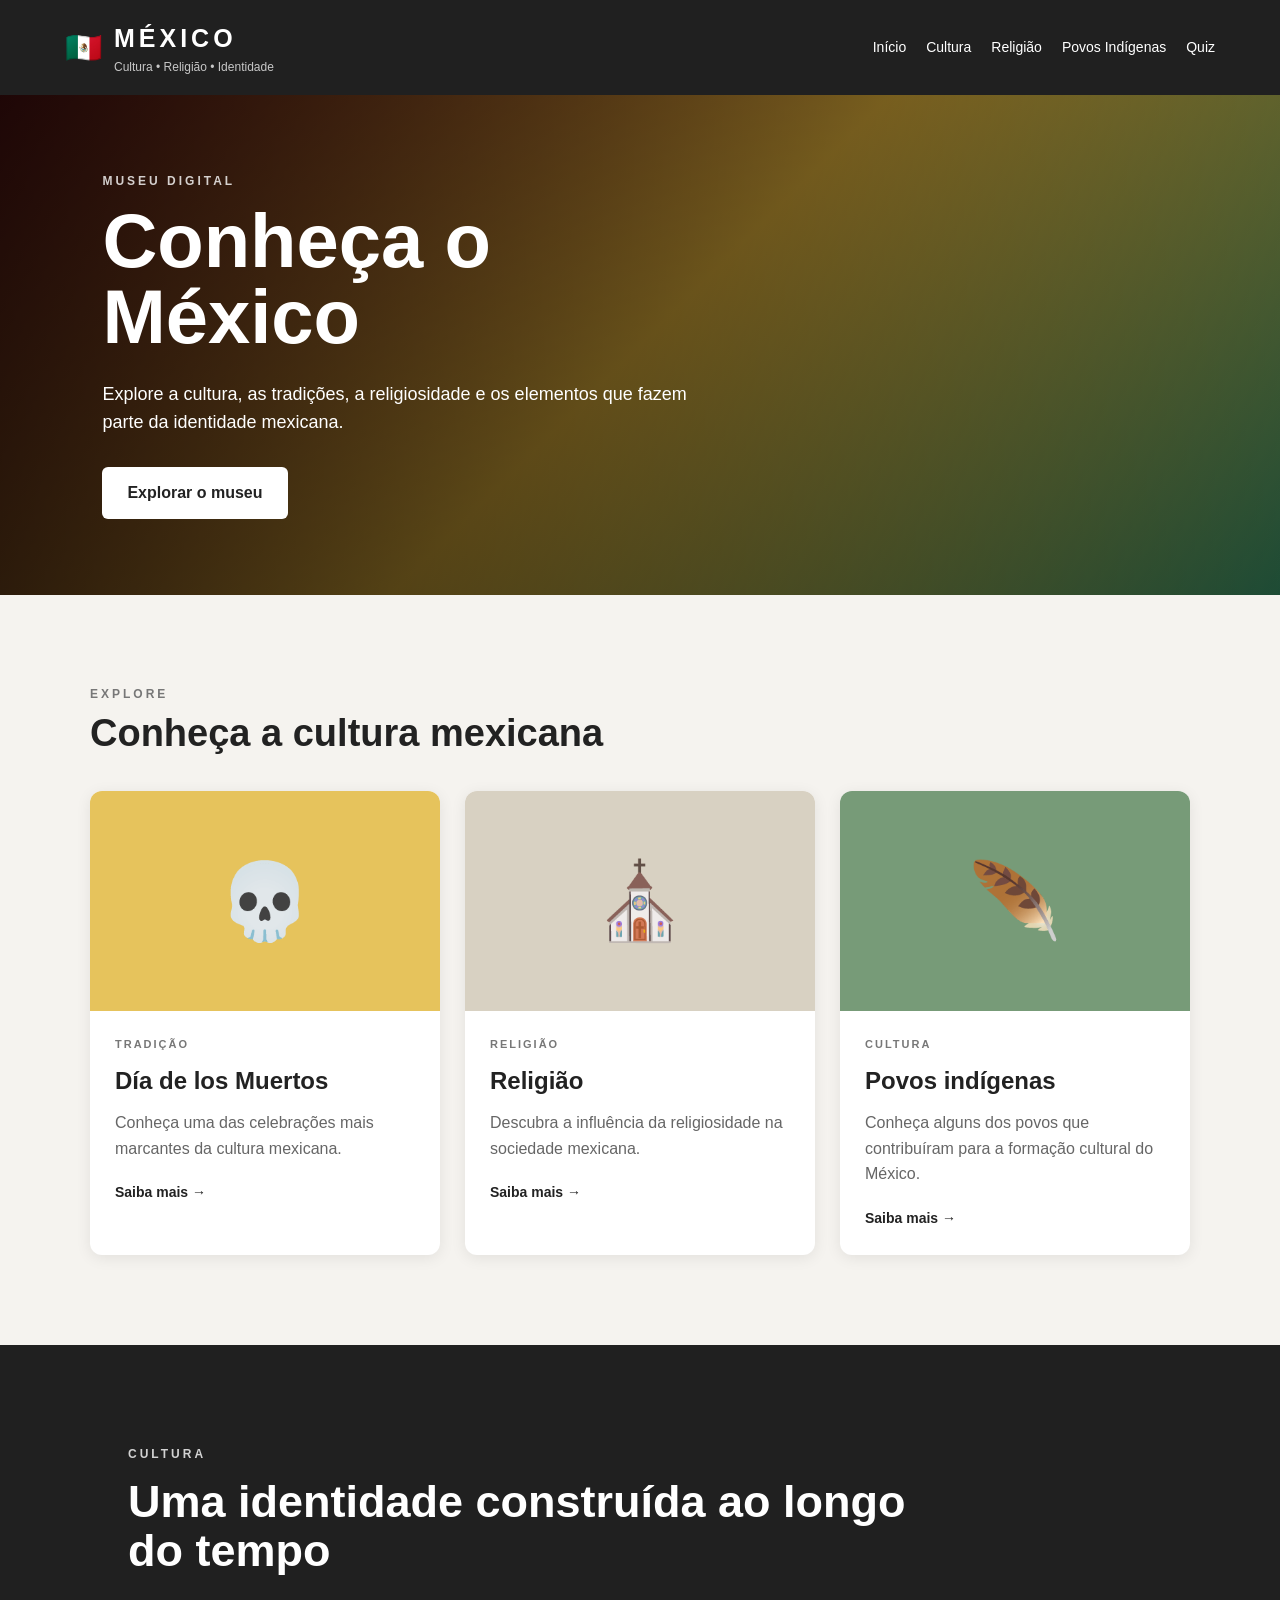
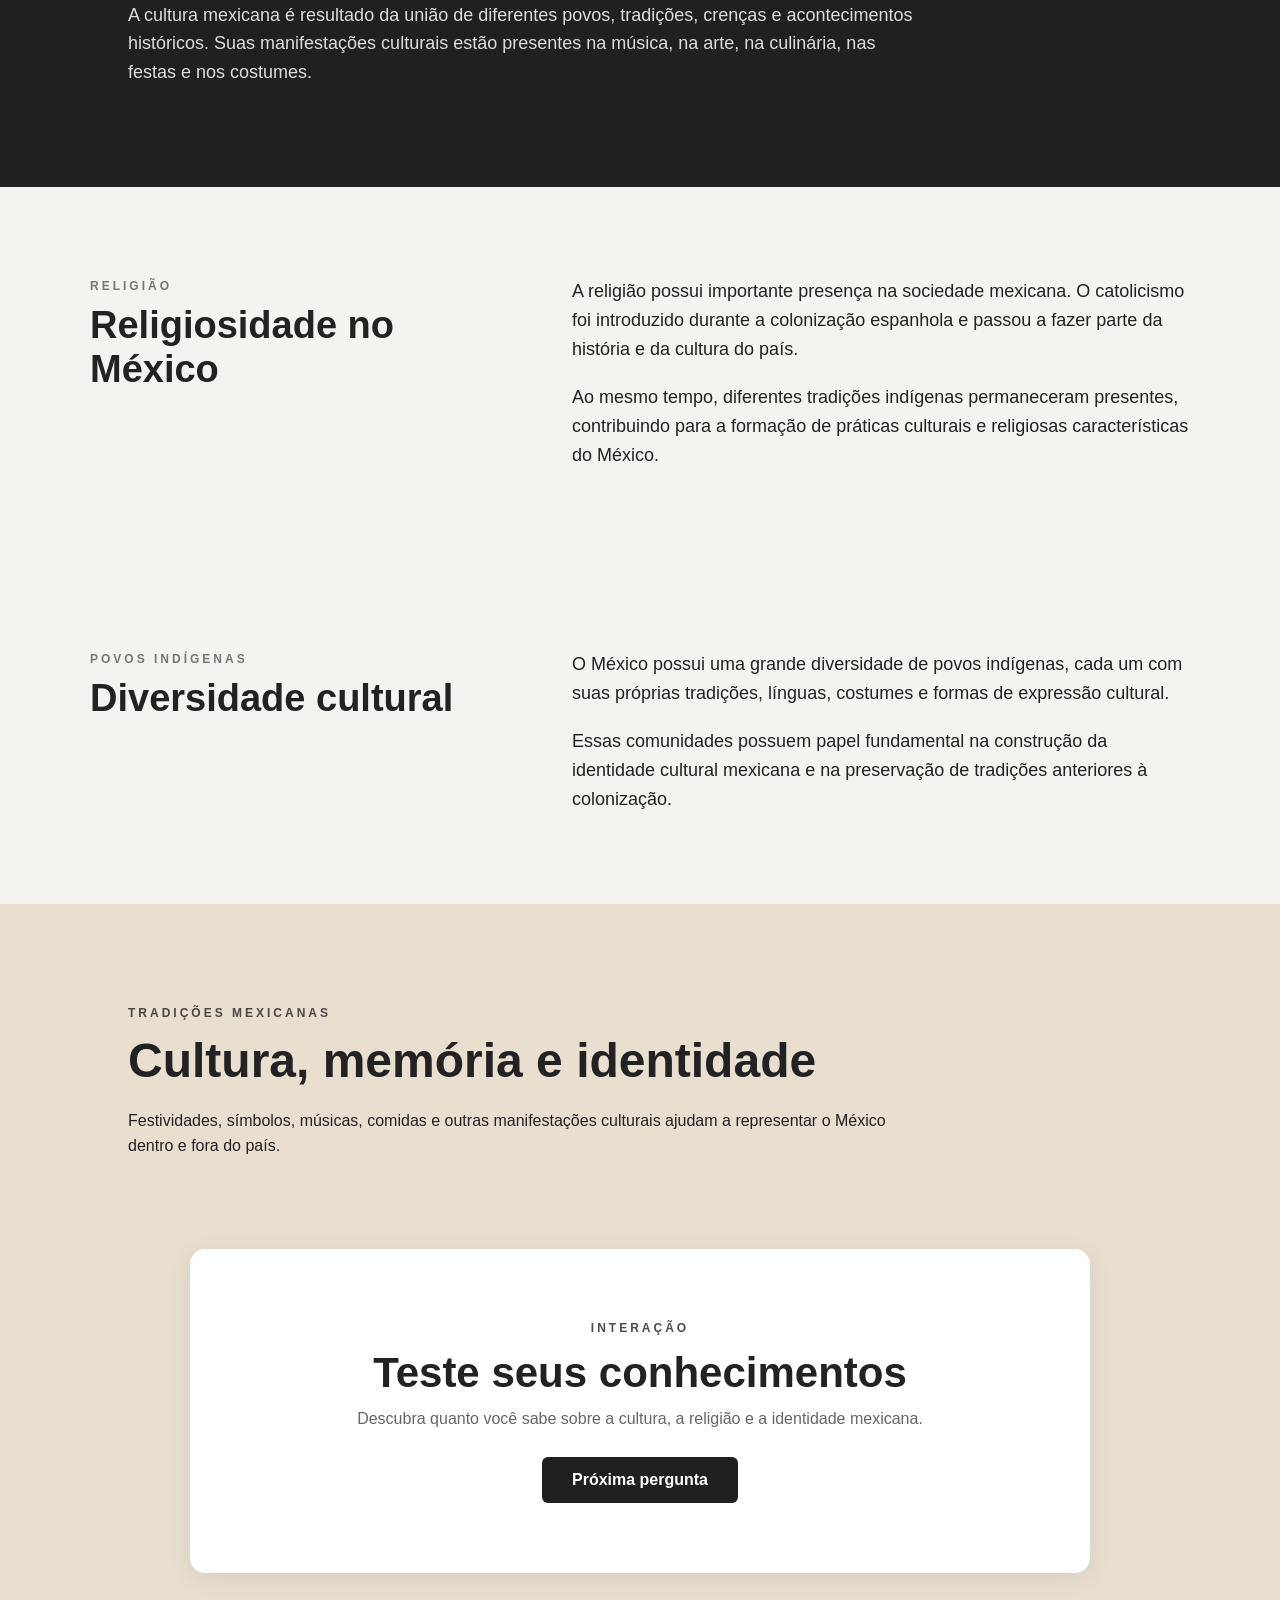
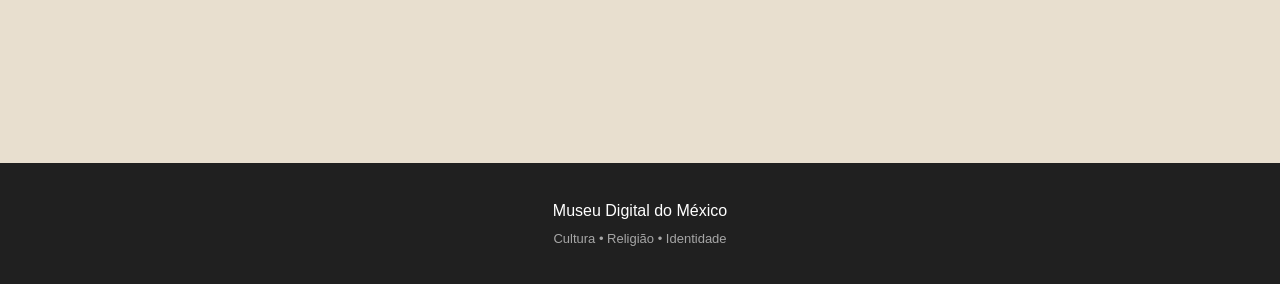
==== index.html @ dd1fd069 "Implement quiz section in index.html Added quiz section with introduction and options." ====
<!DOCTYPE html>
<html lang="pt-BR">
<head>
    <meta charset="UTF-8">
    <meta name="viewport" content="width=device-width, initial-scale=1.0">

    <title>Museu Digital do México</title>

    <link rel="stylesheet" href="style.css">
</head>

<body>

    <header>

        <div class="topo">

            <div class="logo">
                <span>🇲🇽</span>
                <div>
                    <h1>MÉXICO</h1>
                    <p>Cultura • Religião • Identidade</p>
                </div>
            </div>

            <nav>
                <a href="#inicio">Início</a>
                <a href="#cultura">Cultura</a>
                <a href="#religiao">Religião</a>
                <a href="#povos">Povos Indígenas</a>
                <a href="#quiz">Quiz</a>
            </nav>

        </div>

    </header>


    <main>

        <section id="inicio" class="hero">

            <div class="hero-texto">

                <p class="mini-titulo">MUSEU DIGITAL</p>

                <h2>
                    Conheça o México
                </h2>

                <p>
                    Explore a cultura, as tradições, a religiosidade
                    e os elementos que fazem parte da identidade mexicana.
                </p>

                <a href="#explore" class="botao">
                    Explorar o museu
                </a>

            </div>

        </section>


        <section id="explore" class="secao">

            <div class="titulo-secao">
                <p>EXPLORE</p>
                <h2>Conheça a cultura mexicana</h2>
            </div>


            <div class="cards">


                <article class="card" onclick="mostrarConteudo('mortos')">

                    <div class="imagem imagem-mortos">
                        💀
                    </div>

                    <div class="card-conteudo">

                        <p class="categoria">TRADIÇÃO</p>

                        <h3>Día de los Muertos</h3>

                        <p>
                            Conheça uma das celebrações mais marcantes
                            da cultura mexicana.
                        </p>

                        <span class="link-card">
                            Saiba mais →
                        </span>

                    </div>

                </article>


                <article class="card" onclick="mostrarConteudo('religiao')">

                    <div class="imagem imagem-religiao">
                        ⛪
                    </div>

                    <div class="card-conteudo">

                        <p class="categoria">RELIGIÃO</p>

                        <h3>Religião</h3>

                        <p>
                            Descubra a influência da religiosidade
                            na sociedade mexicana.
                        </p>

                        <span class="link-card">
                            Saiba mais →
                        </span>

                    </div>

                </article>


                <article class="card" onclick="mostrarConteudo('povos')">

                    <div class="imagem imagem-povos">
                        🪶
                    </div>

                    <div class="card-conteudo">

                        <p class="categoria">CULTURA</p>

                        <h3>Povos indígenas</h3>

                        <p>
                            Conheça alguns dos povos que contribuíram
                            para a formação cultural do México.
                        </p>

                        <span class="link-card">
                            Saiba mais →
                        </span>

                    </div>

                </article>


            </div>

        </section>


        <section id="cultura" class="conteudo-destaque">

            <div>

                <p class="mini-titulo">CULTURA</p>

                <h2>Uma identidade construída ao longo do tempo</h2>

                <p>
                    A cultura mexicana é resultado da união de diferentes
                    povos, tradições, crenças e acontecimentos históricos.
                    Suas manifestações culturais estão presentes na música,
                    na arte, na culinária, nas festas e nos costumes.
                </p>

            </div>

        </section>


        <section id="religiao" class="secao informacao">

            <div class="titulo-secao">

                <p>RELIGIÃO</p>

                <h2>Religiosidade no México</h2>

            </div>

            <div class="texto-secao">

                <p>
                    A religião possui importante presença na sociedade
                    mexicana. O catolicismo foi introduzido durante a
                    colonização espanhola e passou a fazer parte da
                    história e da cultura do país.
                </p>

                <p>
                    Ao mesmo tempo, diferentes tradições indígenas
                    permaneceram presentes, contribuindo para a formação
                    de práticas culturais e religiosas características
                    do México.
                </p>

            </div>

        </section>


        <section id="povos" class="secao informacao">

            <div class="titulo-secao">

                <p>POVOS INDÍGENAS</p>

                <h2>Diversidade cultural</h2>

            </div>

            <div class="texto-secao">

                <p>
                    O México possui uma grande diversidade de povos
                    indígenas, cada um com suas próprias tradições,
                    línguas, costumes e formas de expressão cultural.
                </p>

                <p>
                    Essas comunidades possuem papel fundamental na
                    construção da identidade cultural mexicana e na
                    preservação de tradições anteriores à colonização.
                </p>

            </div>

        </section>


        <section class="destaque-tradicao">

            <div>

                <p class="mini-titulo">TRADIÇÕES MEXICANAS</p>

                <h2>
                    Cultura, memória e identidade
                </h2>

                <p>
                    Festividades, símbolos, músicas, comidas e outras
                    manifestações culturais ajudam a representar o México
                    dentro e fora do país.
                </p>

            </div>

<section id="quiz" class="quiz">

    <p class="mini-titulo">INTERAÇÃO</p>

    <h2>Teste seus conhecimentos</h2>

    <p class="quiz-intro">
        Descubra quanto você sabe sobre a cultura,
        a religião e a identidade mexicana.
    </p>

    <div id="quiz-container">

        <div id="quiz-pergunta"></div>

        <div id="quiz-opcoes"></div>

        <button id="proxima-pergunta" onclick="proximaPergunta()">
            Próxima pergunta
        </button>

        <div id="quiz-resultado"></div>

    </div>

</section>


        <div id="modal" class="modal">

            <div class="modal-conteudo">

                <button class="fechar" onclick="fecharConteudo()">
                    ×
                </button>

                <div id="modal-texto"></div>

            </div>

        </div>


    </main>


    <footer>

        <p>
            Museu Digital do México
        </p>

        <p>
            Cultura • Religião • Identidade
        </p>

    </footer>


    <script src="script.js"></script>

</body>
</html>
---- style.css ----
* {
    box-sizing: border-box;
    margin: 0;
    padding: 0;
}

html {
    scroll-behavior: smooth;
}

body {
    font-family: Arial, sans-serif;
    background: #f5f3ef;
    color: #222;
    line-height: 1.6;
}

header {
    background: #202020;
    color: white;
    position: sticky;
    top: 0;
    z-index: 100;
}

.topo {
    max-width: 1200px;
    margin: auto;
    padding: 18px 25px;

    display: flex;
    align-items: center;
    justify-content: space-between;
    gap: 25px;
}

.logo {
    display: flex;
    align-items: center;
    gap: 12px;
}

.logo > span {
    font-size: 30px;
}

.logo h1 {
    font-size: 25px;
    letter-spacing: 4px;
}

.logo p {
    font-size: 12px;
    opacity: 0.75;
}

nav {
    display: flex;
    align-items: center;
    gap: 20px;
}

nav a {
    color: white;
    text-decoration: none;
    font-size: 14px;
    transition: opacity 0.2s;
}

nav a:hover {
    opacity: 0.65;
}


/* HERO */

.hero {
    min-height: 500px;

    display: flex;
    align-items: center;

    padding: 70px 8%;

    background:
        linear-gradient(
            90deg,
            rgba(0, 0, 0, 0.72),
            rgba(0, 0, 0, 0.25)
        ),
        linear-gradient(
            135deg,
            #6d1717,
            #c59b32,
            #276447
        );

    color: white;
}

.hero-texto {
    max-width: 650px;
}

.mini-titulo {
    font-size: 12px;
    letter-spacing: 3px;
    font-weight: bold;
    margin-bottom: 12px;
    opacity: 0.8;
}

.hero h2 {
    font-size: clamp(42px, 7vw, 76px);
    line-height: 1;
    margin-bottom: 25px;
}

.hero p:not(.mini-titulo) {
    font-size: 18px;
    max-width: 600px;
    margin-bottom: 30px;
}

.botao {
    display: inline-block;
    background: white;
    color: #222;
    text-decoration: none;
    padding: 13px 25px;
    border-radius: 6px;
    font-weight: bold;
}


/* SEÇÕES */

.secao {
    max-width: 1150px;
    margin: auto;
    padding: 90px 25px;
}

.titulo-secao {
    margin-bottom: 35px;
}

.titulo-secao > p {
    font-size: 12px;
    letter-spacing: 3px;
    font-weight: bold;
    color: #777;
    margin-bottom: 8px;
}

.titulo-secao h2 {
    font-size: 38px;
    line-height: 1.15;
}


/* CARDS */

.cards {
    display: grid;
    grid-template-columns: repeat(3, 1fr);
    gap: 25px;
}

.card {
    background: white;
    border-radius: 12px;
    overflow: hidden;
    box-shadow: 0 3px 15px rgba(0, 0, 0, 0.08);
    cursor: pointer;

    transition:
        transform 0.2s,
        box-shadow 0.2s;
}

.card:hover {
    transform: translateY(-7px);
    box-shadow: 0 8px 25px rgba(0, 0, 0, 0.14);
}

.imagem {
    height: 220px;

    display: flex;
    justify-content: center;
    align-items: center;

    font-size: 75px;
}

.imagem-mortos {
    background: #e6c35c;
}

.imagem-religiao {
    background: #d8d1c2;
}

.imagem-povos {
    background: #779b78;
}

.card-conteudo {
    padding: 25px;
}

.categoria {
    font-size: 11px;
    letter-spacing: 2px;
    font-weight: bold;
    color: #777;
    margin-bottom: 8px;
}

.card h3 {
    font-size: 24px;
    margin-bottom: 10px;
}

.card p:not(.categoria) {
    color: #666;
    margin-bottom: 18px;
}

.link-card {
    font-weight: bold;
    font-size: 14px;
}


/* BLOCO DE CULTURA */

.conteudo-destaque {
    background: #202020;
    color: white;
    padding: 100px 10%;
}

.conteudo-destaque > div {
    max-width: 800px;
}

.conteudo-destaque h2 {
    font-size: 45px;
    line-height: 1.1;
    margin-bottom: 25px;
}

.conteudo-destaque p:not(.mini-titulo) {
    font-size: 18px;
    color: #ddd;
}


/* INFORMAÇÕES */

.informacao {
    display: grid;
    grid-template-columns: 0.8fr 1.2fr;
    gap: 70px;
    align-items: start;
}

.texto-secao {
    font-size: 18px;
}

.texto-secao p + p {
    margin-top: 20px;
}


/* TRADIÇÕES */

.destaque-tradicao {
    padding: 100px 10%;
    background: #e8dfcf;
}

.destaque-tradicao > div {
    max-width: 800px;
}

.destaque-tradicao h2 {
    font-size: 48px;
    line-height: 1.1;
    margin-bottom: 20px;
}


/* QUIZ */

.quiz {
    max-width: 900px;
    margin: 90px auto;
    padding: 70px 30px;

    background: white;

    text-align: center;

    border-radius: 15px;

    box-shadow: 0 5px 25px rgba(0, 0, 0, 0.08);
}

.quiz h2 {
    font-size: 42px;
    margin-bottom: 10px;
}

.quiz > p:not(.mini-titulo) {
    color: #666;
}

.quiz button {
    margin-top: 25px;

    padding: 14px 30px;

    border: none;
    border-radius: 6px;

    background: #202020;
    color: white;

    font-size: 16px;
    font-weight: bold;

    cursor: pointer;

    transition: transform 0.2s;
}

.quiz button:hover {
    transform: translateY(-2px);
}


/* MODAL */

.modal {
    display: none;

    position: fixed;
    inset: 0;

    background: rgba(0, 0, 0, 0.65);

    z-index: 200;

    justify-content: center;
    align-items: center;

    padding: 20px;
}

.modal.ativo {
    display: flex;
}

.modal-conteudo {
    position: relative;

    width: 100%;
    max-width: 700px;

    max-height: 85vh;
    overflow-y: auto;

    background: white;

    border-radius: 12px;

    padding: 40px;
}

.fechar {
    position: absolute;
    top: 15px;
    right: 20px;

    border: none;
    background: none;

    font-size: 32px;
    cursor: pointer;
}

.modal-conteudo h2 {
    font-size: 32px;
    margin-bottom: 20px;
}

.modal-conteudo p {
    margin-bottom: 15px;
}


/* RODAPÉ */

footer {
    padding: 35px 20px;

    background: #202020;

    color: white;

    text-align: center;
}

footer p + p {
    margin-top: 5px;
    font-size: 13px;
    opacity: 0.6;
}


/* CELULAR */

@media (max-width: 800px) {

    .topo {
        flex-direction: column;
        align-items: flex-start;
    }

    nav {
        width: 100%;

        overflow-x: auto;

        padding-bottom: 5px;

        gap: 18px;
    }

    nav a {
        white-space: nowrap;
    }

    .hero {
        min-height: 550px;
        padding: 60px 25px;
    }

    .cards {
        grid-template-columns: 1fr;
    }

    .informacao {
        grid-template-columns: 1fr;
        gap: 30px;
    }

    .conteudo-destaque h2 {
        font-size: 36px;
    }

    .destaque-tradicao h2 {
        font-size: 38px;
    }

    .quiz h2 {
        font-size: 34px;
    }

    .modal-conteudo {
        padding: 30px 25px;
    }
}
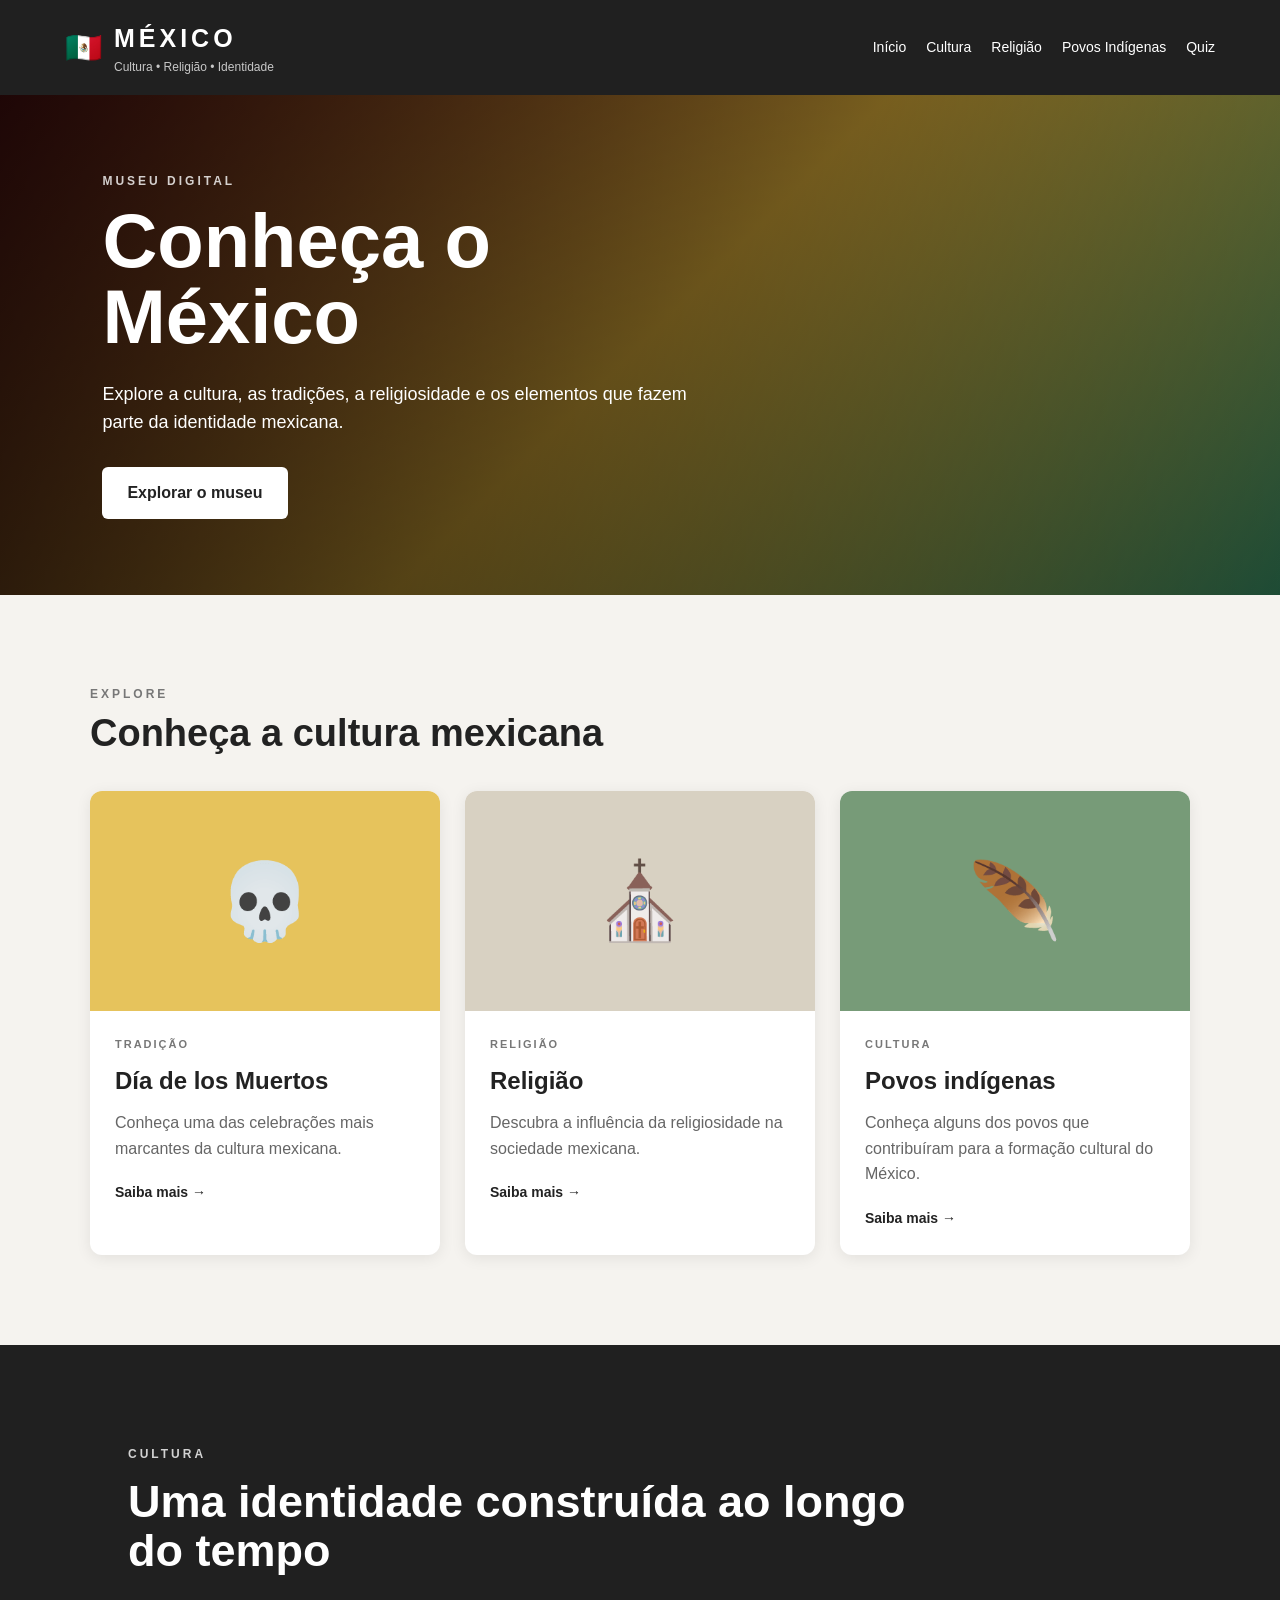
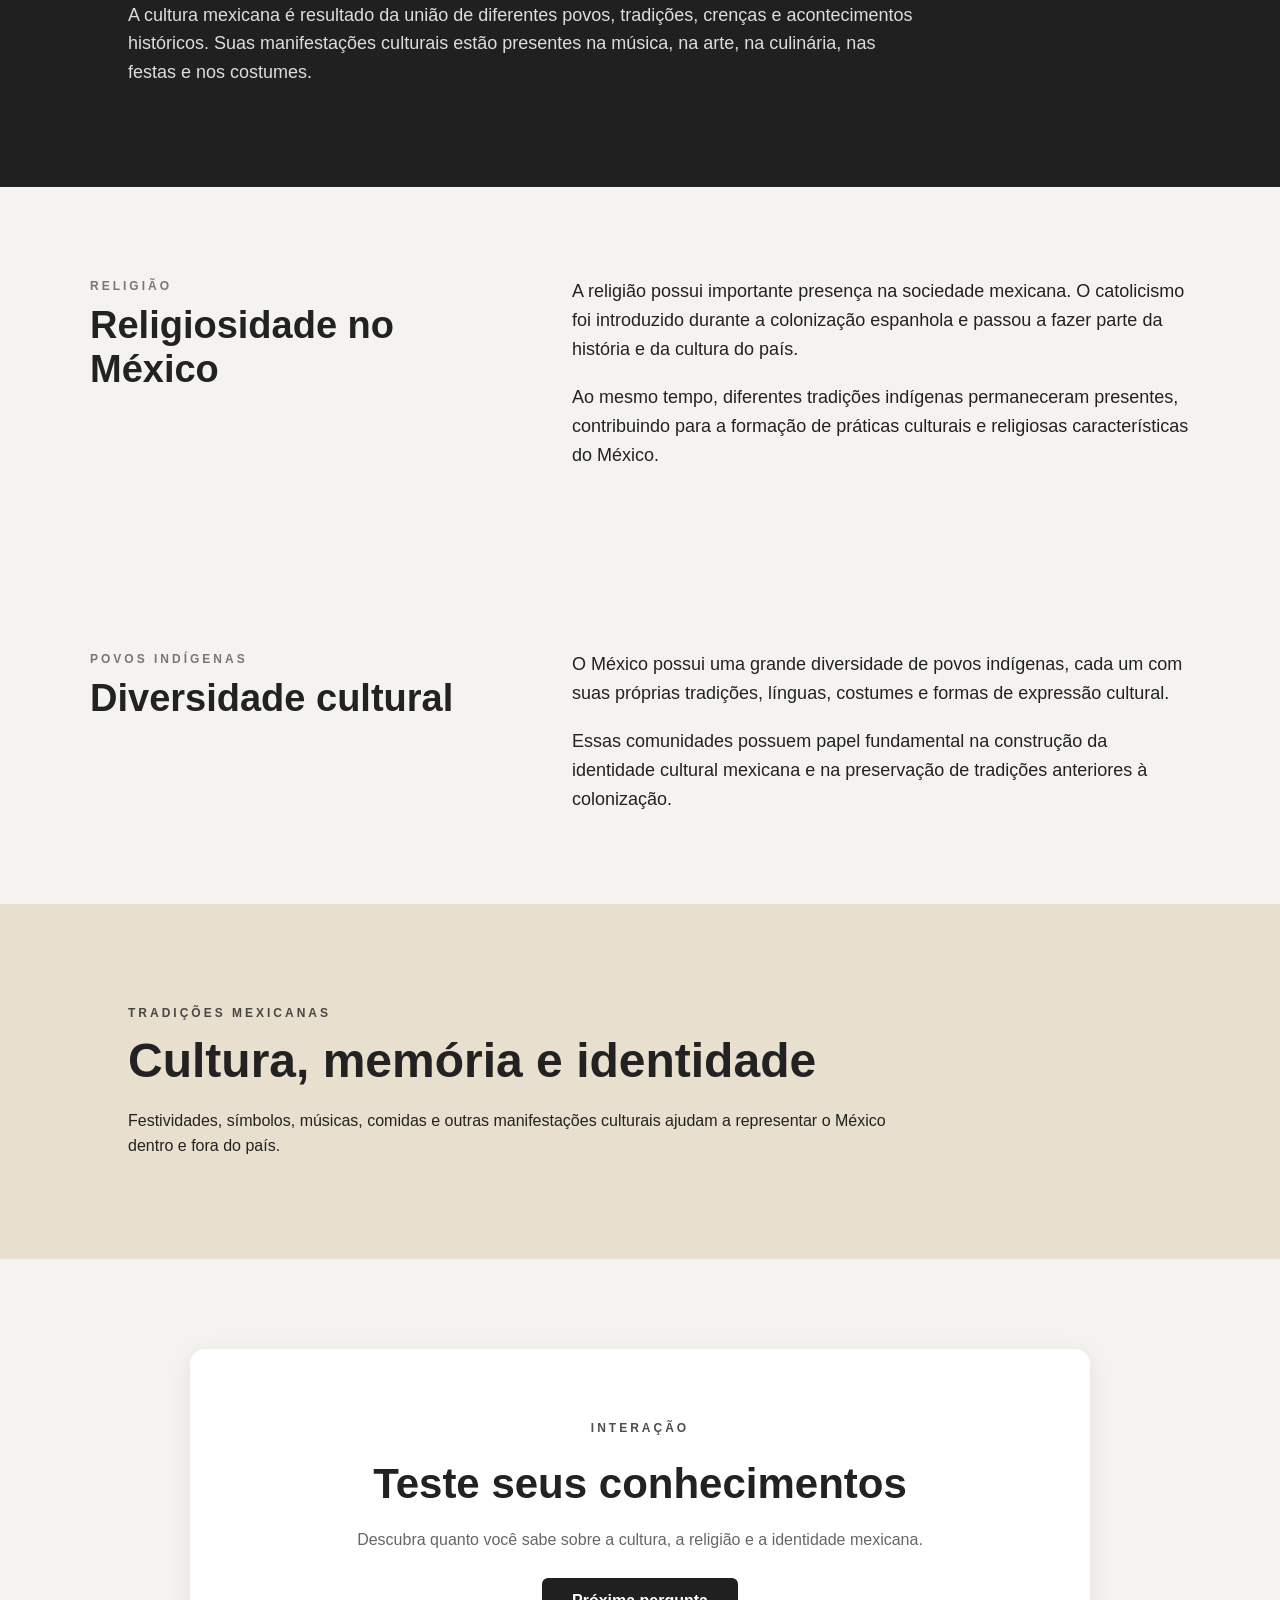
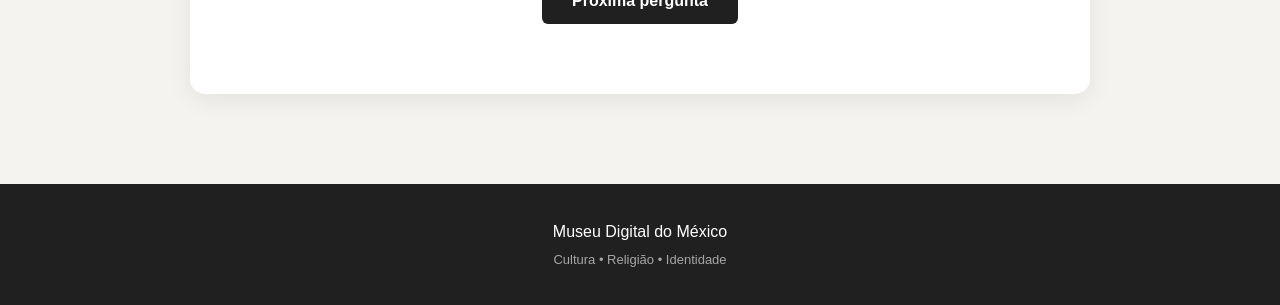
==== commit 1bb80eb9: "Fix HTML structure by closing section tag" ====
--- a/index.html
+++ b/index.html
@@ -1,4 +1,3 @@
-
 <!DOCTYPE html>
 <html lang="pt-BR">
 <head>
@@ -254,6 +253,7 @@
                 </p>
 
             </div>
+        </section>
 
 <section id="quiz" class="quiz">
 
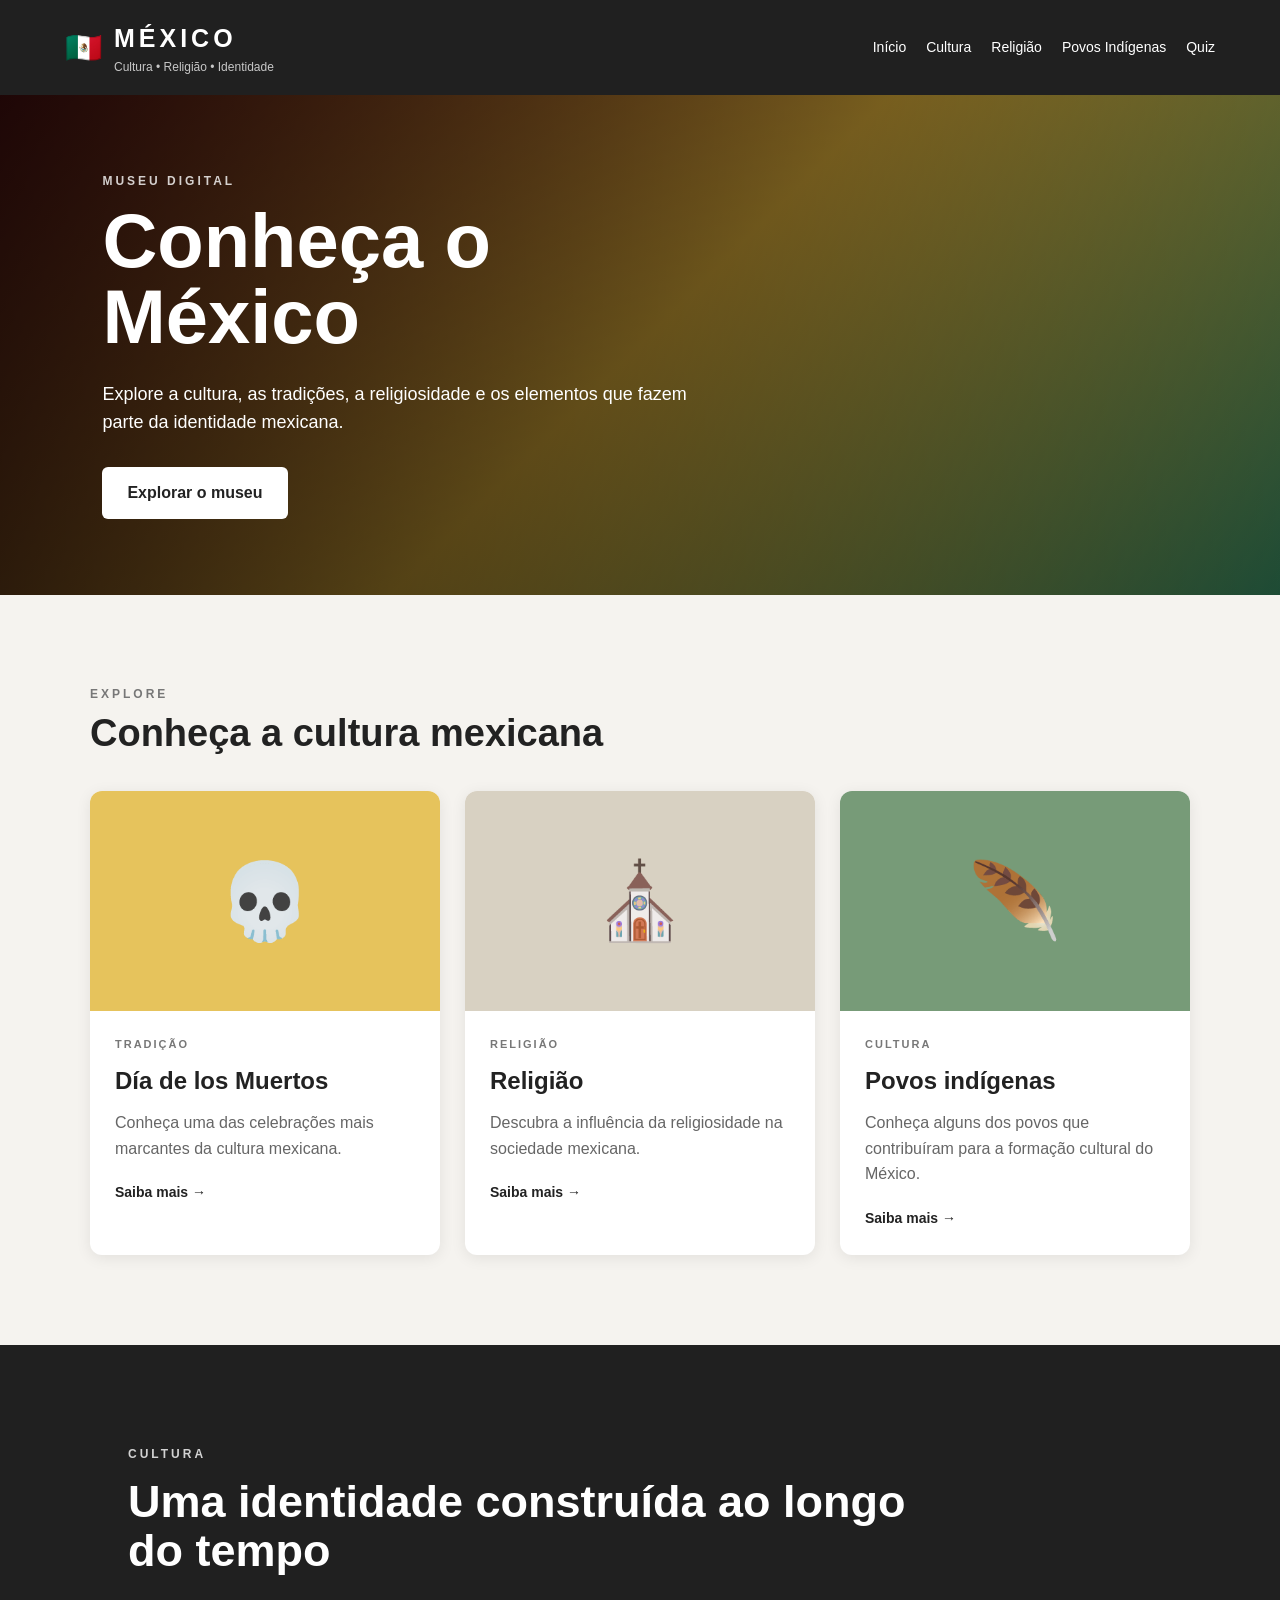
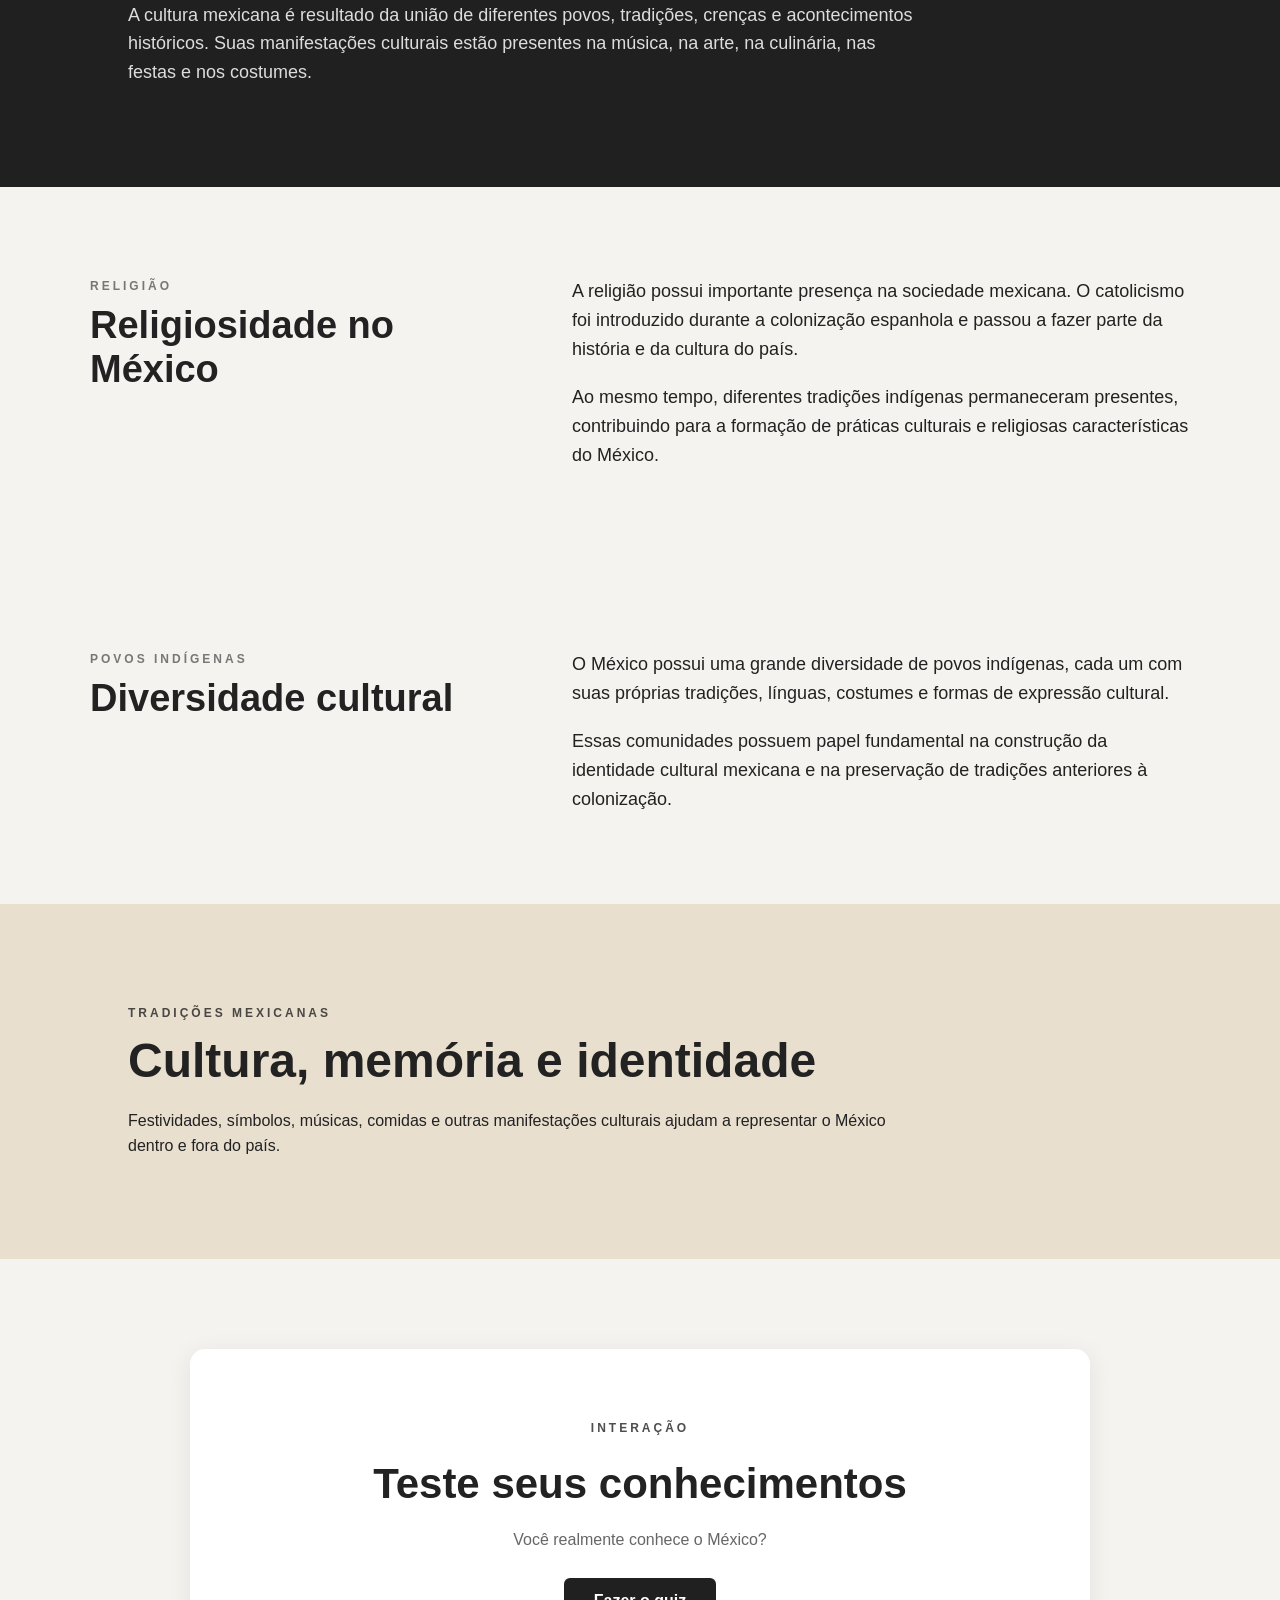
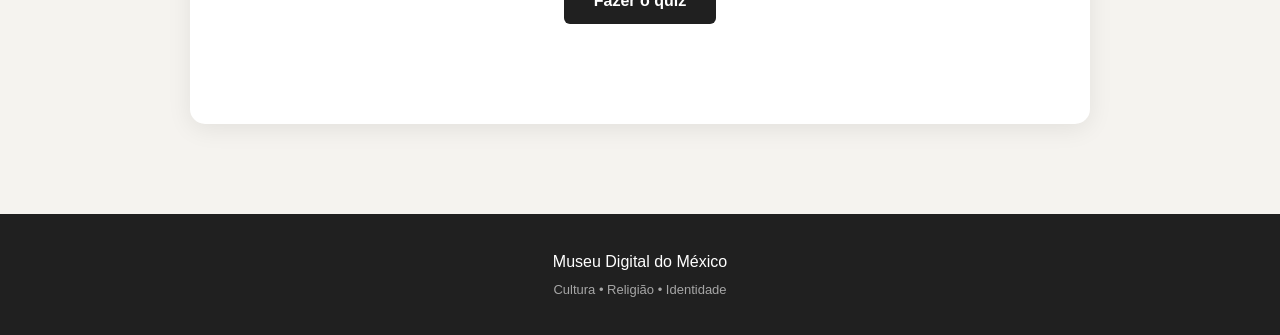
==== commit 63299fad: "Update quiz section in index.html" ====
--- a/index.html
+++ b/index.html
@@ -261,22 +261,29 @@
 
     <h2>Teste seus conhecimentos</h2>
 
-    <p class="quiz-intro">
-        Descubra quanto você sabe sobre a cultura,
-        a religião e a identidade mexicana.
+    <p>
+        Você realmente conhece o México?
     </p>
 
-    <div id="quiz-container">
+    <button onclick="iniciarQuiz()" id="botao-iniciar-quiz">
+        Fazer o quiz
+    </button>
+
+
+    <div id="quiz-area">
 
         <div id="quiz-pergunta"></div>
 
         <div id="quiz-opcoes"></div>
 
-        <button id="proxima-pergunta" onclick="proximaPergunta()">
+        <div id="quiz-resultado"></div>
+
+        <button
+            id="proxima-pergunta"
+            onclick="proximaPergunta()"
+        >
             Próxima pergunta
         </button>
-
-        <div id="quiz-resultado"></div>
 
     </div>
 
--- a/style.css
+++ b/style.css
@@ -475,3 +475,159 @@
         padding: 30px 25px;
     }
 }
+.quiz-intro {
+    margin-bottom: 30px;
+    color: #666;
+}
+
+#quiz-container {
+    max-width: 700px;
+    margin: 30px auto 0;
+}
+
+#quiz-pergunta h3 {
+    font-size: 22px;
+    margin-bottom: 25px;
+}
+
+#quiz-opcoes {
+    display: grid;
+    gap: 12px;
+}
+
+.opcao-quiz {
+    width: 100%;
+    padding: 15px 18px;
+
+    border: 1px solid #ddd;
+    border-radius: 8px;
+
+    background: #f8f8f8;
+
+    cursor: pointer;
+
+    font-size: 15px;
+
+    transition: 0.2s;
+}
+
+.opcao-quiz:hover {
+    background: #eee;
+}
+
+.opcao-quiz:disabled {
+    cursor: default;
+}
+
+.opcao-quiz.correta {
+    background: #d9ead3;
+    border-color: #6aa35c;
+}
+
+.opcao-quiz.errada {
+    background: #f4cccc;
+    border-color: #c45c5c;
+}
+
+#proxima-pergunta {
+    display: none;
+
+    margin-top: 25px;
+
+    padding: 12px 25px;
+
+    border: none;
+    border-radius: 6px;
+
+    background: #202020;
+    color: white;
+
+    cursor: pointer;
+
+    font-weight: bold;
+}
+
+#quiz-resultado {
+    margin-top: 30px;
+}
+
+#quiz-resultado h3 {
+    font-size: 28px;
+    margin-bottom: 10px;
+}
+
+#quiz-resultado button {
+    margin-top: 20px;
+
+    padding: 12px 25px;
+
+    border: none;
+    border-radius: 6px;
+
+    background: #202020;
+    color: white;
+
+    cursor: pointer;
+}
+/* =========================
+   FEEDBACK DO QUIZ
+========================= */
+
+.opcao-quiz.correta {
+    background: #b7e4b0 !important;
+    border: 2px solid #3f8f35 !important;
+    color: #24551f !important;
+}
+
+.opcao-quiz.errada {
+    background: #f3b5b5 !important;
+    border: 2px solid #b52b2b !important;
+    color: #701c1c !important;
+}
+
+.opcao-quiz:disabled {
+    cursor: default;
+    opacity: 1;
+}
+
+.resultado-resposta {
+    margin-top: 20px;
+    padding: 15px 18px;
+    border-radius: 8px;
+    font-weight: bold;
+}
+
+.resultado-resposta span {
+    display: block;
+    margin-top: 5px;
+    font-weight: normal;
+}
+
+.resultado-correto {
+    background: #d9ead3;
+    color: #285c21;
+}
+
+.resultado-errado {
+    background: #f4cccc;
+    color: #7a2020;
+}
+
+.resultado-final {
+    margin-top: 20px;
+}
+
+.resultado-final h3 {
+    margin-bottom: 10px;
+}
+
+.resultado-final button {
+    margin-top: 20px;
+    padding: 12px 25px;
+    border: none;
+    border-radius: 6px;
+    background: #202020;
+    color: white;
+    font-weight: bold;
+    cursor: pointer;
+}
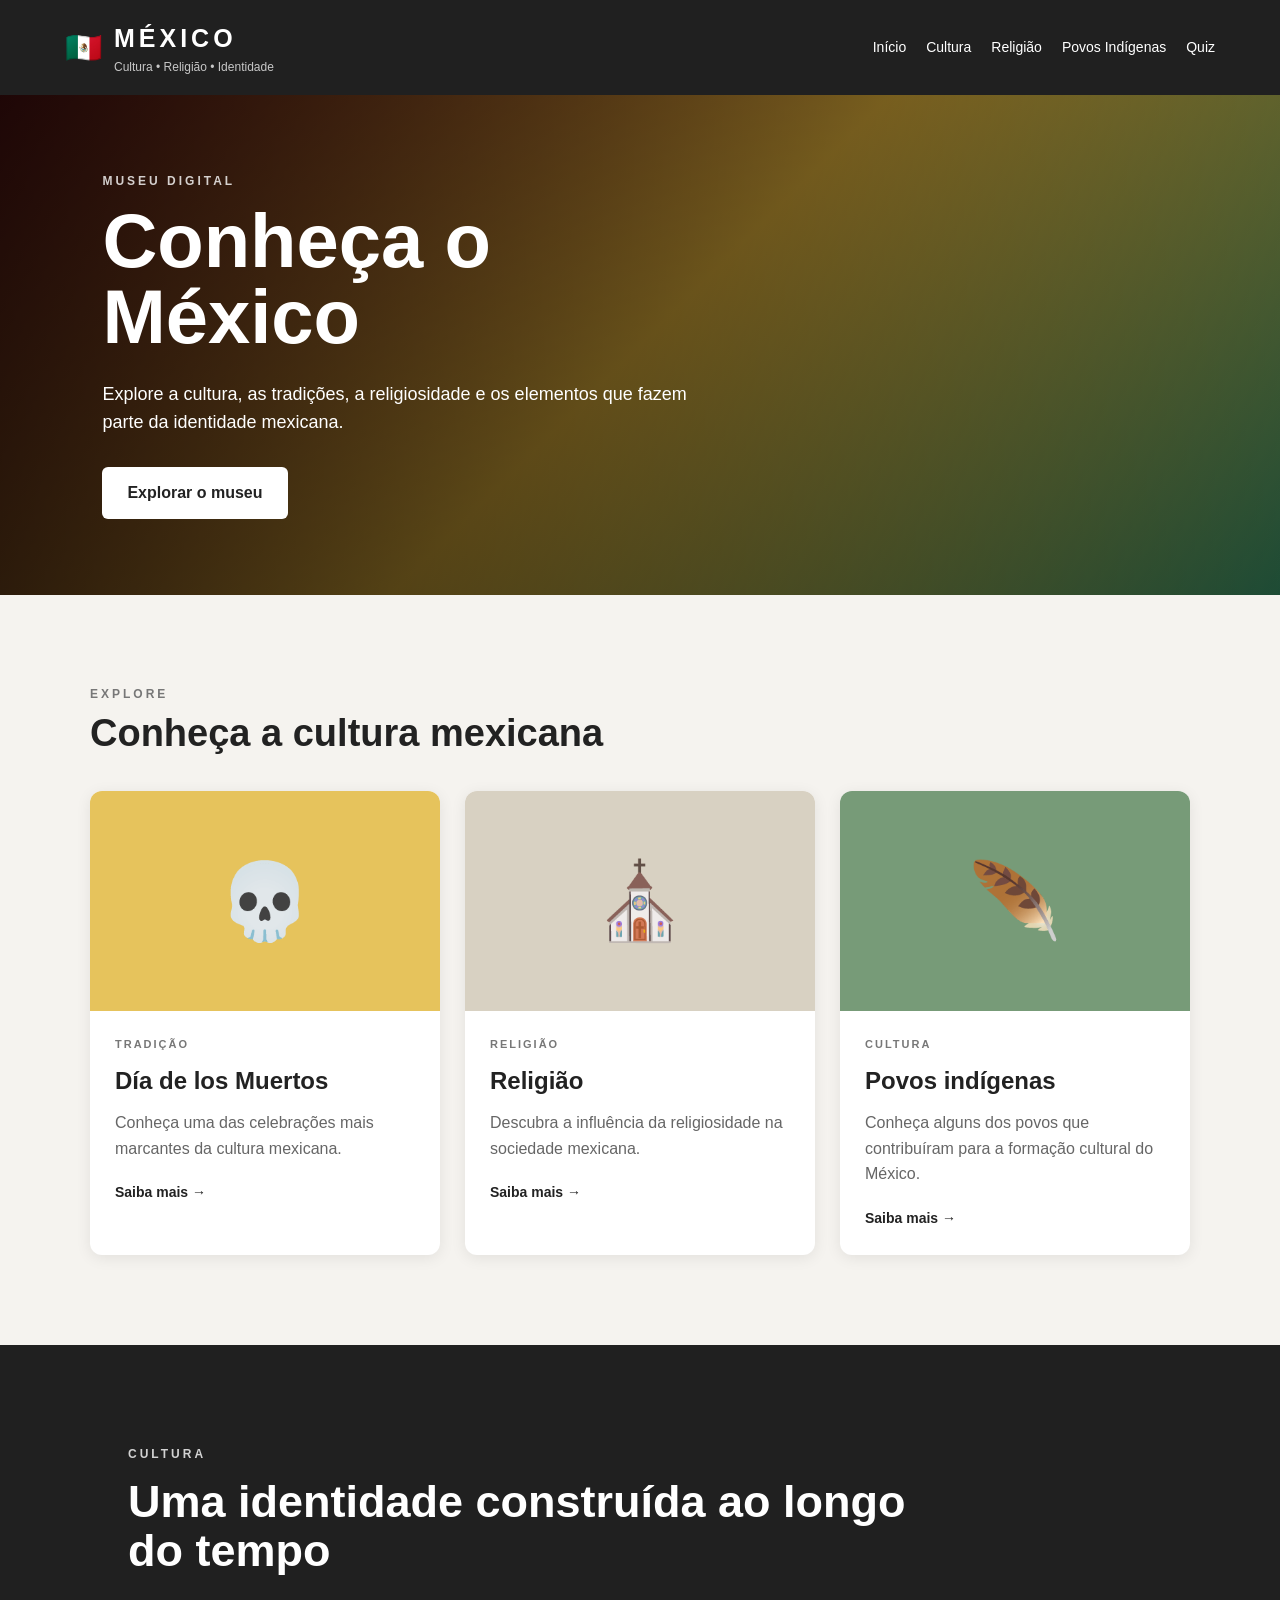
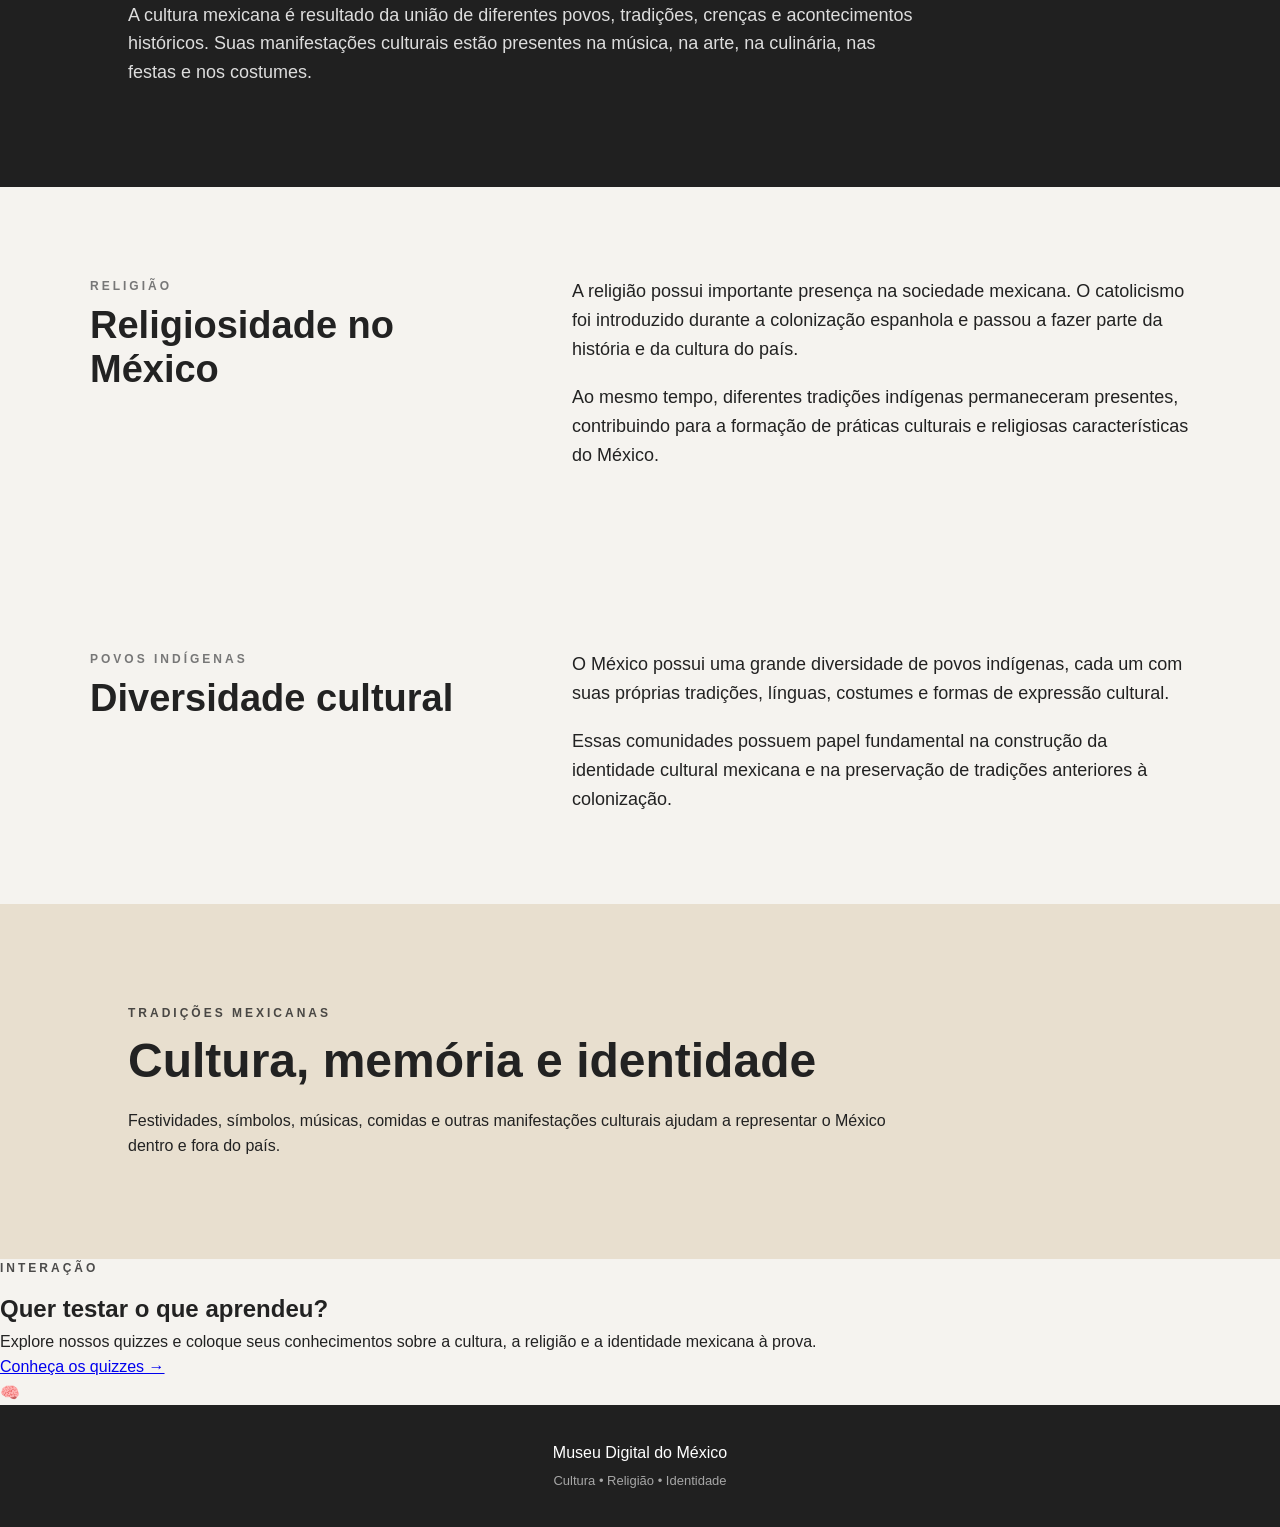
==== commit 0c02d9f0: "Refactor quiz section layout and content" ====
--- a/index.html
+++ b/index.html
@@ -255,36 +255,32 @@
             </div>
         </section>
 
-<section id="quiz" class="quiz">
-
-    <p class="mini-titulo">INTERAÇÃO</p>
-
-    <h2>Teste seus conhecimentos</h2>
-
-    <p>
-        Você realmente conhece o México?
-    </p>
-
-    <button onclick="iniciarQuiz()" id="botao-iniciar-quiz">
-        Fazer o quiz
-    </button>
-
-
-    <div id="quiz-area">
-
-        <div id="quiz-pergunta"></div>
-
-        <div id="quiz-opcoes"></div>
-
-        <div id="quiz-resultado"></div>
-
-        <button
-            id="proxima-pergunta"
-            onclick="proximaPergunta()"
-        >
-            Próxima pergunta
-        </button>
-
+<section class="entrada-quizzes">
+
+    <div class="entrada-quizzes-texto">
+
+        <p class="mini-titulo">
+            INTERAÇÃO
+        </p>
+
+        <h2>
+            Quer testar o que aprendeu?
+        </h2>
+
+        <p>
+            Explore nossos quizzes e coloque seus conhecimentos
+            sobre a cultura, a religião e a identidade mexicana
+            à prova.
+        </p>
+
+        <a href="quizzes.html" class="botao-quizzes">
+            Conheça os quizzes →
+        </a>
+
+    </div>
+
+    <div class="entrada-quizzes-simbolo">
+        🧠
     </div>
 
 </section>
--- a/style.css
+++ b/style.css
@@ -631,3 +631,124 @@
     font-weight: bold;
     cursor: pointer;
 }
+
+/* =========================
+   PÁGINA DE QUIZZES
+========================= */
+
+.pagina-quizzes {
+    max-width: 1150px;
+    margin: auto;
+    padding: 90px 25px;
+}
+
+.pagina-quizzes > h2 {
+    font-size: 48px;
+    line-height: 1.1;
+    margin-bottom: 18px;
+}
+
+.descricao-quizzes {
+    max-width: 650px;
+    font-size: 18px;
+    color: #666;
+    margin-bottom: 50px;
+}
+
+
+.cards-quizzes {
+    display: grid;
+    grid-template-columns: repeat(3, 1fr);
+    gap: 25px;
+}
+
+
+.quiz-card {
+    background: white;
+    border-radius: 12px;
+    overflow: hidden;
+
+    box-shadow:
+        0 3px 15px rgba(0, 0, 0, 0.08);
+
+    transition:
+        transform 0.2s,
+        box-shadow 0.2s;
+}
+
+
+.quiz-card:hover {
+    transform: translateY(-6px);
+
+    box-shadow:
+        0 8px 25px rgba(0, 0, 0, 0.14);
+}
+
+
+.quiz-card-imagem {
+    height: 190px;
+
+    display: flex;
+    align-items: center;
+    justify-content: center;
+
+    font-size: 70px;
+
+    background: #e8dfcf;
+}
+
+
+.quiz-card-conteudo {
+    padding: 25px;
+}
+
+
+.quiz-card-conteudo h3 {
+    font-size: 23px;
+    margin-bottom: 10px;
+}
+
+
+.quiz-card-conteudo p:not(.categoria) {
+    color: #666;
+    margin-bottom: 20px;
+}
+
+
+.quiz-card-conteudo button {
+    border: none;
+
+    padding: 12px 20px;
+
+    border-radius: 6px;
+
+    background: #202020;
+    color: white;
+
+    font-size: 14px;
+    font-weight: bold;
+
+    cursor: pointer;
+}
+
+
+.quiz-card-conteudo button:hover {
+    opacity: 0.8;
+}
+
+
+@media (max-width: 800px) {
+
+    .pagina-quizzes {
+        padding: 60px 20px;
+    }
+
+    .pagina-quizzes > h2 {
+        font-size: 38px;
+    }
+
+    .cards-quizzes {
+        grid-template-columns: 1fr;
+    }
+
+}
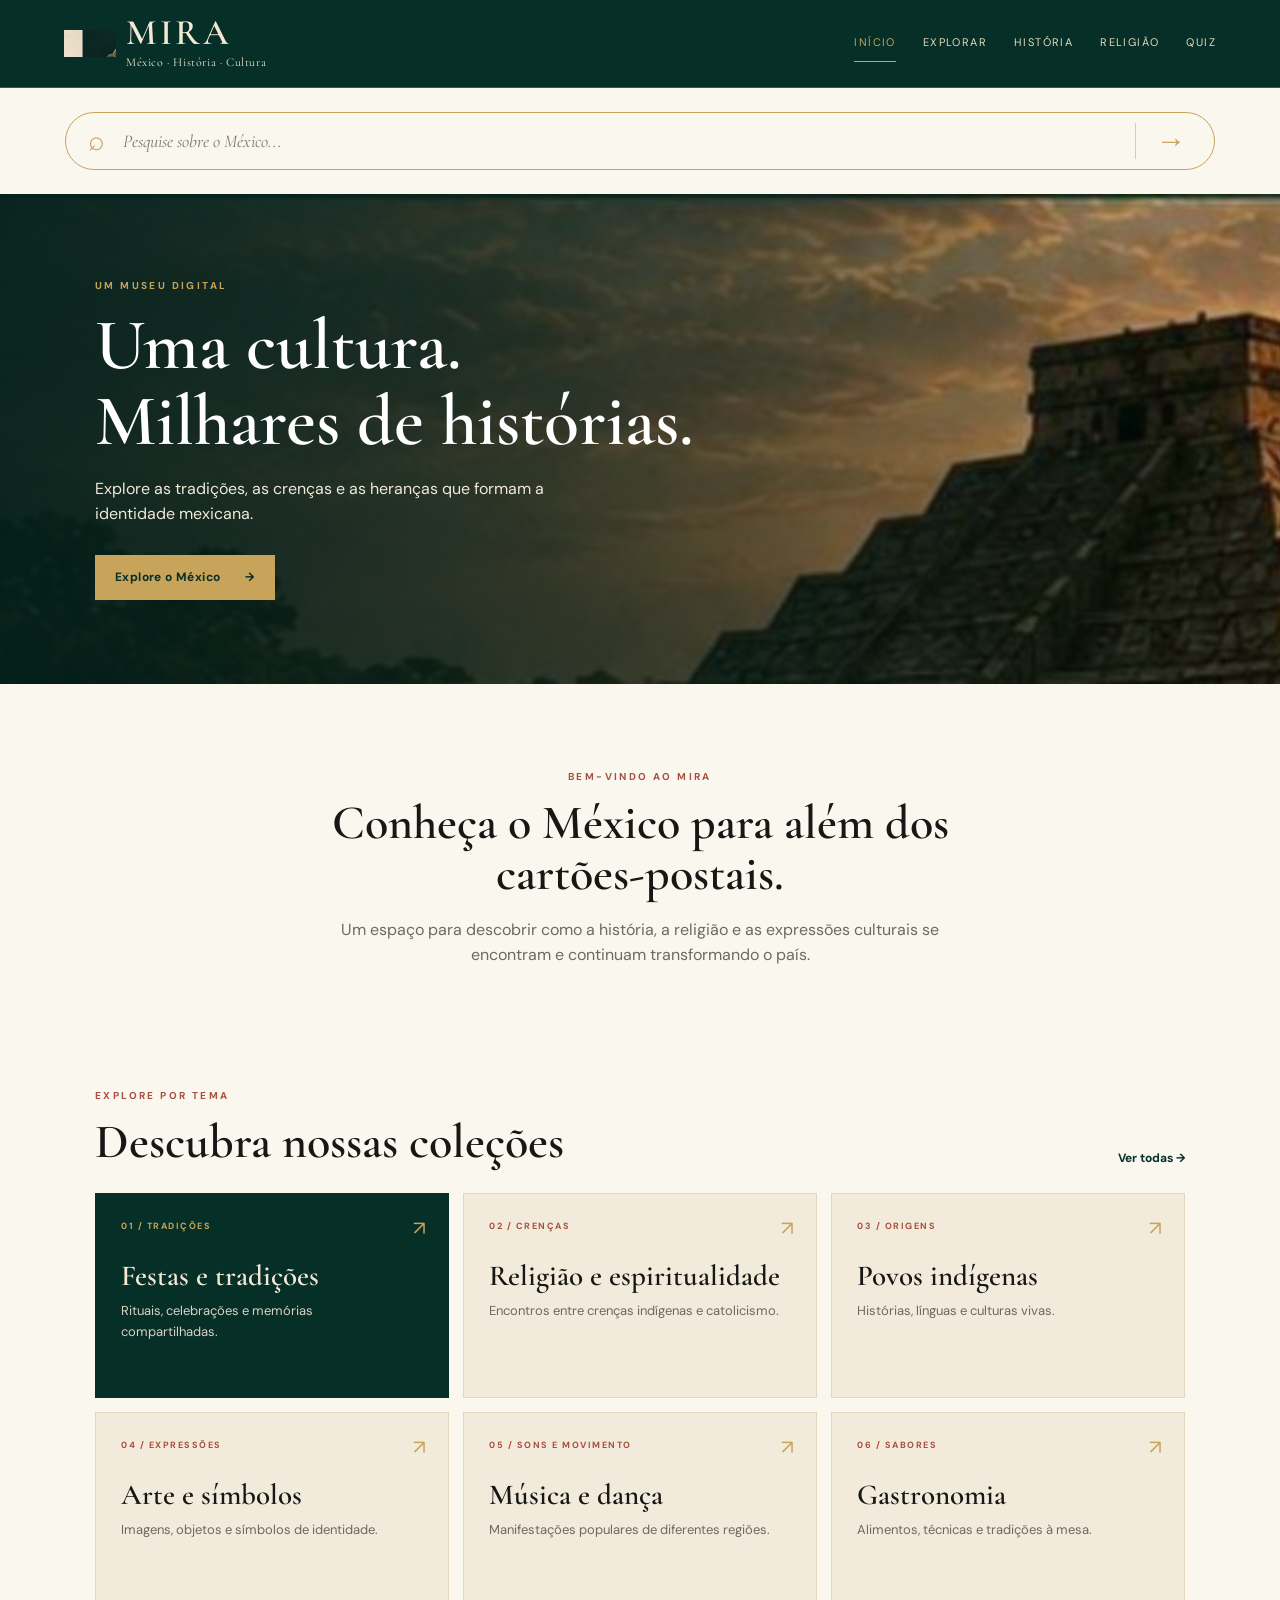
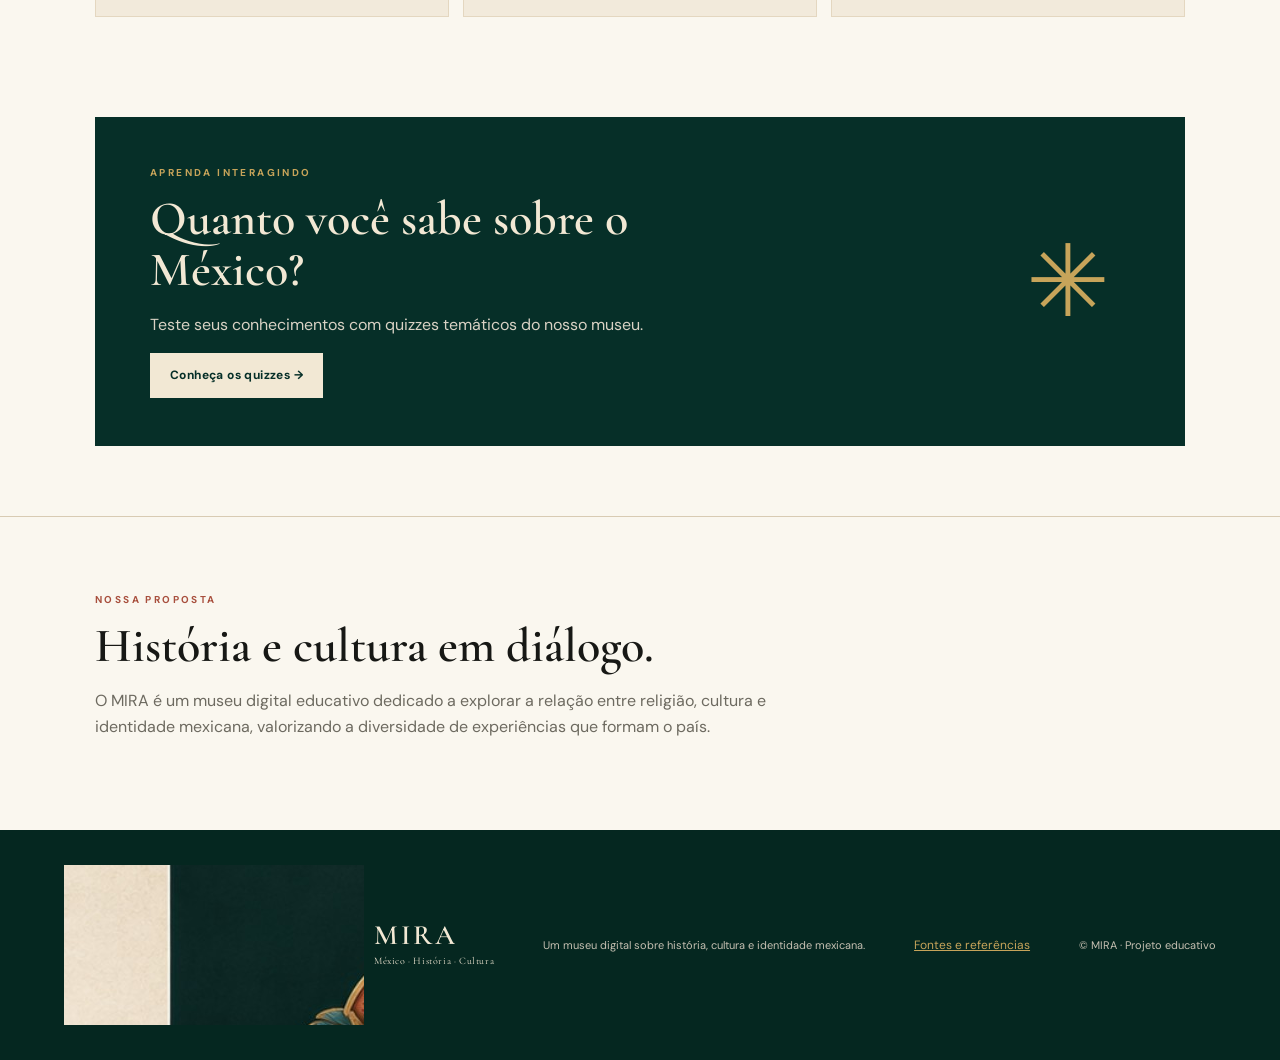
==== commit 94d38f26: "Add files via upload Atualiza identidade visual e estrutura do MIRA." ====
--- a/index.html
+++ b/index.html
@@ -1,323 +1,38 @@
 <!DOCTYPE html>
 <html lang="pt-BR">
 <head>
-    <meta charset="UTF-8">
-    <meta name="viewport" content="width=device-width, initial-scale=1.0">
-
-    <title>Museu Digital do México</title>
-
-    <link rel="stylesheet" href="style.css">
+<meta charset="UTF-8"><meta name="viewport" content="width=device-width, initial-scale=1.0">
+<meta name="description" content="MIRA — México, História e Cultura. Um museu digital para explorar a identidade mexicana.">
+<title>MIRA — México · História · Cultura</title><link rel="stylesheet" href="style.css">
 </head>
-
 <body>
-
-    <header>
-
-        <div class="topo">
-
-            <div class="logo">
-                <span>🇲🇽</span>
-                <div>
-                    <h1>MÉXICO</h1>
-                    <p>Cultura • Religião • Identidade</p>
-                </div>
-            </div>
-
-            <nav>
-                <a href="#inicio">Início</a>
-                <a href="#cultura">Cultura</a>
-                <a href="#religiao">Religião</a>
-                <a href="#povos">Povos Indígenas</a>
-                <a href="#quiz">Quiz</a>
-            </nav>
-
-        </div>
-
-    </header>
-
-
-    <main>
-
-        <section id="inicio" class="hero">
-
-            <div class="hero-texto">
-
-                <p class="mini-titulo">MUSEU DIGITAL</p>
-
-                <h2>
-                    Conheça o México
-                </h2>
-
-                <p>
-                    Explore a cultura, as tradições, a religiosidade
-                    e os elementos que fazem parte da identidade mexicana.
-                </p>
-
-                <a href="#explore" class="botao">
-                    Explorar o museu
-                </a>
-
-            </div>
-
-        </section>
-
-
-        <section id="explore" class="secao">
-
-            <div class="titulo-secao">
-                <p>EXPLORE</p>
-                <h2>Conheça a cultura mexicana</h2>
-            </div>
-
-
-            <div class="cards">
-
-
-                <article class="card" onclick="mostrarConteudo('mortos')">
-
-                    <div class="imagem imagem-mortos">
-                        💀
-                    </div>
-
-                    <div class="card-conteudo">
-
-                        <p class="categoria">TRADIÇÃO</p>
-
-                        <h3>Día de los Muertos</h3>
-
-                        <p>
-                            Conheça uma das celebrações mais marcantes
-                            da cultura mexicana.
-                        </p>
-
-                        <span class="link-card">
-                            Saiba mais →
-                        </span>
-
-                    </div>
-
-                </article>
-
-
-                <article class="card" onclick="mostrarConteudo('religiao')">
-
-                    <div class="imagem imagem-religiao">
-                        ⛪
-                    </div>
-
-                    <div class="card-conteudo">
-
-                        <p class="categoria">RELIGIÃO</p>
-
-                        <h3>Religião</h3>
-
-                        <p>
-                            Descubra a influência da religiosidade
-                            na sociedade mexicana.
-                        </p>
-
-                        <span class="link-card">
-                            Saiba mais →
-                        </span>
-
-                    </div>
-
-                </article>
-
-
-                <article class="card" onclick="mostrarConteudo('povos')">
-
-                    <div class="imagem imagem-povos">
-                        🪶
-                    </div>
-
-                    <div class="card-conteudo">
-
-                        <p class="categoria">CULTURA</p>
-
-                        <h3>Povos indígenas</h3>
-
-                        <p>
-                            Conheça alguns dos povos que contribuíram
-                            para a formação cultural do México.
-                        </p>
-
-                        <span class="link-card">
-                            Saiba mais →
-                        </span>
-
-                    </div>
-
-                </article>
-
-
-            </div>
-
-        </section>
-
-
-        <section id="cultura" class="conteudo-destaque">
-
-            <div>
-
-                <p class="mini-titulo">CULTURA</p>
-
-                <h2>Uma identidade construída ao longo do tempo</h2>
-
-                <p>
-                    A cultura mexicana é resultado da união de diferentes
-                    povos, tradições, crenças e acontecimentos históricos.
-                    Suas manifestações culturais estão presentes na música,
-                    na arte, na culinária, nas festas e nos costumes.
-                </p>
-
-            </div>
-
-        </section>
-
-
-        <section id="religiao" class="secao informacao">
-
-            <div class="titulo-secao">
-
-                <p>RELIGIÃO</p>
-
-                <h2>Religiosidade no México</h2>
-
-            </div>
-
-            <div class="texto-secao">
-
-                <p>
-                    A religião possui importante presença na sociedade
-                    mexicana. O catolicismo foi introduzido durante a
-                    colonização espanhola e passou a fazer parte da
-                    história e da cultura do país.
-                </p>
-
-                <p>
-                    Ao mesmo tempo, diferentes tradições indígenas
-                    permaneceram presentes, contribuindo para a formação
-                    de práticas culturais e religiosas características
-                    do México.
-                </p>
-
-            </div>
-
-        </section>
-
-
-        <section id="povos" class="secao informacao">
-
-            <div class="titulo-secao">
-
-                <p>POVOS INDÍGENAS</p>
-
-                <h2>Diversidade cultural</h2>
-
-            </div>
-
-            <div class="texto-secao">
-
-                <p>
-                    O México possui uma grande diversidade de povos
-                    indígenas, cada um com suas próprias tradições,
-                    línguas, costumes e formas de expressão cultural.
-                </p>
-
-                <p>
-                    Essas comunidades possuem papel fundamental na
-                    construção da identidade cultural mexicana e na
-                    preservação de tradições anteriores à colonização.
-                </p>
-
-            </div>
-
-        </section>
-
-
-        <section class="destaque-tradicao">
-
-            <div>
-
-                <p class="mini-titulo">TRADIÇÕES MEXICANAS</p>
-
-                <h2>
-                    Cultura, memória e identidade
-                </h2>
-
-                <p>
-                    Festividades, símbolos, músicas, comidas e outras
-                    manifestações culturais ajudam a representar o México
-                    dentro e fora do país.
-                </p>
-
-            </div>
-        </section>
-
-<section class="entrada-quizzes">
-
-    <div class="entrada-quizzes-texto">
-
-        <p class="mini-titulo">
-            INTERAÇÃO
-        </p>
-
-        <h2>
-            Quer testar o que aprendeu?
-        </h2>
-
-        <p>
-            Explore nossos quizzes e coloque seus conhecimentos
-            sobre a cultura, a religião e a identidade mexicana
-            à prova.
-        </p>
-
-        <a href="quizzes.html" class="botao-quizzes">
-            Conheça os quizzes →
-        </a>
-
+<header class="topo">
+  <a class="marca" href="index.html"><img src="logo-mira.png" alt="" class="marca-simbolo"><span><strong>MIRA</strong><small>México · História · Cultura</small></span></a>
+  <button class="menu-botao" aria-label="Abrir menu" aria-expanded="false">☰</button>
+  <nav class="menu"><a class="ativo" href="index.html">Início</a><a href="categorias.html">Explorar</a><a href="categorias.html#historia">História</a><a href="categorias.html#religiao">Religião</a><a href="quizzes.html">Quiz</a></nav>
+</header>
+<main>
+  <form class="busca" id="form-busca"><span aria-hidden="true">⌕</span><input id="campo-busca" type="search" placeholder="Pesquise sobre o México..." aria-label="Pesquisar no MIRA"><button aria-label="Pesquisar">→</button></form>
+  <section class="hero">
+    <div class="hero-filtro"></div><div class="hero-conteudo"><p class="sobretitulo">UM MUSEU DIGITAL</p><h1>Uma cultura.<br>Milhares de histórias.</h1><p>Explore as tradições, as crenças e as heranças que formam a identidade mexicana.</p><a class="botao botao-ouro" href="categorias.html">Explore o México <span>→</span></a></div>
+  </section>
+  <section class="secao introducao">
+    <p class="sobretitulo">BEM-VINDO AO MIRA</p><h2>Conheça o México para além dos cartões-postais.</h2><p class="texto-intro">Um espaço para descobrir como a história, a religião e as expressões culturais se encontram e continuam transformando o país.</p>
+  </section>
+  <section class="secao">
+    <div class="titulo-linha"><div><p class="sobretitulo">EXPLORE POR TEMA</p><h2>Descubra nossas coleções</h2></div><a class="link-seta" href="categorias.html">Ver todas →</a></div>
+    <div class="grade-categorias">
+      <a class="categoria destaque" href="categorias.html#tradicoes"><span class="numero">01 / TRADIÇÕES</span><h3>Festas e tradições</h3><p>Rituais, celebrações e memórias compartilhadas.</p><span class="seta-card">↗</span></a>
+      <a class="categoria" href="categorias.html#religiao"><span class="numero">02 / CRENÇAS</span><h3>Religião e espiritualidade</h3><p>Encontros entre crenças indígenas e catolicismo.</p><span class="seta-card">↗</span></a>
+      <a class="categoria" href="categorias.html#povos"><span class="numero">03 / ORIGENS</span><h3>Povos indígenas</h3><p>Histórias, línguas e culturas vivas.</p><span class="seta-card">↗</span></a>
+      <a class="categoria" href="categorias.html#arte"><span class="numero">04 / EXPRESSÕES</span><h3>Arte e símbolos</h3><p>Imagens, objetos e símbolos de identidade.</p><span class="seta-card">↗</span></a>
+      <a class="categoria" href="categorias.html#musica"><span class="numero">05 / SONS E MOVIMENTO</span><h3>Música e dança</h3><p>Manifestações populares de diferentes regiões.</p><span class="seta-card">↗</span></a>
+      <a class="categoria" href="categorias.html#gastronomia"><span class="numero">06 / SABORES</span><h3>Gastronomia</h3><p>Alimentos, técnicas e tradições à mesa.</p><span class="seta-card">↗</span></a>
     </div>
-
-    <div class="entrada-quizzes-simbolo">
-        🧠
-    </div>
-
-</section>
-
-
-        <div id="modal" class="modal">
-
-            <div class="modal-conteudo">
-
-                <button class="fechar" onclick="fecharConteudo()">
-                    ×
-                </button>
-
-                <div id="modal-texto"></div>
-
-            </div>
-
-        </div>
-
-
-    </main>
-
-
-    <footer>
-
-        <p>
-            Museu Digital do México
-        </p>
-
-        <p>
-            Cultura • Religião • Identidade
-        </p>
-
-    </footer>
-
-
-    <script src="script.js"></script>
-
-</body>
-</html>
+  </section>
+  <section class="chamada-quiz"><div><p class="sobretitulo">APRENDA INTERAGINDO</p><h2>Quanto você sabe sobre o México?</h2><p>Teste seus conhecimentos com quizzes temáticos do nosso museu.</p><a class="botao botao-claro" href="quizzes.html">Conheça os quizzes →</a></div><div class="quiz-simbolo">✳</div></section>
+  <section class="secao sobre"><p class="sobretitulo">NOSSA PROPOSTA</p><h2>História e cultura em diálogo.</h2><p>O MIRA é um museu digital educativo dedicado a explorar a relação entre religião, cultura e identidade mexicana, valorizando a diversidade de experiências que formam o país.</p></section>
+</main>
+<footer><a class="marca marca-rodape" href="index.html"><img src="logo-mira.png" alt=""><span><strong>MIRA</strong><small>México · História · Cultura</small></span></a><p>Um museu digital sobre história, cultura e identidade mexicana.</p><a href="fontes.html">Fontes e referências</a><small>© MIRA · Projeto educativo</small></footer>
+<script src="script.js"></script>
+</body></html>
--- a/style.css
+++ b/style.css
@@ -1,754 +1,4 @@
-* {
-    box-sizing: border-box;
-    margin: 0;
-    padding: 0;
-}
-
-html {
-    scroll-behavior: smooth;
-}
-
-body {
-    font-family: Arial, sans-serif;
-    background: #f5f3ef;
-    color: #222;
-    line-height: 1.6;
-}
-
-header {
-    background: #202020;
-    color: white;
-    position: sticky;
-    top: 0;
-    z-index: 100;
-}
-
-.topo {
-    max-width: 1200px;
-    margin: auto;
-    padding: 18px 25px;
-
-    display: flex;
-    align-items: center;
-    justify-content: space-between;
-    gap: 25px;
-}
-
-.logo {
-    display: flex;
-    align-items: center;
-    gap: 12px;
-}
-
-.logo > span {
-    font-size: 30px;
-}
-
-.logo h1 {
-    font-size: 25px;
-    letter-spacing: 4px;
-}
-
-.logo p {
-    font-size: 12px;
-    opacity: 0.75;
-}
-
-nav {
-    display: flex;
-    align-items: center;
-    gap: 20px;
-}
-
-nav a {
-    color: white;
-    text-decoration: none;
-    font-size: 14px;
-    transition: opacity 0.2s;
-}
-
-nav a:hover {
-    opacity: 0.65;
-}
-
-
-/* HERO */
-
-.hero {
-    min-height: 500px;
-
-    display: flex;
-    align-items: center;
-
-    padding: 70px 8%;
-
-    background:
-        linear-gradient(
-            90deg,
-            rgba(0, 0, 0, 0.72),
-            rgba(0, 0, 0, 0.25)
-        ),
-        linear-gradient(
-            135deg,
-            #6d1717,
-            #c59b32,
-            #276447
-        );
-
-    color: white;
-}
-
-.hero-texto {
-    max-width: 650px;
-}
-
-.mini-titulo {
-    font-size: 12px;
-    letter-spacing: 3px;
-    font-weight: bold;
-    margin-bottom: 12px;
-    opacity: 0.8;
-}
-
-.hero h2 {
-    font-size: clamp(42px, 7vw, 76px);
-    line-height: 1;
-    margin-bottom: 25px;
-}
-
-.hero p:not(.mini-titulo) {
-    font-size: 18px;
-    max-width: 600px;
-    margin-bottom: 30px;
-}
-
-.botao {
-    display: inline-block;
-    background: white;
-    color: #222;
-    text-decoration: none;
-    padding: 13px 25px;
-    border-radius: 6px;
-    font-weight: bold;
-}
-
-
-/* SEÇÕES */
-
-.secao {
-    max-width: 1150px;
-    margin: auto;
-    padding: 90px 25px;
-}
-
-.titulo-secao {
-    margin-bottom: 35px;
-}
-
-.titulo-secao > p {
-    font-size: 12px;
-    letter-spacing: 3px;
-    font-weight: bold;
-    color: #777;
-    margin-bottom: 8px;
-}
-
-.titulo-secao h2 {
-    font-size: 38px;
-    line-height: 1.15;
-}
-
-
-/* CARDS */
-
-.cards {
-    display: grid;
-    grid-template-columns: repeat(3, 1fr);
-    gap: 25px;
-}
-
-.card {
-    background: white;
-    border-radius: 12px;
-    overflow: hidden;
-    box-shadow: 0 3px 15px rgba(0, 0, 0, 0.08);
-    cursor: pointer;
-
-    transition:
-        transform 0.2s,
-        box-shadow 0.2s;
-}
-
-.card:hover {
-    transform: translateY(-7px);
-    box-shadow: 0 8px 25px rgba(0, 0, 0, 0.14);
-}
-
-.imagem {
-    height: 220px;
-
-    display: flex;
-    justify-content: center;
-    align-items: center;
-
-    font-size: 75px;
-}
-
-.imagem-mortos {
-    background: #e6c35c;
-}
-
-.imagem-religiao {
-    background: #d8d1c2;
-}
-
-.imagem-povos {
-    background: #779b78;
-}
-
-.card-conteudo {
-    padding: 25px;
-}
-
-.categoria {
-    font-size: 11px;
-    letter-spacing: 2px;
-    font-weight: bold;
-    color: #777;
-    margin-bottom: 8px;
-}
-
-.card h3 {
-    font-size: 24px;
-    margin-bottom: 10px;
-}
-
-.card p:not(.categoria) {
-    color: #666;
-    margin-bottom: 18px;
-}
-
-.link-card {
-    font-weight: bold;
-    font-size: 14px;
-}
-
-
-/* BLOCO DE CULTURA */
-
-.conteudo-destaque {
-    background: #202020;
-    color: white;
-    padding: 100px 10%;
-}
-
-.conteudo-destaque > div {
-    max-width: 800px;
-}
-
-.conteudo-destaque h2 {
-    font-size: 45px;
-    line-height: 1.1;
-    margin-bottom: 25px;
-}
-
-.conteudo-destaque p:not(.mini-titulo) {
-    font-size: 18px;
-    color: #ddd;
-}
-
-
-/* INFORMAÇÕES */
-
-.informacao {
-    display: grid;
-    grid-template-columns: 0.8fr 1.2fr;
-    gap: 70px;
-    align-items: start;
-}
-
-.texto-secao {
-    font-size: 18px;
-}
-
-.texto-secao p + p {
-    margin-top: 20px;
-}
-
-
-/* TRADIÇÕES */
-
-.destaque-tradicao {
-    padding: 100px 10%;
-    background: #e8dfcf;
-}
-
-.destaque-tradicao > div {
-    max-width: 800px;
-}
-
-.destaque-tradicao h2 {
-    font-size: 48px;
-    line-height: 1.1;
-    margin-bottom: 20px;
-}
-
-
-/* QUIZ */
-
-.quiz {
-    max-width: 900px;
-    margin: 90px auto;
-    padding: 70px 30px;
-
-    background: white;
-
-    text-align: center;
-
-    border-radius: 15px;
-
-    box-shadow: 0 5px 25px rgba(0, 0, 0, 0.08);
-}
-
-.quiz h2 {
-    font-size: 42px;
-    margin-bottom: 10px;
-}
-
-.quiz > p:not(.mini-titulo) {
-    color: #666;
-}
-
-.quiz button {
-    margin-top: 25px;
-
-    padding: 14px 30px;
-
-    border: none;
-    border-radius: 6px;
-
-    background: #202020;
-    color: white;
-
-    font-size: 16px;
-    font-weight: bold;
-
-    cursor: pointer;
-
-    transition: transform 0.2s;
-}
-
-.quiz button:hover {
-    transform: translateY(-2px);
-}
-
-
-/* MODAL */
-
-.modal {
-    display: none;
-
-    position: fixed;
-    inset: 0;
-
-    background: rgba(0, 0, 0, 0.65);
-
-    z-index: 200;
-
-    justify-content: center;
-    align-items: center;
-
-    padding: 20px;
-}
-
-.modal.ativo {
-    display: flex;
-}
-
-.modal-conteudo {
-    position: relative;
-
-    width: 100%;
-    max-width: 700px;
-
-    max-height: 85vh;
-    overflow-y: auto;
-
-    background: white;
-
-    border-radius: 12px;
-
-    padding: 40px;
-}
-
-.fechar {
-    position: absolute;
-    top: 15px;
-    right: 20px;
-
-    border: none;
-    background: none;
-
-    font-size: 32px;
-    cursor: pointer;
-}
-
-.modal-conteudo h2 {
-    font-size: 32px;
-    margin-bottom: 20px;
-}
-
-.modal-conteudo p {
-    margin-bottom: 15px;
-}
-
-
-/* RODAPÉ */
-
-footer {
-    padding: 35px 20px;
-
-    background: #202020;
-
-    color: white;
-
-    text-align: center;
-}
-
-footer p + p {
-    margin-top: 5px;
-    font-size: 13px;
-    opacity: 0.6;
-}
-
-
-/* CELULAR */
-
-@media (max-width: 800px) {
-
-    .topo {
-        flex-direction: column;
-        align-items: flex-start;
-    }
-
-    nav {
-        width: 100%;
-
-        overflow-x: auto;
-
-        padding-bottom: 5px;
-
-        gap: 18px;
-    }
-
-    nav a {
-        white-space: nowrap;
-    }
-
-    .hero {
-        min-height: 550px;
-        padding: 60px 25px;
-    }
-
-    .cards {
-        grid-template-columns: 1fr;
-    }
-
-    .informacao {
-        grid-template-columns: 1fr;
-        gap: 30px;
-    }
-
-    .conteudo-destaque h2 {
-        font-size: 36px;
-    }
-
-    .destaque-tradicao h2 {
-        font-size: 38px;
-    }
-
-    .quiz h2 {
-        font-size: 34px;
-    }
-
-    .modal-conteudo {
-        padding: 30px 25px;
-    }
-}
-.quiz-intro {
-    margin-bottom: 30px;
-    color: #666;
-}
-
-#quiz-container {
-    max-width: 700px;
-    margin: 30px auto 0;
-}
-
-#quiz-pergunta h3 {
-    font-size: 22px;
-    margin-bottom: 25px;
-}
-
-#quiz-opcoes {
-    display: grid;
-    gap: 12px;
-}
-
-.opcao-quiz {
-    width: 100%;
-    padding: 15px 18px;
-
-    border: 1px solid #ddd;
-    border-radius: 8px;
-
-    background: #f8f8f8;
-
-    cursor: pointer;
-
-    font-size: 15px;
-
-    transition: 0.2s;
-}
-
-.opcao-quiz:hover {
-    background: #eee;
-}
-
-.opcao-quiz:disabled {
-    cursor: default;
-}
-
-.opcao-quiz.correta {
-    background: #d9ead3;
-    border-color: #6aa35c;
-}
-
-.opcao-quiz.errada {
-    background: #f4cccc;
-    border-color: #c45c5c;
-}
-
-#proxima-pergunta {
-    display: none;
-
-    margin-top: 25px;
-
-    padding: 12px 25px;
-
-    border: none;
-    border-radius: 6px;
-
-    background: #202020;
-    color: white;
-
-    cursor: pointer;
-
-    font-weight: bold;
-}
-
-#quiz-resultado {
-    margin-top: 30px;
-}
-
-#quiz-resultado h3 {
-    font-size: 28px;
-    margin-bottom: 10px;
-}
-
-#quiz-resultado button {
-    margin-top: 20px;
-
-    padding: 12px 25px;
-
-    border: none;
-    border-radius: 6px;
-
-    background: #202020;
-    color: white;
-
-    cursor: pointer;
-}
-/* =========================
-   FEEDBACK DO QUIZ
-========================= */
-
-.opcao-quiz.correta {
-    background: #b7e4b0 !important;
-    border: 2px solid #3f8f35 !important;
-    color: #24551f !important;
-}
-
-.opcao-quiz.errada {
-    background: #f3b5b5 !important;
-    border: 2px solid #b52b2b !important;
-    color: #701c1c !important;
-}
-
-.opcao-quiz:disabled {
-    cursor: default;
-    opacity: 1;
-}
-
-.resultado-resposta {
-    margin-top: 20px;
-    padding: 15px 18px;
-    border-radius: 8px;
-    font-weight: bold;
-}
-
-.resultado-resposta span {
-    display: block;
-    margin-top: 5px;
-    font-weight: normal;
-}
-
-.resultado-correto {
-    background: #d9ead3;
-    color: #285c21;
-}
-
-.resultado-errado {
-    background: #f4cccc;
-    color: #7a2020;
-}
-
-.resultado-final {
-    margin-top: 20px;
-}
-
-.resultado-final h3 {
-    margin-bottom: 10px;
-}
-
-.resultado-final button {
-    margin-top: 20px;
-    padding: 12px 25px;
-    border: none;
-    border-radius: 6px;
-    background: #202020;
-    color: white;
-    font-weight: bold;
-    cursor: pointer;
-}
-
-/* =========================
-   PÁGINA DE QUIZZES
-========================= */
-
-.pagina-quizzes {
-    max-width: 1150px;
-    margin: auto;
-    padding: 90px 25px;
-}
-
-.pagina-quizzes > h2 {
-    font-size: 48px;
-    line-height: 1.1;
-    margin-bottom: 18px;
-}
-
-.descricao-quizzes {
-    max-width: 650px;
-    font-size: 18px;
-    color: #666;
-    margin-bottom: 50px;
-}
-
-
-.cards-quizzes {
-    display: grid;
-    grid-template-columns: repeat(3, 1fr);
-    gap: 25px;
-}
-
-
-.quiz-card {
-    background: white;
-    border-radius: 12px;
-    overflow: hidden;
-
-    box-shadow:
-        0 3px 15px rgba(0, 0, 0, 0.08);
-
-    transition:
-        transform 0.2s,
-        box-shadow 0.2s;
-}
-
-
-.quiz-card:hover {
-    transform: translateY(-6px);
-
-    box-shadow:
-        0 8px 25px rgba(0, 0, 0, 0.14);
-}
-
-
-.quiz-card-imagem {
-    height: 190px;
-
-    display: flex;
-    align-items: center;
-    justify-content: center;
-
-    font-size: 70px;
-
-    background: #e8dfcf;
-}
-
-
-.quiz-card-conteudo {
-    padding: 25px;
-}
-
-
-.quiz-card-conteudo h3 {
-    font-size: 23px;
-    margin-bottom: 10px;
-}
-
-
-.quiz-card-conteudo p:not(.categoria) {
-    color: #666;
-    margin-bottom: 20px;
-}
-
-
-.quiz-card-conteudo button {
-    border: none;
-
-    padding: 12px 20px;
-
-    border-radius: 6px;
-
-    background: #202020;
-    color: white;
-
-    font-size: 14px;
-    font-weight: bold;
-
-    cursor: pointer;
-}
-
-
-.quiz-card-conteudo button:hover {
-    opacity: 0.8;
-}
-
-
-@media (max-width: 800px) {
-
-    .pagina-quizzes {
-        padding: 60px 20px;
-    }
-
-    .pagina-quizzes > h2 {
-        font-size: 38px;
-    }
-
-    .cards-quizzes {
-        grid-template-columns: 1fr;
-    }
-
-}
+@import url('https://fonts.googleapis.com/css2?family=Cormorant+Garamond:wght@500;600;700&family=DM+Sans:wght@400;500;600;700&display=swap');
+:root{--verde:#062f28;--verde2:#0b4037;--ouro:#c7a45a;--papel:#f2e8d4;--terracota:#a84f3d;--tinta:#171815;--suave:#6d6a60;--linha:#d8cbb3}
+[hidden]{display:none!important}*{box-sizing:border-box}html{scroll-behavior:smooth;scroll-padding-top:90px}body{margin:0;background:#faf7ef;color:var(--tinta);font-family:'DM Sans',Arial,sans-serif;line-height:1.6}a{color:inherit}.topo{height:88px;background:var(--verde);color:var(--papel);display:flex;align-items:center;justify-content:space-between;padding:12px max(5vw,22px);gap:25px;border-bottom:1px solid rgba(199,164,90,.35)}.marca{display:flex;align-items:center;gap:10px;text-decoration:none;min-width:0}.marca-simbolo{width:52px;height:52px;object-fit:contain}.marca strong{font:600 36px/.85 'Cormorant Garamond',Georgia,serif;letter-spacing:3px;display:block}.marca small{display:block;font:12px 'Cormorant Garamond',Georgia,serif;letter-spacing:.6px;margin-top:7px}.menu{display:flex;gap:27px;align-items:center}.menu a{text-transform:uppercase;font-size:11px;letter-spacing:1.4px;text-decoration:none;color:#e6d9bd;padding:9px 0;border-bottom:1px solid transparent}.menu a:hover,.menu a.ativo{color:var(--ouro);border-color:var(--ouro)}.menu-botao{display:none;background:none;color:var(--ouro);border:0;font-size:28px}.busca{margin:24px auto;max-width:1150px;width:calc(100% - 64px);height:58px;border:1px solid var(--ouro);border-radius:50px;display:flex;align-items:center;padding:0 22px;gap:16px;color:var(--ouro)}.busca span{font-size:28px}.busca input{background:transparent;border:0;outline:0;flex:1;min-width:0;font:italic 18px 'Cormorant Garamond',Georgia,serif;color:var(--verde)}.busca input::placeholder{color:#827966}.busca button{border:0;border-left:1px solid var(--linha);background:none;color:var(--ouro);font-size:30px;padding-left:20px;cursor:pointer}.hero{min-height:490px;background:var(--verde) url('hero-mexico.jpg') center 54%/cover no-repeat;position:relative;display:flex;align-items:center;color:white}.hero-filtro{position:absolute;inset:0;background:linear-gradient(90deg,rgba(3,32,27,.92),rgba(3,32,27,.67) 43%,rgba(3,32,27,.08))}.hero-conteudo{position:relative;max-width:1150px;width:100%;margin:auto;padding:65px 30px}.sobretitulo{font-size:10px;font-weight:700;letter-spacing:2.4px;color:var(--terracota);margin:0 0 13px}.hero .sobretitulo{color:var(--ouro)}h1,h2,h3{font-family:'Cormorant Garamond',Georgia,serif;font-weight:600;line-height:1.06;margin:0 0 16px}h1{font-size:clamp(44px,6vw,72px)}h2{font-size:clamp(34px,4vw,48px)}h3{font-size:29px}.hero-conteudo>p:not(.sobretitulo){max-width:490px;color:#f0e8d8;font-size:16px;margin:0 0 28px}.botao{display:inline-flex;align-items:center;gap:25px;padding:13px 20px;text-decoration:none;border:0;font-weight:700;font-size:12px;letter-spacing:.4px;cursor:pointer}.botao-ouro{background:var(--ouro);color:var(--verde)}.botao-claro{background:var(--papel);color:var(--verde)}.secao{max-width:1150px;margin:0 auto;padding:75px 30px}.introducao{max-width:850px;text-align:center;padding-top:85px;padding-bottom:45px}.introducao h2{max-width:700px;margin:0 auto 17px}.texto-intro{font-size:16px;color:var(--suave);max-width:680px}.introducao .texto-intro{margin:0 auto}.titulo-linha{display:flex;align-items:end;justify-content:space-between;gap:20px;margin-bottom:25px}.titulo-linha h2{margin:0}.link-seta{color:var(--verde);font-size:12px;font-weight:700;text-decoration:none;border:0;background:none;cursor:pointer}.grade-categorias{display:grid;grid-template-columns:repeat(3,minmax(0,1fr));gap:14px}.categoria{position:relative;min-height:205px;padding:25px;background:#f2eadb;border:1px solid #e4d7c0;text-decoration:none;display:flex;flex-direction:column;align-items:flex-start;transition:transform .18s,border-color .18s;text-align:left;color:var(--tinta);cursor:pointer}.categoria:hover{transform:translateY(-3px);border-color:var(--ouro)}.categoria.destaque{background:var(--verde);color:var(--papel);border-color:var(--verde)}.numero{font-size:9px;letter-spacing:1.5px;color:var(--terracota);font-weight:700;margin-bottom:28px}.destaque .numero{color:var(--ouro)}.categoria h3{margin-bottom:9px}.categoria p{font-size:13px;color:var(--suave);margin:0;max-width:290px}.destaque p{color:#d9d2c4}.seta-card{position:absolute;right:22px;top:18px;color:var(--ouro);font-size:20px}.chamada-quiz{margin:25px auto 70px;max-width:1090px;background:var(--verde);color:var(--papel);padding:48px 55px;display:flex;align-items:center;justify-content:space-between;gap:25px}.chamada-quiz .sobretitulo{color:var(--ouro)}.chamada-quiz h2{max-width:620px}.chamada-quiz p:not(.sobretitulo){color:#d9d2c4}.quiz-simbolo{font-size:100px;color:var(--ouro);padding:0 20px}.sobre{border-top:1px solid var(--linha);max-width:100%;padding-left:max(calc((100% - 1090px)/2),30px);padding-right:max(calc((100% - 1090px)/2),30px)}.sobre p:last-child{max-width:700px;color:var(--suave)}footer{background:#052720;color:var(--papel);padding:35px max(5vw,22px);display:flex;align-items:center;gap:25px;justify-content:space-between;flex-wrap:wrap}footer p,footer>small{font-size:11px;color:#c6c0b2}footer>a:not(.marca){font-size:12px;color:var(--ouro)}.marca-rodape .marca-simbolo{width:42px;height:42px}.marca-rodape strong{font-size:28px}.marca-rodape small{font-size:10px}.pagina{max-width:1150px;margin:0 auto;padding:65px 30px 85px}.pagina>h1{font-size:clamp(45px,6vw,68px)}.pagina>.texto-intro{margin-bottom:38px}.grade-pagina{margin-bottom:65px}.artigos-categoria{padding:45px 0;border-top:1px solid var(--linha);scroll-margin-top:25px}.artigos-categoria h2{margin-bottom:22px}.mini-artigos{display:grid;grid-template-columns:repeat(3,minmax(0,1fr));gap:14px}.mini-artigos article{padding:22px;background:#f2eadb;border:1px solid #e4d7c0}.mini-artigos h3{font-size:25px}.mini-artigos p{font-size:13px;color:var(--suave);margin-bottom:0}.quiz-card{font-family:inherit;width:100%}.area-quiz{border-top:1px solid var(--linha);padding:35px 0;max-width:720px;margin:0 auto}.area-quiz h2{margin-top:20px}.barra-progresso{height:5px;background:#e4d7c0;margin:20px 0 8px}.barra-progresso span{height:100%;display:block;width:0;background:var(--ouro);transition:width .2s}.area-quiz>p#quiz-contador{font-size:12px;color:var(--suave)}#pergunta{font:600 27px/1.2 'Cormorant Garamond',Georgia,serif;margin:25px 0}.opcoes{display:grid;gap:10px}.opcao{padding:15px 17px;background:#f2eadb;border:1px solid #dfd2ba;text-align:left;font:500 14px 'DM Sans',sans-serif;cursor:pointer}.opcao:hover:not(:disabled){border-color:var(--ouro)}.opcao.correta{background:#dce9d7;border-color:#4d7b4b}.opcao.errada{background:#f3dcd5;border-color:#a84f3d}#feedback{font-weight:700;font-size:14px;min-height:25px}#feedback.certo{color:#356b37}#feedback.errado{color:#a13d2c}#fim-quiz{padding:25px;background:#f2eadb;margin-top:20px}
+@media(max-width:760px){.topo{height:78px;padding:10px 18px}.marca{gap:7px}.marca-simbolo{width:43px;height:43px}.marca strong{font-size:30px}.marca small{font-size:10px}.menu-botao{display:block}.menu{display:none;position:absolute;z-index:10;left:0;right:0;top:78px;background:var(--verde);padding:14px 22px 22px;flex-direction:column;align-items:stretch;gap:5px;border-top:1px solid rgba(199,164,90,.3)}.menu.aberto{display:flex}.menu a{padding:12px 0}.busca{width:calc(100% - 36px);height:51px;margin:17px auto;gap:10px;padding:0 15px}.busca input{font-size:16px}.busca button{font-size:25px;padding-left:13px}.hero{min-height:440px;background-position:57% center}.hero-conteudo{padding:55px 24px}.hero-conteudo>p:not(.sobretitulo){max-width:330px;font-size:14px}.secao{padding:52px 20px}.introducao{padding-top:58px;padding-bottom:28px}.titulo-linha{align-items:flex-start}.titulo-linha h2{font-size:34px}.grade-categorias{grid-template-columns:1fr;gap:11px}.categoria{min-height:170px;padding:22px}.numero{margin-bottom:20px}.chamada-quiz{margin:15px 20px 45px;padding:32px 25px;align-items:flex-start}.chamada-quiz h2{font-size:34px}.quiz-simbolo{display:none}.sobre{padding-left:22px;padding-right:22px}.pagina{padding:48px 20px 60px}.pagina>.texto-intro{font-size:14px}.mini-artigos{grid-template-columns:1fr}.artigos-categoria{padding:34px 0}footer{padding:28px 22px;align-items:flex-start;flex-direction:column;gap:15px}.marca-rodape strong{font-size:27px}}
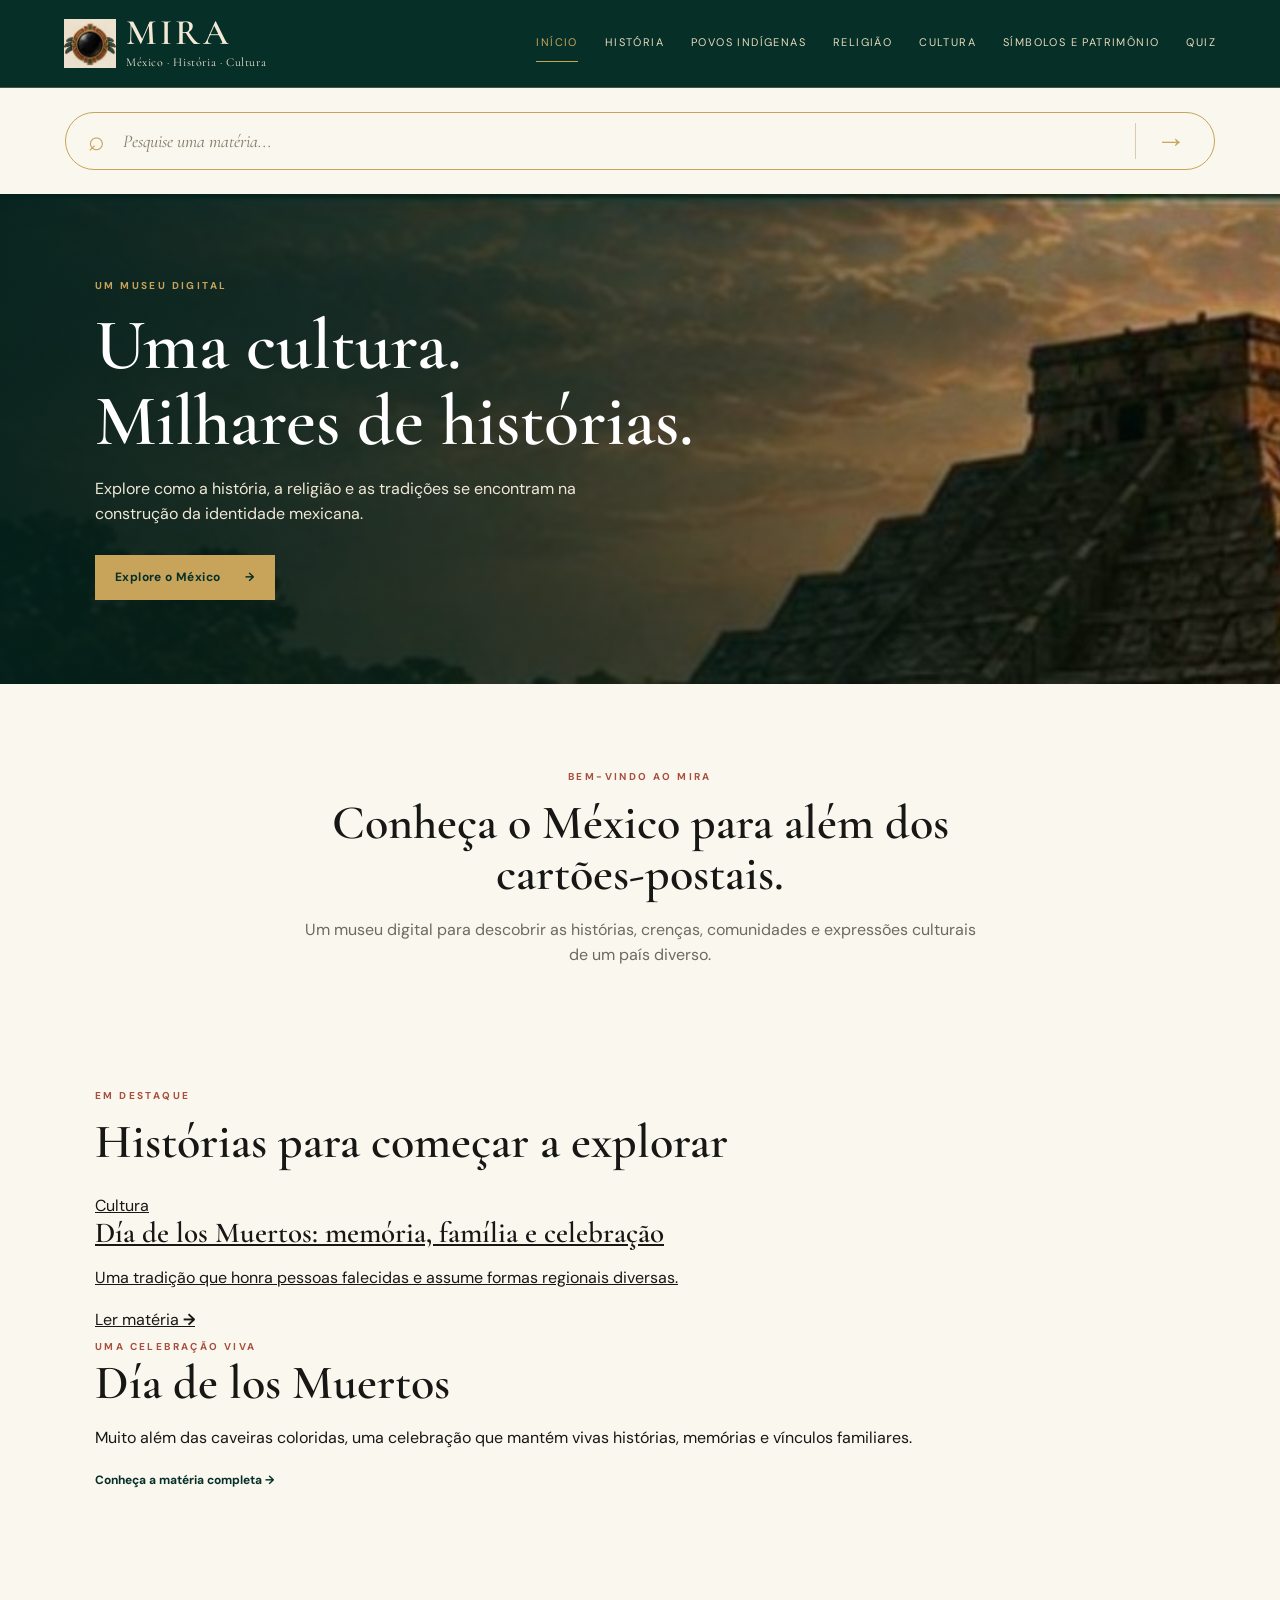
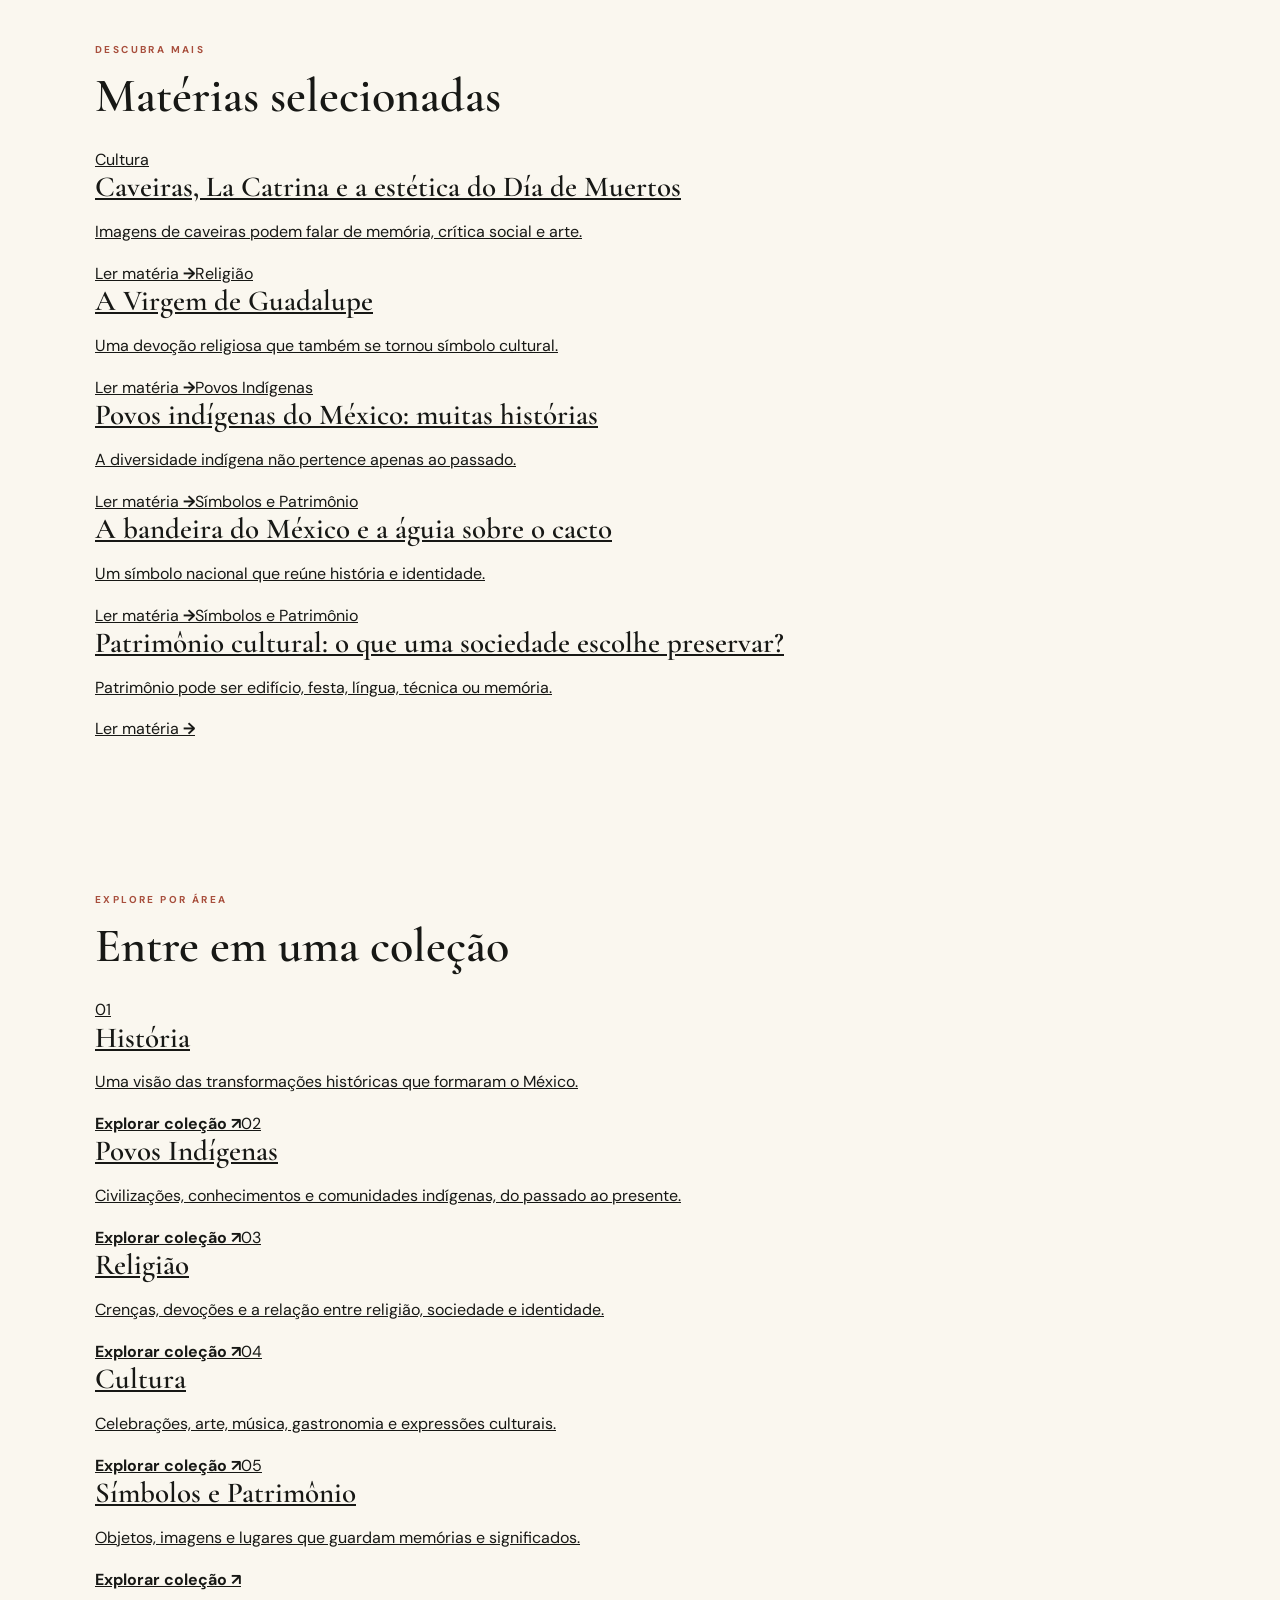
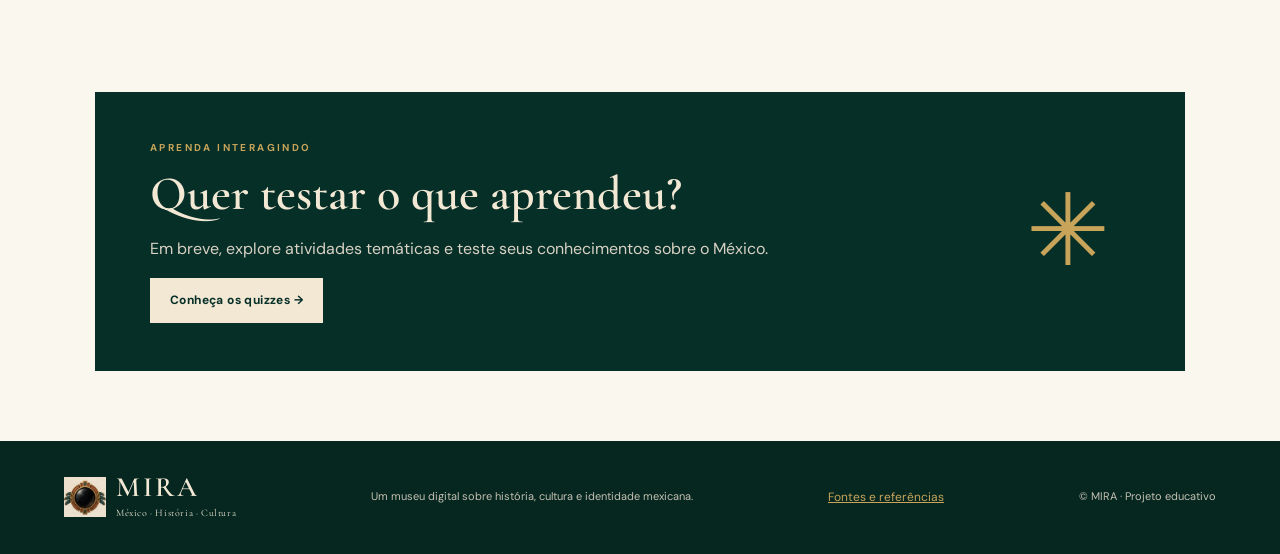
==== commit d002cdea: "Reestrutura o site MIRA e organiza as matérias." ====
--- a/index.html
+++ b/index.html
@@ -1,38 +1 @@
-<!DOCTYPE html>
-<html lang="pt-BR">
-<head>
-<meta charset="UTF-8"><meta name="viewport" content="width=device-width, initial-scale=1.0">
-<meta name="description" content="MIRA — México, História e Cultura. Um museu digital para explorar a identidade mexicana.">
-<title>MIRA — México · História · Cultura</title><link rel="stylesheet" href="style.css">
-</head>
-<body>
-<header class="topo">
-  <a class="marca" href="index.html"><img src="logo-mira.png" alt="" class="marca-simbolo"><span><strong>MIRA</strong><small>México · História · Cultura</small></span></a>
-  <button class="menu-botao" aria-label="Abrir menu" aria-expanded="false">☰</button>
-  <nav class="menu"><a class="ativo" href="index.html">Início</a><a href="categorias.html">Explorar</a><a href="categorias.html#historia">História</a><a href="categorias.html#religiao">Religião</a><a href="quizzes.html">Quiz</a></nav>
-</header>
-<main>
-  <form class="busca" id="form-busca"><span aria-hidden="true">⌕</span><input id="campo-busca" type="search" placeholder="Pesquise sobre o México..." aria-label="Pesquisar no MIRA"><button aria-label="Pesquisar">→</button></form>
-  <section class="hero">
-    <div class="hero-filtro"></div><div class="hero-conteudo"><p class="sobretitulo">UM MUSEU DIGITAL</p><h1>Uma cultura.<br>Milhares de histórias.</h1><p>Explore as tradições, as crenças e as heranças que formam a identidade mexicana.</p><a class="botao botao-ouro" href="categorias.html">Explore o México <span>→</span></a></div>
-  </section>
-  <section class="secao introducao">
-    <p class="sobretitulo">BEM-VINDO AO MIRA</p><h2>Conheça o México para além dos cartões-postais.</h2><p class="texto-intro">Um espaço para descobrir como a história, a religião e as expressões culturais se encontram e continuam transformando o país.</p>
-  </section>
-  <section class="secao">
-    <div class="titulo-linha"><div><p class="sobretitulo">EXPLORE POR TEMA</p><h2>Descubra nossas coleções</h2></div><a class="link-seta" href="categorias.html">Ver todas →</a></div>
-    <div class="grade-categorias">
-      <a class="categoria destaque" href="categorias.html#tradicoes"><span class="numero">01 / TRADIÇÕES</span><h3>Festas e tradições</h3><p>Rituais, celebrações e memórias compartilhadas.</p><span class="seta-card">↗</span></a>
-      <a class="categoria" href="categorias.html#religiao"><span class="numero">02 / CRENÇAS</span><h3>Religião e espiritualidade</h3><p>Encontros entre crenças indígenas e catolicismo.</p><span class="seta-card">↗</span></a>
-      <a class="categoria" href="categorias.html#povos"><span class="numero">03 / ORIGENS</span><h3>Povos indígenas</h3><p>Histórias, línguas e culturas vivas.</p><span class="seta-card">↗</span></a>
-      <a class="categoria" href="categorias.html#arte"><span class="numero">04 / EXPRESSÕES</span><h3>Arte e símbolos</h3><p>Imagens, objetos e símbolos de identidade.</p><span class="seta-card">↗</span></a>
-      <a class="categoria" href="categorias.html#musica"><span class="numero">05 / SONS E MOVIMENTO</span><h3>Música e dança</h3><p>Manifestações populares de diferentes regiões.</p><span class="seta-card">↗</span></a>
-      <a class="categoria" href="categorias.html#gastronomia"><span class="numero">06 / SABORES</span><h3>Gastronomia</h3><p>Alimentos, técnicas e tradições à mesa.</p><span class="seta-card">↗</span></a>
-    </div>
-  </section>
-  <section class="chamada-quiz"><div><p class="sobretitulo">APRENDA INTERAGINDO</p><h2>Quanto você sabe sobre o México?</h2><p>Teste seus conhecimentos com quizzes temáticos do nosso museu.</p><a class="botao botao-claro" href="quizzes.html">Conheça os quizzes →</a></div><div class="quiz-simbolo">✳</div></section>
-  <section class="secao sobre"><p class="sobretitulo">NOSSA PROPOSTA</p><h2>História e cultura em diálogo.</h2><p>O MIRA é um museu digital educativo dedicado a explorar a relação entre religião, cultura e identidade mexicana, valorizando a diversidade de experiências que formam o país.</p></section>
-</main>
-<footer><a class="marca marca-rodape" href="index.html"><img src="logo-mira.png" alt=""><span><strong>MIRA</strong><small>México · História · Cultura</small></span></a><p>Um museu digital sobre história, cultura e identidade mexicana.</p><a href="fontes.html">Fontes e referências</a><small>© MIRA · Projeto educativo</small></footer>
-<script src="script.js"></script>
-</body></html>+<!doctype html><html lang="pt-BR"><head><meta charset="utf-8"><meta name="viewport" content="width=device-width, initial-scale=1"><meta name="description" content="MIRA — México, História e Cultura. Um museu digital para explorar a identidade mexicana."><title>Início | MIRA</title><link rel="stylesheet" href="style.css"></head><body><header class="topo"><a class="marca" href="index.html"><img src="logo-mira.png" alt="Símbolo MIRA" class="marca-simbolo"><span><strong>MIRA</strong><small>México · História · Cultura</small></span></a><button class="menu-botao" aria-label="Abrir menu" aria-expanded="false">☰</button><nav class="menu"><a class="ativo" href="index.html">Início</a><a class="" href="historia.html">História</a><a class="" href="povos-indigenas.html">Povos Indígenas</a><a class="" href="religiao.html">Religião</a><a class="" href="cultura.html">Cultura</a><a class="" href="simbolos-patrimonio.html">Símbolos e Patrimônio</a><a class="" href="quizzes.html">Quiz</a></nav></header><main><form class="busca" id="form-busca"><span aria-hidden="true">⌕</span><input id="campo-busca" type="search" placeholder="Pesquise uma matéria..." aria-label="Pesquisar no MIRA"><button aria-label="Pesquisar">→</button></form><div id="resultados-busca" class="resultados-busca" hidden></div><section class="hero"><div class="hero-filtro"></div><div class="hero-conteudo"><p class="sobretitulo">UM MUSEU DIGITAL</p><h1>Uma cultura.<br>Milhares de histórias.</h1><p>Explore como a história, a religião e as tradições se encontram na construção da identidade mexicana.</p><a class="botao botao-ouro" href="historia.html">Explore o México <span>→</span></a></div></section><section class="secao introducao"><p class="sobretitulo">BEM-VINDO AO MIRA</p><h2>Conheça o México para além dos cartões-postais.</h2><p class="texto-intro">Um museu digital para descobrir as histórias, crenças, comunidades e expressões culturais de um país diverso.</p></section><section class="secao"><div class="titulo-linha"><div><p class="sobretitulo">EM DESTAQUE</p><h2>Histórias para começar a explorar</h2></div></div><div class="destaque-principal"><a class="materia-card materia-destaque" href="artigo.html?id=CUL-01"><span class="etiqueta">Cultura</span><h3>Día de los Muertos: memória, família e celebração</h3><p>Uma tradição que honra pessoas falecidas e assume formas regionais diversas.</p><span class="ler">Ler matéria <b>→</b></span></a><div class="destaque-nota"><span class="sobretitulo">UMA CELEBRAÇÃO VIVA</span><h2>Día de los Muertos</h2><p>Muito além das caveiras coloridas, uma celebração que mantém vivas histórias, memórias e vínculos familiares.</p><a class="link-seta" href="artigo.html?id=CUL-01">Conheça a matéria completa →</a></div></div></section><section class="secao"><div class="titulo-linha"><div><p class="sobretitulo">DESCUBRA MAIS</p><h2>Matérias selecionadas</h2></div></div><div class="grade-materias"><a class="materia-card" href="artigo.html?id=CUL-03"><span class="etiqueta">Cultura</span><h3>Caveiras, La Catrina e a estética do Día de Muertos</h3><p>Imagens de caveiras podem falar de memória, crítica social e arte.</p><span class="ler">Ler matéria <b>→</b></span></a><a class="materia-card" href="artigo.html?id=REL-02"><span class="etiqueta">Religião</span><h3>A Virgem de Guadalupe</h3><p>Uma devoção religiosa que também se tornou símbolo cultural.</p><span class="ler">Ler matéria <b>→</b></span></a><a class="materia-card" href="artigo.html?id=IND-01"><span class="etiqueta">Povos Indígenas</span><h3>Povos indígenas do México: muitas histórias</h3><p>A diversidade indígena não pertence apenas ao passado.</p><span class="ler">Ler matéria <b>→</b></span></a><a class="materia-card" href="artigo.html?id=SIM-01"><span class="etiqueta">Símbolos e Patrimônio</span><h3>A bandeira do México e a águia sobre o cacto</h3><p>Um símbolo nacional que reúne história e identidade.</p><span class="ler">Ler matéria <b>→</b></span></a><a class="materia-card" href="artigo.html?id=SIM-06"><span class="etiqueta">Símbolos e Patrimônio</span><h3>Patrimônio cultural: o que uma sociedade escolhe preservar?</h3><p>Patrimônio pode ser edifício, festa, língua, técnica ou memória.</p><span class="ler">Ler matéria <b>→</b></span></a></div></section><section class="secao"><div class="titulo-linha"><div><p class="sobretitulo">EXPLORE POR ÁREA</p><h2>Entre em uma coleção</h2></div></div><div class="grade-colecoes"><a href="historia.html" class="colecao"><span>01</span><h3>História</h3><p>Uma visão das transformações históricas que formaram o México.</p><b>Explorar coleção ↗</b></a><a href="povos-indigenas.html" class="colecao"><span>02</span><h3>Povos Indígenas</h3><p>Civilizações, conhecimentos e comunidades indígenas, do passado ao presente.</p><b>Explorar coleção ↗</b></a><a href="religiao.html" class="colecao"><span>03</span><h3>Religião</h3><p>Crenças, devoções e a relação entre religião, sociedade e identidade.</p><b>Explorar coleção ↗</b></a><a href="cultura.html" class="colecao"><span>04</span><h3>Cultura</h3><p>Celebrações, arte, música, gastronomia e expressões culturais.</p><b>Explorar coleção ↗</b></a><a href="simbolos-patrimonio.html" class="colecao"><span>05</span><h3>Símbolos e Patrimônio</h3><p>Objetos, imagens e lugares que guardam memórias e significados.</p><b>Explorar coleção ↗</b></a></div></section><section class="chamada-quiz"><div><p class="sobretitulo">APRENDA INTERAGINDO</p><h2>Quer testar o que aprendeu?</h2><p>Em breve, explore atividades temáticas e teste seus conhecimentos sobre o México.</p><a class="botao botao-claro" href="quizzes.html">Conheça os quizzes →</a></div><div class="quiz-simbolo">✳</div></section></main><footer><a class="marca marca-rodape" href="index.html"><img src="logo-mira.png" alt="" class="marca-simbolo"><span><strong>MIRA</strong><small>México · História · Cultura</small></span></a><p>Um museu digital sobre história, cultura e identidade mexicana.</p><a href="fontes.html">Fontes e referências</a><small>© MIRA · Projeto educativo</small></footer><script src="articles.js"></script><script src="script.js"></script></body></html>
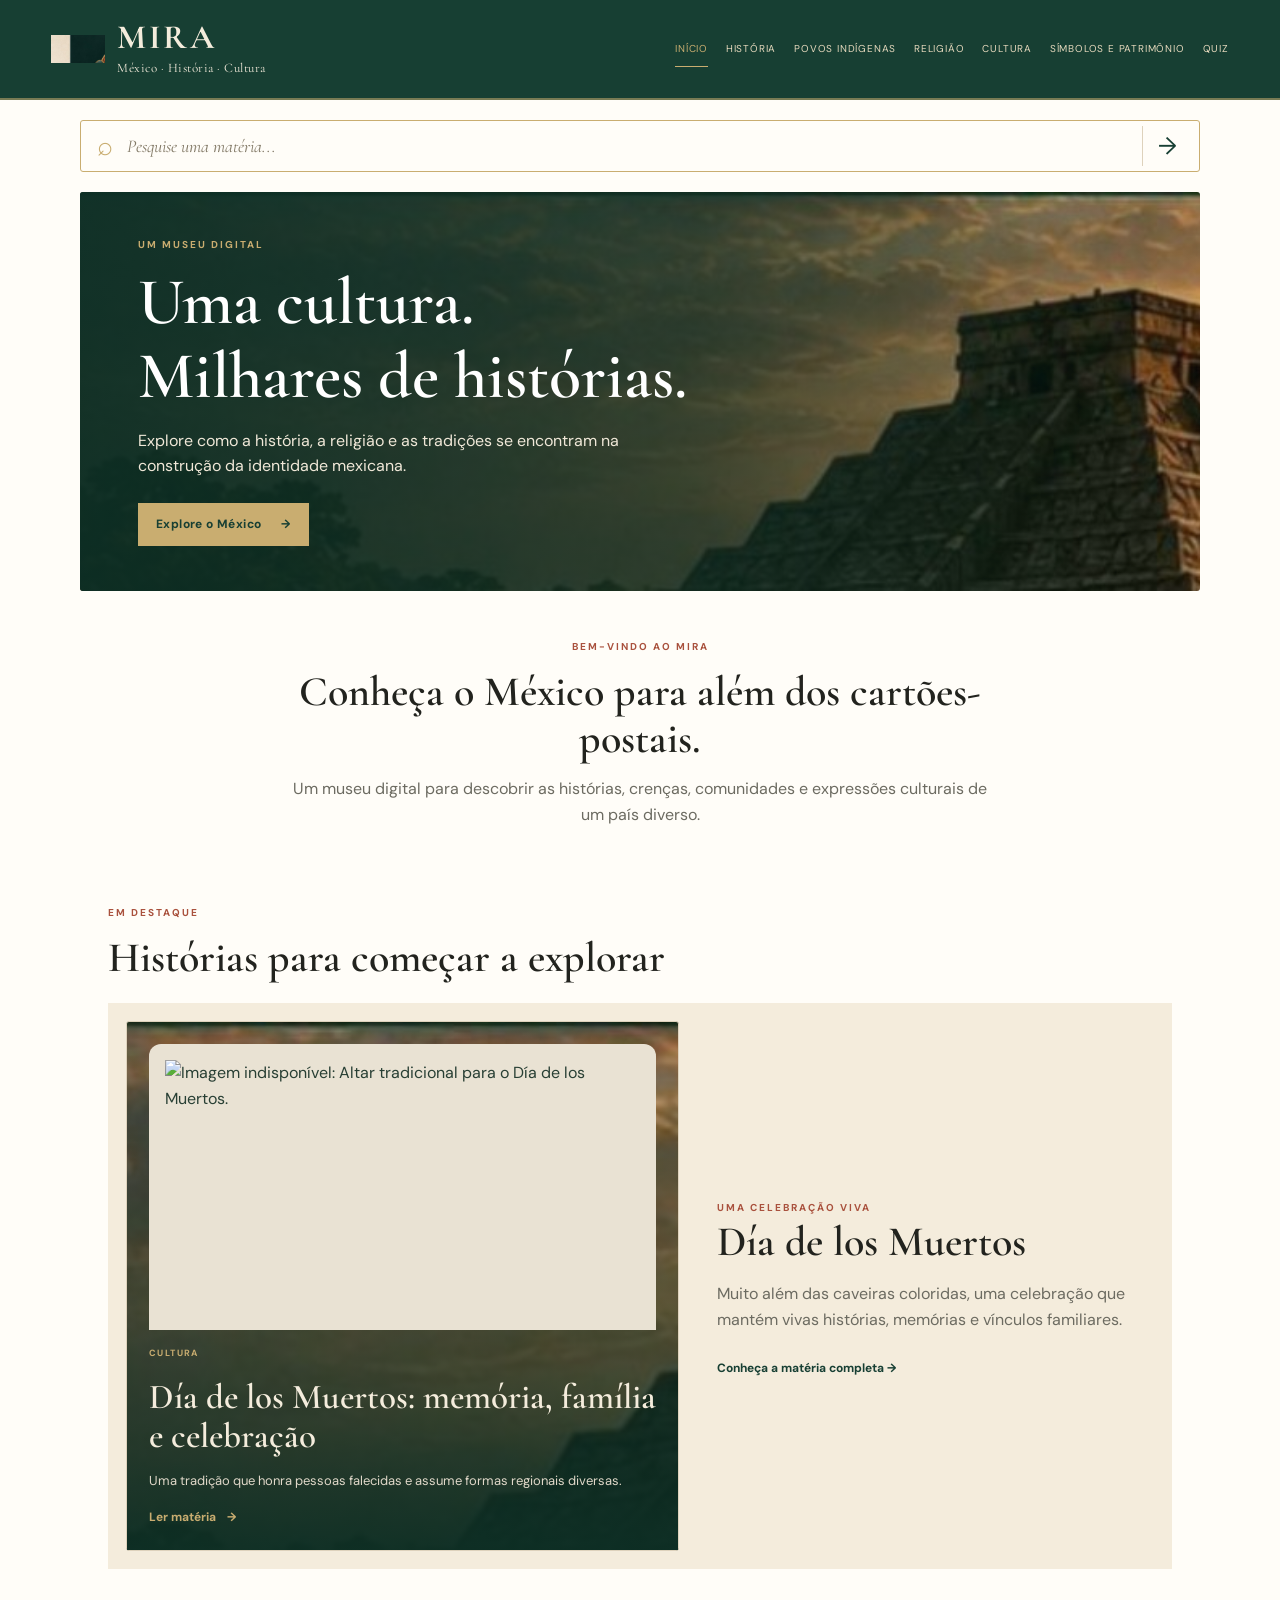
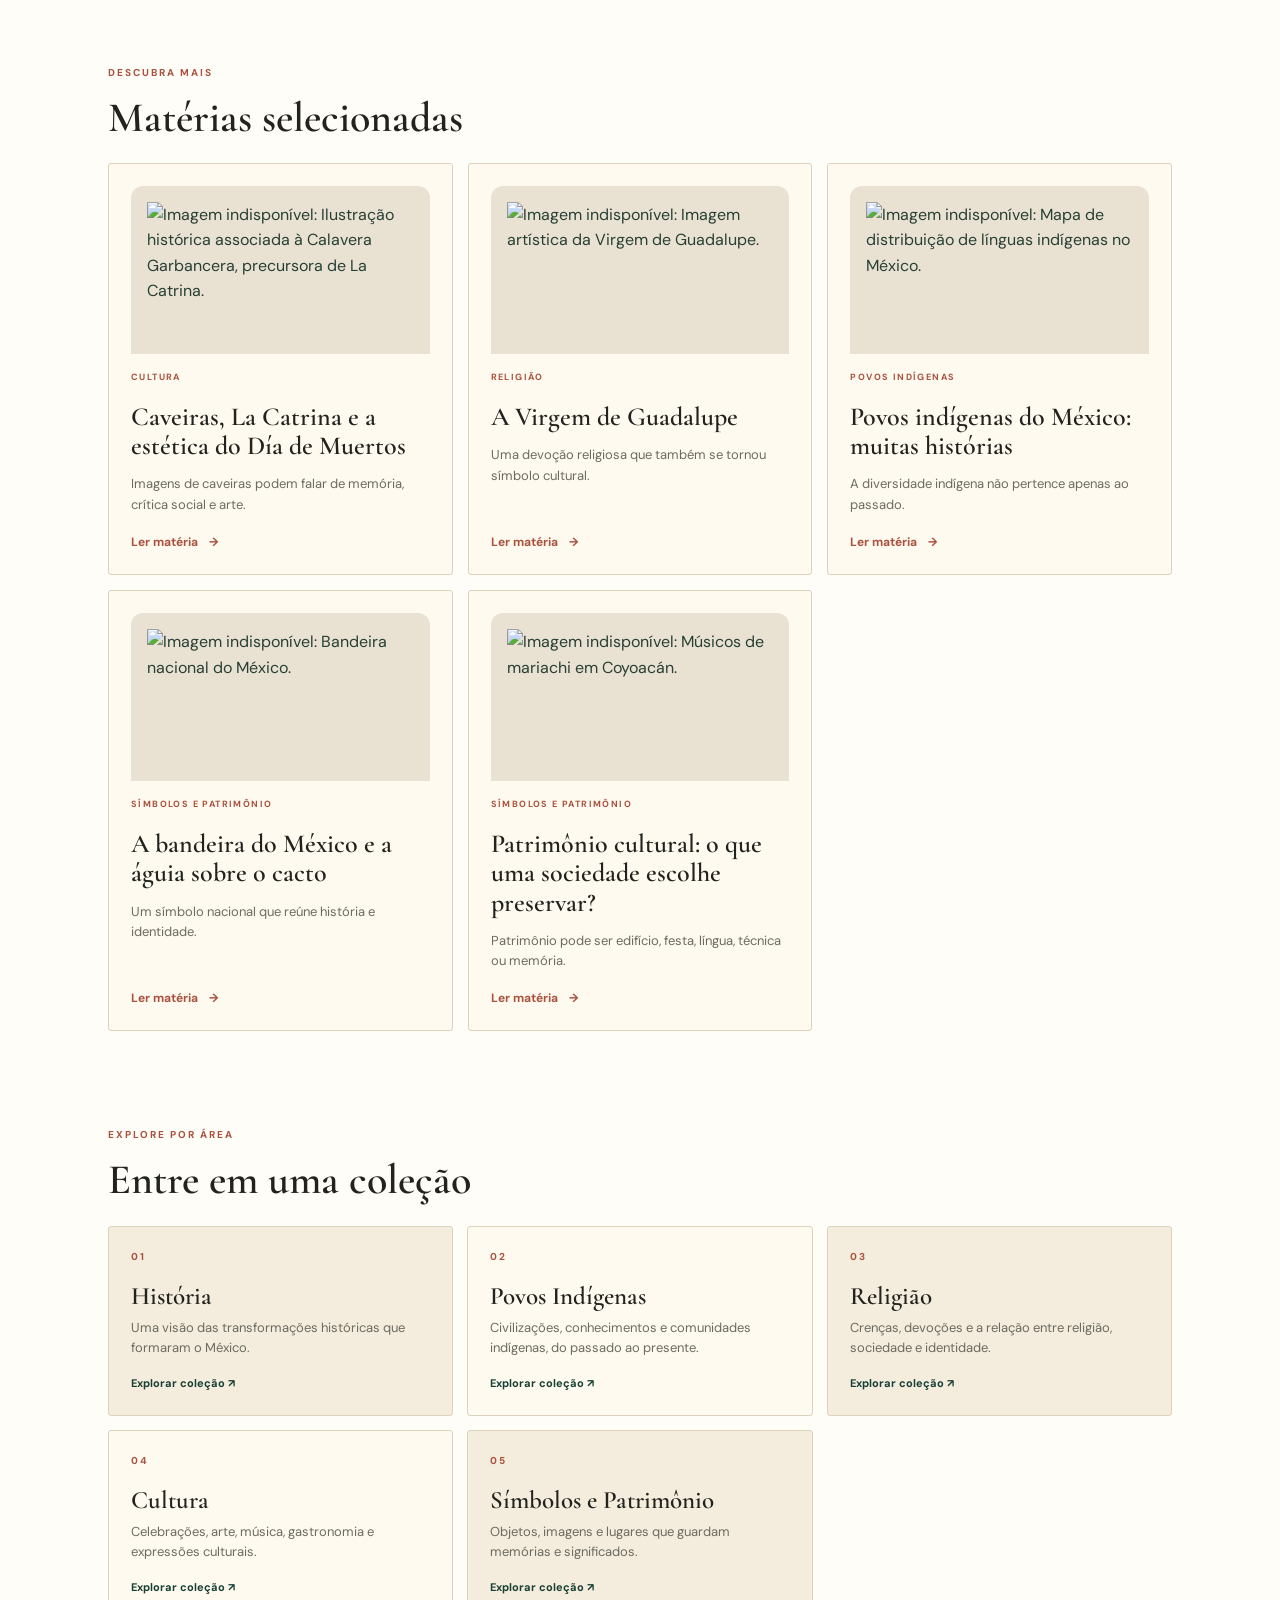
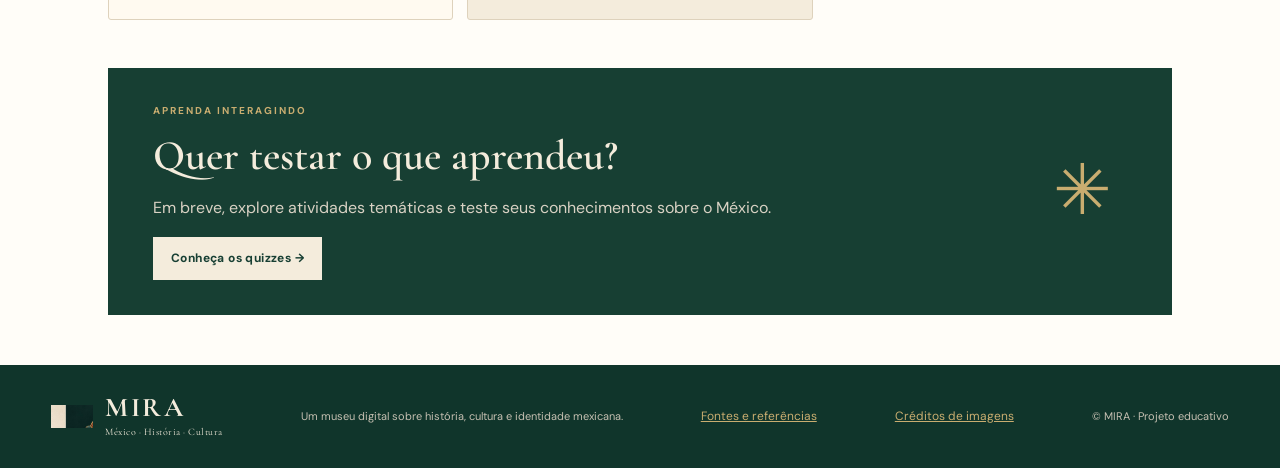
==== commit ba272e95: "5" ====
--- a/index.html
+++ b/index.html
@@ -1 +1 @@
-<!doctype html><html lang="pt-BR"><head><meta charset="utf-8"><meta name="viewport" content="width=device-width, initial-scale=1"><meta name="description" content="MIRA — México, História e Cultura. Um museu digital para explorar a identidade mexicana."><title>Início | MIRA</title><link rel="stylesheet" href="style.css"></head><body><header class="topo"><a class="marca" href="index.html"><img src="logo-mira.png" alt="Símbolo MIRA" class="marca-simbolo"><span><strong>MIRA</strong><small>México · História · Cultura</small></span></a><button class="menu-botao" aria-label="Abrir menu" aria-expanded="false">☰</button><nav class="menu"><a class="ativo" href="index.html">Início</a><a class="" href="historia.html">História</a><a class="" href="povos-indigenas.html">Povos Indígenas</a><a class="" href="religiao.html">Religião</a><a class="" href="cultura.html">Cultura</a><a class="" href="simbolos-patrimonio.html">Símbolos e Patrimônio</a><a class="" href="quizzes.html">Quiz</a></nav></header><main><form class="busca" id="form-busca"><span aria-hidden="true">⌕</span><input id="campo-busca" type="search" placeholder="Pesquise uma matéria..." aria-label="Pesquisar no MIRA"><button aria-label="Pesquisar">→</button></form><div id="resultados-busca" class="resultados-busca" hidden></div><section class="hero"><div class="hero-filtro"></div><div class="hero-conteudo"><p class="sobretitulo">UM MUSEU DIGITAL</p><h1>Uma cultura.<br>Milhares de histórias.</h1><p>Explore como a história, a religião e as tradições se encontram na construção da identidade mexicana.</p><a class="botao botao-ouro" href="historia.html">Explore o México <span>→</span></a></div></section><section class="secao introducao"><p class="sobretitulo">BEM-VINDO AO MIRA</p><h2>Conheça o México para além dos cartões-postais.</h2><p class="texto-intro">Um museu digital para descobrir as histórias, crenças, comunidades e expressões culturais de um país diverso.</p></section><section class="secao"><div class="titulo-linha"><div><p class="sobretitulo">EM DESTAQUE</p><h2>Histórias para começar a explorar</h2></div></div><div class="destaque-principal"><a class="materia-card materia-destaque" href="artigo.html?id=CUL-01"><span class="etiqueta">Cultura</span><h3>Día de los Muertos: memória, família e celebração</h3><p>Uma tradição que honra pessoas falecidas e assume formas regionais diversas.</p><span class="ler">Ler matéria <b>→</b></span></a><div class="destaque-nota"><span class="sobretitulo">UMA CELEBRAÇÃO VIVA</span><h2>Día de los Muertos</h2><p>Muito além das caveiras coloridas, uma celebração que mantém vivas histórias, memórias e vínculos familiares.</p><a class="link-seta" href="artigo.html?id=CUL-01">Conheça a matéria completa →</a></div></div></section><section class="secao"><div class="titulo-linha"><div><p class="sobretitulo">DESCUBRA MAIS</p><h2>Matérias selecionadas</h2></div></div><div class="grade-materias"><a class="materia-card" href="artigo.html?id=CUL-03"><span class="etiqueta">Cultura</span><h3>Caveiras, La Catrina e a estética do Día de Muertos</h3><p>Imagens de caveiras podem falar de memória, crítica social e arte.</p><span class="ler">Ler matéria <b>→</b></span></a><a class="materia-card" href="artigo.html?id=REL-02"><span class="etiqueta">Religião</span><h3>A Virgem de Guadalupe</h3><p>Uma devoção religiosa que também se tornou símbolo cultural.</p><span class="ler">Ler matéria <b>→</b></span></a><a class="materia-card" href="artigo.html?id=IND-01"><span class="etiqueta">Povos Indígenas</span><h3>Povos indígenas do México: muitas histórias</h3><p>A diversidade indígena não pertence apenas ao passado.</p><span class="ler">Ler matéria <b>→</b></span></a><a class="materia-card" href="artigo.html?id=SIM-01"><span class="etiqueta">Símbolos e Patrimônio</span><h3>A bandeira do México e a águia sobre o cacto</h3><p>Um símbolo nacional que reúne história e identidade.</p><span class="ler">Ler matéria <b>→</b></span></a><a class="materia-card" href="artigo.html?id=SIM-06"><span class="etiqueta">Símbolos e Patrimônio</span><h3>Patrimônio cultural: o que uma sociedade escolhe preservar?</h3><p>Patrimônio pode ser edifício, festa, língua, técnica ou memória.</p><span class="ler">Ler matéria <b>→</b></span></a></div></section><section class="secao"><div class="titulo-linha"><div><p class="sobretitulo">EXPLORE POR ÁREA</p><h2>Entre em uma coleção</h2></div></div><div class="grade-colecoes"><a href="historia.html" class="colecao"><span>01</span><h3>História</h3><p>Uma visão das transformações históricas que formaram o México.</p><b>Explorar coleção ↗</b></a><a href="povos-indigenas.html" class="colecao"><span>02</span><h3>Povos Indígenas</h3><p>Civilizações, conhecimentos e comunidades indígenas, do passado ao presente.</p><b>Explorar coleção ↗</b></a><a href="religiao.html" class="colecao"><span>03</span><h3>Religião</h3><p>Crenças, devoções e a relação entre religião, sociedade e identidade.</p><b>Explorar coleção ↗</b></a><a href="cultura.html" class="colecao"><span>04</span><h3>Cultura</h3><p>Celebrações, arte, música, gastronomia e expressões culturais.</p><b>Explorar coleção ↗</b></a><a href="simbolos-patrimonio.html" class="colecao"><span>05</span><h3>Símbolos e Patrimônio</h3><p>Objetos, imagens e lugares que guardam memórias e significados.</p><b>Explorar coleção ↗</b></a></div></section><section class="chamada-quiz"><div><p class="sobretitulo">APRENDA INTERAGINDO</p><h2>Quer testar o que aprendeu?</h2><p>Em breve, explore atividades temáticas e teste seus conhecimentos sobre o México.</p><a class="botao botao-claro" href="quizzes.html">Conheça os quizzes →</a></div><div class="quiz-simbolo">✳</div></section></main><footer><a class="marca marca-rodape" href="index.html"><img src="logo-mira.png" alt="" class="marca-simbolo"><span><strong>MIRA</strong><small>México · História · Cultura</small></span></a><p>Um museu digital sobre história, cultura e identidade mexicana.</p><a href="fontes.html">Fontes e referências</a><small>© MIRA · Projeto educativo</small></footer><script src="articles.js"></script><script src="script.js"></script></body></html>+<!doctype html><html lang="pt-BR"><head><meta charset="utf-8"><meta name="viewport" content="width=device-width, initial-scale=1"><meta name="description" content="MIRA — México, História e Cultura. Um museu digital para explorar a identidade mexicana."><title>Início | MIRA</title><link rel="stylesheet" href="style.css"></head><body><header class="topo"><a class="marca" href="index.html"><img src="logo-mira.png" alt="Símbolo MIRA" class="marca-simbolo"><span><strong>MIRA</strong><small>México · História · Cultura</small></span></a><button class="menu-botao" aria-label="Abrir menu" aria-expanded="false">☰</button><nav class="menu"><a class="ativo" href="index.html">Início</a><a class="" href="historia.html">História</a><a class="" href="povos-indigenas.html">Povos Indígenas</a><a class="" href="religiao.html">Religião</a><a class="" href="cultura.html">Cultura</a><a class="" href="simbolos-patrimonio.html">Símbolos e Patrimônio</a><a class="" href="quizzes.html">Quiz</a></nav></header><main><form class="busca" id="form-busca"><span aria-hidden="true">⌕</span><input id="campo-busca" type="search" placeholder="Pesquise uma matéria..." aria-label="Pesquisar no MIRA"><button aria-label="Pesquisar">→</button></form><div id="resultados-busca" class="resultados-busca" hidden></div><section class="hero"><div class="hero-filtro"></div><div class="hero-conteudo"><p class="sobretitulo">UM MUSEU DIGITAL</p><h1>Uma cultura.<br>Milhares de histórias.</h1><p>Explore como a história, a religião e as tradições se encontram na construção da identidade mexicana.</p><a class="botao botao-ouro" href="historia.html">Explore o México <span>→</span></a></div></section><section class="secao introducao"><p class="sobretitulo">BEM-VINDO AO MIRA</p><h2>Conheça o México para além dos cartões-postais.</h2><p class="texto-intro">Um museu digital para descobrir as histórias, crenças, comunidades e expressões culturais de um país diverso.</p></section><section class="secao"><div class="titulo-linha"><div><p class="sobretitulo">EM DESTAQUE</p><h2>Histórias para começar a explorar</h2></div></div><div class="destaque-principal"><a class="materia-card materia-destaque" href="artigo.html?id=CUL-01"><span class="etiqueta">Cultura</span><h3>Día de los Muertos: memória, família e celebração</h3><p>Uma tradição que honra pessoas falecidas e assume formas regionais diversas.</p><span class="ler">Ler matéria <b>→</b></span></a><div class="destaque-nota"><span class="sobretitulo">UMA CELEBRAÇÃO VIVA</span><h2>Día de los Muertos</h2><p>Muito além das caveiras coloridas, uma celebração que mantém vivas histórias, memórias e vínculos familiares.</p><a class="link-seta" href="artigo.html?id=CUL-01">Conheça a matéria completa →</a></div></div></section><section class="secao"><div class="titulo-linha"><div><p class="sobretitulo">DESCUBRA MAIS</p><h2>Matérias selecionadas</h2></div></div><div class="grade-materias"><a class="materia-card" href="artigo.html?id=CUL-03"><span class="etiqueta">Cultura</span><h3>Caveiras, La Catrina e a estética do Día de Muertos</h3><p>Imagens de caveiras podem falar de memória, crítica social e arte.</p><span class="ler">Ler matéria <b>→</b></span></a><a class="materia-card" href="artigo.html?id=REL-02"><span class="etiqueta">Religião</span><h3>A Virgem de Guadalupe</h3><p>Uma devoção religiosa que também se tornou símbolo cultural.</p><span class="ler">Ler matéria <b>→</b></span></a><a class="materia-card" href="artigo.html?id=IND-01"><span class="etiqueta">Povos Indígenas</span><h3>Povos indígenas do México: muitas histórias</h3><p>A diversidade indígena não pertence apenas ao passado.</p><span class="ler">Ler matéria <b>→</b></span></a><a class="materia-card" href="artigo.html?id=SIM-01"><span class="etiqueta">Símbolos e Patrimônio</span><h3>A bandeira do México e a águia sobre o cacto</h3><p>Um símbolo nacional que reúne história e identidade.</p><span class="ler">Ler matéria <b>→</b></span></a><a class="materia-card" href="artigo.html?id=SIM-06"><span class="etiqueta">Símbolos e Patrimônio</span><h3>Patrimônio cultural: o que uma sociedade escolhe preservar?</h3><p>Patrimônio pode ser edifício, festa, língua, técnica ou memória.</p><span class="ler">Ler matéria <b>→</b></span></a></div></section><section class="secao"><div class="titulo-linha"><div><p class="sobretitulo">EXPLORE POR ÁREA</p><h2>Entre em uma coleção</h2></div></div><div class="grade-colecoes"><a href="historia.html" class="colecao"><span>01</span><h3>História</h3><p>Uma visão das transformações históricas que formaram o México.</p><b>Explorar coleção ↗</b></a><a href="povos-indigenas.html" class="colecao"><span>02</span><h3>Povos Indígenas</h3><p>Civilizações, conhecimentos e comunidades indígenas, do passado ao presente.</p><b>Explorar coleção ↗</b></a><a href="religiao.html" class="colecao"><span>03</span><h3>Religião</h3><p>Crenças, devoções e a relação entre religião, sociedade e identidade.</p><b>Explorar coleção ↗</b></a><a href="cultura.html" class="colecao"><span>04</span><h3>Cultura</h3><p>Celebrações, arte, música, gastronomia e expressões culturais.</p><b>Explorar coleção ↗</b></a><a href="simbolos-patrimonio.html" class="colecao"><span>05</span><h3>Símbolos e Patrimônio</h3><p>Objetos, imagens e lugares que guardam memórias e significados.</p><b>Explorar coleção ↗</b></a></div></section><section class="chamada-quiz"><div><p class="sobretitulo">APRENDA INTERAGINDO</p><h2>Quer testar o que aprendeu?</h2><p>Em breve, explore atividades temáticas e teste seus conhecimentos sobre o México.</p><a class="botao botao-claro" href="quizzes.html">Conheça os quizzes →</a></div><div class="quiz-simbolo">✳</div></section></main><footer><a class="marca marca-rodape" href="index.html"><img src="logo-mira.png" alt="" class="marca-simbolo"><span><strong>MIRA</strong><small>México · História · Cultura</small></span></a><p>Um museu digital sobre história, cultura e identidade mexicana.</p><a href="fontes.html">Fontes e referências</a><a href="creditos-imagens.html">Créditos de imagens</a><small>© MIRA · Projeto educativo</small></footer><script src="articles.js"></script><script src="script.js"></script></body></html>
--- a/style.css
+++ b/style.css
@@ -1,4 +1,36 @@
 @import url('https://fonts.googleapis.com/css2?family=Cormorant+Garamond:wght@500;600;700&family=DM+Sans:wght@400;500;600;700&display=swap');
-:root{--verde:#062f28;--verde2:#0b4037;--ouro:#c7a45a;--papel:#f2e8d4;--terracota:#a84f3d;--tinta:#171815;--suave:#6d6a60;--linha:#d8cbb3}
-[hidden]{display:none!important}*{box-sizing:border-box}html{scroll-behavior:smooth;scroll-padding-top:90px}body{margin:0;background:#faf7ef;color:var(--tinta);font-family:'DM Sans',Arial,sans-serif;line-height:1.6}a{color:inherit}.topo{height:88px;background:var(--verde);color:var(--papel);display:flex;align-items:center;justify-content:space-between;padding:12px max(5vw,22px);gap:25px;border-bottom:1px solid rgba(199,164,90,.35)}.marca{display:flex;align-items:center;gap:10px;text-decoration:none;min-width:0}.marca-simbolo{width:52px;height:52px;object-fit:contain}.marca strong{font:600 36px/.85 'Cormorant Garamond',Georgia,serif;letter-spacing:3px;display:block}.marca small{display:block;font:12px 'Cormorant Garamond',Georgia,serif;letter-spacing:.6px;margin-top:7px}.menu{display:flex;gap:27px;align-items:center}.menu a{text-transform:uppercase;font-size:11px;letter-spacing:1.4px;text-decoration:none;color:#e6d9bd;padding:9px 0;border-bottom:1px solid transparent}.menu a:hover,.menu a.ativo{color:var(--ouro);border-color:var(--ouro)}.menu-botao{display:none;background:none;color:var(--ouro);border:0;font-size:28px}.busca{margin:24px auto;max-width:1150px;width:calc(100% - 64px);height:58px;border:1px solid var(--ouro);border-radius:50px;display:flex;align-items:center;padding:0 22px;gap:16px;color:var(--ouro)}.busca span{font-size:28px}.busca input{background:transparent;border:0;outline:0;flex:1;min-width:0;font:italic 18px 'Cormorant Garamond',Georgia,serif;color:var(--verde)}.busca input::placeholder{color:#827966}.busca button{border:0;border-left:1px solid var(--linha);background:none;color:var(--ouro);font-size:30px;padding-left:20px;cursor:pointer}.hero{min-height:490px;background:var(--verde) url('hero-mexico.jpg') center 54%/cover no-repeat;position:relative;display:flex;align-items:center;color:white}.hero-filtro{position:absolute;inset:0;background:linear-gradient(90deg,rgba(3,32,27,.92),rgba(3,32,27,.67) 43%,rgba(3,32,27,.08))}.hero-conteudo{position:relative;max-width:1150px;width:100%;margin:auto;padding:65px 30px}.sobretitulo{font-size:10px;font-weight:700;letter-spacing:2.4px;color:var(--terracota);margin:0 0 13px}.hero .sobretitulo{color:var(--ouro)}h1,h2,h3{font-family:'Cormorant Garamond',Georgia,serif;font-weight:600;line-height:1.06;margin:0 0 16px}h1{font-size:clamp(44px,6vw,72px)}h2{font-size:clamp(34px,4vw,48px)}h3{font-size:29px}.hero-conteudo>p:not(.sobretitulo){max-width:490px;color:#f0e8d8;font-size:16px;margin:0 0 28px}.botao{display:inline-flex;align-items:center;gap:25px;padding:13px 20px;text-decoration:none;border:0;font-weight:700;font-size:12px;letter-spacing:.4px;cursor:pointer}.botao-ouro{background:var(--ouro);color:var(--verde)}.botao-claro{background:var(--papel);color:var(--verde)}.secao{max-width:1150px;margin:0 auto;padding:75px 30px}.introducao{max-width:850px;text-align:center;padding-top:85px;padding-bottom:45px}.introducao h2{max-width:700px;margin:0 auto 17px}.texto-intro{font-size:16px;color:var(--suave);max-width:680px}.introducao .texto-intro{margin:0 auto}.titulo-linha{display:flex;align-items:end;justify-content:space-between;gap:20px;margin-bottom:25px}.titulo-linha h2{margin:0}.link-seta{color:var(--verde);font-size:12px;font-weight:700;text-decoration:none;border:0;background:none;cursor:pointer}.grade-categorias{display:grid;grid-template-columns:repeat(3,minmax(0,1fr));gap:14px}.categoria{position:relative;min-height:205px;padding:25px;background:#f2eadb;border:1px solid #e4d7c0;text-decoration:none;display:flex;flex-direction:column;align-items:flex-start;transition:transform .18s,border-color .18s;text-align:left;color:var(--tinta);cursor:pointer}.categoria:hover{transform:translateY(-3px);border-color:var(--ouro)}.categoria.destaque{background:var(--verde);color:var(--papel);border-color:var(--verde)}.numero{font-size:9px;letter-spacing:1.5px;color:var(--terracota);font-weight:700;margin-bottom:28px}.destaque .numero{color:var(--ouro)}.categoria h3{margin-bottom:9px}.categoria p{font-size:13px;color:var(--suave);margin:0;max-width:290px}.destaque p{color:#d9d2c4}.seta-card{position:absolute;right:22px;top:18px;color:var(--ouro);font-size:20px}.chamada-quiz{margin:25px auto 70px;max-width:1090px;background:var(--verde);color:var(--papel);padding:48px 55px;display:flex;align-items:center;justify-content:space-between;gap:25px}.chamada-quiz .sobretitulo{color:var(--ouro)}.chamada-quiz h2{max-width:620px}.chamada-quiz p:not(.sobretitulo){color:#d9d2c4}.quiz-simbolo{font-size:100px;color:var(--ouro);padding:0 20px}.sobre{border-top:1px solid var(--linha);max-width:100%;padding-left:max(calc((100% - 1090px)/2),30px);padding-right:max(calc((100% - 1090px)/2),30px)}.sobre p:last-child{max-width:700px;color:var(--suave)}footer{background:#052720;color:var(--papel);padding:35px max(5vw,22px);display:flex;align-items:center;gap:25px;justify-content:space-between;flex-wrap:wrap}footer p,footer>small{font-size:11px;color:#c6c0b2}footer>a:not(.marca){font-size:12px;color:var(--ouro)}.marca-rodape .marca-simbolo{width:42px;height:42px}.marca-rodape strong{font-size:28px}.marca-rodape small{font-size:10px}.pagina{max-width:1150px;margin:0 auto;padding:65px 30px 85px}.pagina>h1{font-size:clamp(45px,6vw,68px)}.pagina>.texto-intro{margin-bottom:38px}.grade-pagina{margin-bottom:65px}.artigos-categoria{padding:45px 0;border-top:1px solid var(--linha);scroll-margin-top:25px}.artigos-categoria h2{margin-bottom:22px}.mini-artigos{display:grid;grid-template-columns:repeat(3,minmax(0,1fr));gap:14px}.mini-artigos article{padding:22px;background:#f2eadb;border:1px solid #e4d7c0}.mini-artigos h3{font-size:25px}.mini-artigos p{font-size:13px;color:var(--suave);margin-bottom:0}.quiz-card{font-family:inherit;width:100%}.area-quiz{border-top:1px solid var(--linha);padding:35px 0;max-width:720px;margin:0 auto}.area-quiz h2{margin-top:20px}.barra-progresso{height:5px;background:#e4d7c0;margin:20px 0 8px}.barra-progresso span{height:100%;display:block;width:0;background:var(--ouro);transition:width .2s}.area-quiz>p#quiz-contador{font-size:12px;color:var(--suave)}#pergunta{font:600 27px/1.2 'Cormorant Garamond',Georgia,serif;margin:25px 0}.opcoes{display:grid;gap:10px}.opcao{padding:15px 17px;background:#f2eadb;border:1px solid #dfd2ba;text-align:left;font:500 14px 'DM Sans',sans-serif;cursor:pointer}.opcao:hover:not(:disabled){border-color:var(--ouro)}.opcao.correta{background:#dce9d7;border-color:#4d7b4b}.opcao.errada{background:#f3dcd5;border-color:#a84f3d}#feedback{font-weight:700;font-size:14px;min-height:25px}#feedback.certo{color:#356b37}#feedback.errado{color:#a13d2c}#fim-quiz{padding:25px;background:#f2eadb;margin-top:20px}
-@media(max-width:760px){.topo{height:78px;padding:10px 18px}.marca{gap:7px}.marca-simbolo{width:43px;height:43px}.marca strong{font-size:30px}.marca small{font-size:10px}.menu-botao{display:block}.menu{display:none;position:absolute;z-index:10;left:0;right:0;top:78px;background:var(--verde);padding:14px 22px 22px;flex-direction:column;align-items:stretch;gap:5px;border-top:1px solid rgba(199,164,90,.3)}.menu.aberto{display:flex}.menu a{padding:12px 0}.busca{width:calc(100% - 36px);height:51px;margin:17px auto;gap:10px;padding:0 15px}.busca input{font-size:16px}.busca button{font-size:25px;padding-left:13px}.hero{min-height:440px;background-position:57% center}.hero-conteudo{padding:55px 24px}.hero-conteudo>p:not(.sobretitulo){max-width:330px;font-size:14px}.secao{padding:52px 20px}.introducao{padding-top:58px;padding-bottom:28px}.titulo-linha{align-items:flex-start}.titulo-linha h2{font-size:34px}.grade-categorias{grid-template-columns:1fr;gap:11px}.categoria{min-height:170px;padding:22px}.numero{margin-bottom:20px}.chamada-quiz{margin:15px 20px 45px;padding:32px 25px;align-items:flex-start}.chamada-quiz h2{font-size:34px}.quiz-simbolo{display:none}.sobre{padding-left:22px;padding-right:22px}.pagina{padding:48px 20px 60px}.pagina>.texto-intro{font-size:14px}.mini-artigos{grid-template-columns:1fr}.artigos-categoria{padding:34px 0}footer{padding:28px 22px;align-items:flex-start;flex-direction:column;gap:15px}.marca-rodape strong{font-size:27px}}
+:root{--verde:#173f33;--verde2:#244638;--ouro:#c9ad70;--papel:#f4ecdc;--terracota:#a9513d;--tinta:#22231e;--suave:#6c6b61;--linha:#ded2bc;--branco:#fffdf8;--largura:1120px}
+*{box-sizing:border-box}html{width:100%;max-width:100%;overflow-x:clip}body{margin:0;width:100%;max-width:100%;overflow-x:clip;background:var(--branco);color:var(--tinta);font-family:'DM Sans',Arial,sans-serif;line-height:1.6}img{max-width:100%;height:auto}a{color:inherit}button,input{font:inherit}.topo{width:100%;min-height:100px;background:var(--verde);color:var(--papel);display:flex;align-items:center;justify-content:space-between;padding:15px max(4vw,24px);gap:24px;border-bottom:2px solid rgba(201,173,112,.55);position:relative;z-index:5}.marca{display:flex;align-items:center;gap:12px;text-decoration:none;min-width:0}.marca-simbolo{width:54px;height:54px;object-fit:contain;flex:0 0 auto}.marca strong{font:700 34px/.95 'Cormorant Garamond',Georgia,serif;letter-spacing:2.5px;display:block}.marca small{display:block;font:13px 'Cormorant Garamond',Georgia,serif;letter-spacing:.5px;margin-top:6px}.menu{display:flex;flex-wrap:wrap;gap:clamp(10px,1.4vw,22px);align-items:center;justify-content:flex-end}.menu a{text-transform:uppercase;font-size:10px;letter-spacing:.8px;text-decoration:none;color:#e6d9bd;padding:9px 0;border-bottom:1px solid transparent;white-space:normal}.menu a:hover,.menu a.ativo{color:var(--ouro);border-color:var(--ouro)}.menu-botao{display:none;background:none;color:var(--ouro);border:1px solid rgba(201,173,112,.45);border-radius:3px;padding:3px 10px;font-size:27px;line-height:1.2;cursor:pointer}.busca{margin:20px auto;max-width:var(--largura);width:calc(100% - 56px);min-height:52px;border:1px solid var(--ouro);display:flex;align-items:center;padding:0 16px;gap:12px;color:var(--ouro);border-radius:3px}.busca span{font-size:27px}.busca input{background:transparent;border:0;outline:0;flex:1;min-width:0;width:100%;font:italic 18px 'Cormorant Garamond',Georgia,serif;color:var(--verde)}.busca input::placeholder{color:#827966}.busca button{border:0;border-left:1px solid var(--linha);background:none;color:var(--verde);font-size:24px;padding-left:15px;cursor:pointer}.resultados-busca{max-width:var(--largura);width:calc(100% - 56px);margin:-7px auto 24px;padding:18px;background:var(--papel);border:1px solid var(--linha);overflow-wrap:anywhere}.resultados-busca h2{font-size:25px}.resultados-busca a{display:block;padding:11px 4px;border-bottom:1px solid var(--linha);text-decoration:none}.resultados-busca a:hover{text-decoration:underline;color:var(--terracota)}.hero{min-height:360px;max-width:var(--largura);width:calc(100% - 56px);margin:0 auto;background:var(--verde) url('hero-mexico.jpg') center 54%/cover no-repeat;position:relative;display:flex;align-items:center;color:white;border-radius:3px;overflow:hidden}.hero-filtro{position:absolute;inset:0;background:linear-gradient(90deg,rgba(13,47,37,.94),rgba(13,47,37,.72) 54%,rgba(13,47,37,.15))}.hero-conteudo{position:relative;max-width:var(--largura);width:100%;margin:auto;padding:45px clamp(22px,5vw,58px)}.sobretitulo{font-size:10px;font-weight:700;letter-spacing:2px;color:var(--terracota);margin:0 0 13px}.hero .sobretitulo{color:var(--ouro)}h1,h2,h3{font-family:'Cormorant Garamond',Georgia,serif;font-weight:600;line-height:1.12;margin:0 0 14px}h1{font-size:clamp(38px,5.5vw,66px)}h2{font-size:clamp(29px,3.8vw,42px)}h3{font-size:26px}.hero-conteudo>p:not(.sobretitulo){max-width:490px;color:#f0e8d8;font-size:16px;margin:0 0 24px}.botao{display:inline-flex;align-items:center;gap:20px;padding:12px 18px;text-decoration:none;border:0;font-weight:700;font-size:12px;letter-spacing:.4px;cursor:pointer}.botao-ouro{background:var(--ouro);color:var(--verde)}.botao-claro{background:var(--papel);color:var(--verde)}.secao{max-width:var(--largura);width:100%;margin:0 auto;padding:48px 28px}.introducao{max-width:900px;text-align:center;padding-top:48px;padding-bottom:30px}.introducao h2{max-width:700px;margin:0 auto 14px}.texto-intro{font-size:16px;color:var(--suave);max-width:720px}.introducao .texto-intro{margin:0 auto}.titulo-linha{display:flex;align-items:end;justify-content:space-between;gap:18px;margin-bottom:22px}.titulo-linha h2{margin:0}.destaque-principal{display:grid;grid-template-columns:minmax(0,1.1fr) minmax(0,.9fr);gap:22px;align-items:stretch;background:var(--papel);padding:18px}.materia-card{position:relative;display:flex;flex-direction:column;align-items:flex-start;padding:22px;background:#fffaf0;border:1px solid var(--linha);text-decoration:none;min-width:0;min-height:215px;transition:transform .18s,border-color .18s;color:var(--tinta);border-radius:3px;overflow-wrap:anywhere}.materia-card:hover{transform:translateY(-2px);border-color:var(--ouro)}.materia-destaque{background:var(--verde) url('hero-mexico.jpg') center/cover no-repeat;color:var(--papel);min-height:300px;justify-content:flex-end;isolation:isolate}.materia-destaque:before{content:'';position:absolute;z-index:-1;inset:0;background:linear-gradient(0deg,rgba(13,47,37,.96),rgba(13,47,37,.15))}.materia-destaque h3{font-size:clamp(27px,3vw,35px)}.materia-destaque p{color:#e0d8c9}.etiqueta{font-size:9px;letter-spacing:1.4px;text-transform:uppercase;font-weight:700;color:var(--terracota);margin-bottom:18px}.materia-destaque .etiqueta{color:var(--ouro)}.materia-card p{font-size:13px;color:var(--suave);margin:0 0 17px}.materia-destaque p{color:#e0d8c9}.ler{margin-top:auto;font-size:12px;font-weight:700;color:var(--terracota)}.materia-destaque .ler{color:var(--ouro)}.ler b{margin-left:8px}.destaque-nota{padding:25px 16px;align-self:center}.destaque-nota h2{font-size:clamp(32px,4vw,42px)}.destaque-nota p{color:var(--suave);max-width:420px}.link-seta{color:var(--verde);font-size:12px;font-weight:700;text-decoration:none;display:inline-block;margin-top:10px}.grade-materias{display:grid;grid-template-columns:repeat(3,minmax(0,1fr));gap:15px}.grade-colecoes{display:grid;grid-template-columns:repeat(3,minmax(0,1fr));gap:14px}.colecao{padding:22px;background:var(--papel);border:1px solid var(--linha);text-decoration:none;min-width:0;min-height:190px;display:flex;flex-direction:column;align-items:flex-start;border-radius:3px;overflow-wrap:anywhere}.colecao:nth-child(2n){background:#fffaf0}.colecao>span{font-size:10px;letter-spacing:2px;color:var(--terracota);font-weight:700;margin-bottom:17px}.colecao h3{font-size:25px;margin-bottom:8px}.colecao p{font-size:13px;color:var(--suave);margin:0 0 16px}.colecao b{font-size:11px;color:var(--verde);margin-top:auto}.chamada-quiz{margin:0 auto 50px;max-width:calc(var(--largura) - 56px);background:var(--verde);color:var(--papel);padding:35px clamp(22px,4vw,45px);display:flex;align-items:center;justify-content:space-between;gap:24px}.chamada-quiz .sobretitulo{color:var(--ouro)}.chamada-quiz h2{max-width:620px}.chamada-quiz p:not(.sobretitulo){color:#d9d2c4}.quiz-simbolo{font-size:70px;color:var(--ouro);padding:0 15px}.pagina-categoria{max-width:var(--largura);width:100%;margin:0 auto;padding:45px 28px 70px}.pagina-categoria h1{font-size:clamp(40px,5.5vw,64px);margin-bottom:10px}.pagina-categoria>.texto-intro{margin:0 0 15px}.contador{font-size:11px;text-transform:uppercase;letter-spacing:1px;color:var(--terracota);margin:18px 0 25px}.pagina-categoria .grade-materias{margin-top:25px}.pagina-artigo{max-width:850px;width:100%;margin:0 auto;padding:45px 28px 70px}.voltar{display:inline-block;text-decoration:none;color:var(--verde);font-size:12px;font-weight:700;margin-bottom:28px}.voltar:hover,.link-seta:hover{text-decoration:underline}.artigo-categoria{font-size:10px;letter-spacing:2px;text-transform:uppercase;color:var(--terracota);font-weight:700}.pagina-artigo h1{font-size:clamp(36px,5vw,60px);margin:12px 0}.artigo-subtitulo{font:italic 22px/1.45 'Cormorant Garamond',Georgia,serif;color:var(--suave);margin:0 0 28px}.artigo-corpo{font:16px/1.8 'DM Sans',Arial,sans-serif;overflow-wrap:anywhere}.artigo-corpo p{margin:0 0 20px}.artigo-meta{background:var(--papel);padding:22px;margin-top:32px;font-size:13px;overflow-wrap:anywhere}.artigo-meta h2{font-size:25px}.artigo-meta a{color:var(--verde);overflow-wrap:anywhere}.artigo-meta ul{padding-left:20px}.artigo-meta li{margin-bottom:7px}.aviso-imagem{border-left:3px solid var(--ouro);padding:12px 16px;background:#faf4e8;color:var(--suave);font-size:13px;margin:26px 0}.relacionadas{margin-top:40px;border-top:1px solid var(--linha);padding-top:25px}.relacionadas a{display:inline-block;margin:4px 0;color:var(--verde)}.lista-fontes{margin-top:25px;border-top:1px solid var(--linha)}.lista-fontes a{display:flex;justify-content:space-between;gap:20px;padding:16px 4px;border-bottom:1px solid var(--linha);text-decoration:none;overflow-wrap:anywhere}.lista-fontes a b{color:var(--terracota)}.aviso-fontes{margin-top:25px;background:var(--papel);padding:20px;font-size:13px;color:var(--suave)}.quiz-em-breve{cursor:default}footer{background:#10352b;color:var(--papel);padding:30px max(4vw,24px);display:flex;align-items:center;gap:22px;justify-content:space-between;flex-wrap:wrap}footer p,footer>small{font-size:11px;color:#c6c0b2}footer>a:not(.marca){font-size:12px;color:var(--ouro)}.marca-rodape .marca-simbolo{width:42px;height:42px}.marca-rodape strong{font-size:27px}.marca-rodape small{font-size:10px}
+@media(max-width:1000px){.topo{align-items:flex-start;flex-wrap:wrap}.menu{gap:8px}.menu a{font-size:9px;letter-spacing:.3px}.grade-materias,.grade-colecoes{grid-template-columns:repeat(2,minmax(0,1fr))}}
+@media(max-width:760px){.topo{min-height:74px;padding:11px 16px;align-items:center;gap:12px}.marca{gap:8px}.marca-simbolo{width:40px;height:40px}.marca strong{font-size:29px}.marca small{font-size:10px}.menu-botao{display:block;flex:0 0 auto}.menu{display:none;position:absolute;z-index:10;left:0;right:0;top:100%;width:100%;background:var(--verde);padding:8px 20px 18px;flex-direction:column;align-items:stretch;gap:0;border-top:1px solid rgba(201,173,112,.3);box-shadow:0 8px 15px #0002}.menu.aberto{display:flex}.menu a{font-size:12px;padding:11px 0;border-bottom:1px solid rgba(201,173,112,.16)}.busca{width:calc(100% - 32px);margin:14px auto;min-height:47px;padding:0 11px;gap:8px}.busca input{font-size:16px}.busca button{padding-left:10px}.resultados-busca{width:calc(100% - 32px);padding:14px;margin:0 auto 18px}.hero{width:calc(100% - 32px);min-height:330px;background-position:58% center}.hero-conteudo{padding:34px 22px}.hero-conteudo>p:not(.sobretitulo){max-width:100%;font-size:14px}.hero h1{font-size:clamp(35px,10vw,46px)}.secao{padding:34px 16px}.introducao{padding-top:35px;padding-bottom:22px}.introducao h2{font-size:31px}.texto-intro{font-size:14px}.titulo-linha{margin-bottom:16px}.titulo-linha h2{font-size:30px}.destaque-principal{grid-template-columns:minmax(0,1fr);padding:10px;gap:0}.materia-destaque{min-height:260px}.destaque-nota{padding:22px 10px 14px}.destaque-nota h2{font-size:32px}.grade-materias,.grade-colecoes{grid-template-columns:minmax(0,1fr);gap:12px}.materia-card{min-height:0;padding:19px}.materia-card h3{font-size:25px}.materia-card p{font-size:14px}.materia-destaque{min-height:250px}.colecao{min-height:0;padding:19px}.chamada-quiz{width:calc(100% - 32px);max-width:none;margin:0 auto 32px;padding:25px 20px;align-items:flex-start}.chamada-quiz h2{font-size:30px}.quiz-simbolo{display:none}.pagina-categoria{padding:32px 16px 48px}.pagina-categoria h1{font-size:clamp(36px,10vw,48px)}.pagina-artigo{padding:30px 18px 48px}.pagina-artigo h1{font-size:clamp(34px,9vw,45px)}.artigo-corpo{font-size:16px;line-height:1.75}.artigo-subtitulo{font-size:20px}.artigo-meta{padding:16px}.lista-fontes a{font-size:13px;flex-wrap:wrap}footer{padding:25px 18px;align-items:flex-start;flex-direction:column;gap:13px}footer p{margin:0}.marca-rodape strong{font-size:26px}}
+@media(prefers-reduced-motion:reduce){*{scroll-behavior:auto!important;transition:none!important}}
+
+/* Imagens integradas do catálogo editorial */
+.imagem-card{display:block;width:100%;aspect-ratio:16/9;object-fit:cover;border-radius:12px 12px 0 0;margin:0 0 1rem;background:#e9e2d3;color:#283f34;}
+.imagem-card.imagem-indisponivel{object-fit:contain;padding:1rem;background:#e9e2d3;}
+a.materia-card .imagem-card{max-width:100%;}
+.artigo-imagem{margin:1.5rem 0 2rem;max-width:100%;}
+.artigo-imagem img{display:block;width:100%;max-height:560px;object-fit:contain;background:#eee8dc;border-radius:12px;}
+.artigo-imagem figcaption{font-size:.92rem;line-height:1.55;margin-top:.65rem;color:var(--texto-secundario,#555);}
+.artigo-imagem figcaption small{display:block;margin-top:.4rem;font-size:.84rem;overflow-wrap:anywhere;}
+.status-imagem,.aviso-imagem{font-size:.9rem;line-height:1.5;padding:.8rem 1rem;border-left:3px solid #a98443;background:#f5f0e5;border-radius:0 8px 8px 0;overflow-wrap:anywhere;}
+.imagem-com-erro{padding:1rem;background:#f5f0e5;border-radius:12px;}
+.resultado-busca-link{display:block;padding:.85rem 1rem;margin:.5rem 0;border:1px solid rgba(38,68,53,.18);border-radius:10px;text-decoration:none;}
+.resultado-busca-link:hover,.resultado-busca-link:focus-visible{outline:2px solid #a98443;outline-offset:2px;}
+.resultado-busca-link span{display:block;margin-top:.35rem;font-size:.88rem;}
+@media(max-width:640px){.imagem-card{aspect-ratio:16/10;} .artigo-imagem{margin:1rem 0 1.5rem;} .artigo-imagem img{max-height:360px;} .artigo-imagem figcaption{font-size:.85rem;} }
+
+/* Imagens integradas do catálogo editorial */
+.imagem-card{display:block;width:100%;aspect-ratio:16/9;object-fit:cover;border-radius:12px 12px 0 0;margin:0 0 1rem;background:#e9e2d3;color:#283f34;}
+.imagem-card.imagem-indisponivel{object-fit:contain;padding:1rem;background:#e9e2d3;}
+a.materia-card .imagem-card{max-width:100%;}
+.artigo-imagem{margin:1.5rem 0 2rem;max-width:100%;}
+.artigo-imagem img{display:block;width:100%;max-height:560px;object-fit:contain;background:#eee8dc;border-radius:12px;}
+.artigo-imagem figcaption{font-size:.92rem;line-height:1.55;margin-top:.65rem;color:var(--texto-secundario,#555);}
+.artigo-imagem figcaption small{display:block;margin-top:.4rem;font-size:.84rem;overflow-wrap:anywhere;}
+.status-imagem,.aviso-imagem{font-size:.9rem;line-height:1.5;padding:.8rem 1rem;border-left:3px solid #a98443;background:#f5f0e5;border-radius:0 8px 8px 0;overflow-wrap:anywhere;}
+.imagem-com-erro{padding:1rem;background:#f5f0e5;border-radius:12px;}
+.resultado-busca-link{display:block;padding:.85rem 1rem;margin:.5rem 0;border:1px solid rgba(38,68,53,.18);border-radius:10px;text-decoration:none;}
+.resultado-busca-link:hover,.resultado-busca-link:focus-visible{outline:2px solid #a98443;outline-offset:2px;}
+.resultado-busca-link span{display:block;margin-top:.35rem;font-size:.88rem;}
+@media(max-width:640px){.imagem-card{aspect-ratio:16/10;} .artigo-imagem{margin:1rem 0 1.5rem;} .artigo-imagem img{max-height:360px;} .artigo-imagem figcaption{font-size:.85rem;} }
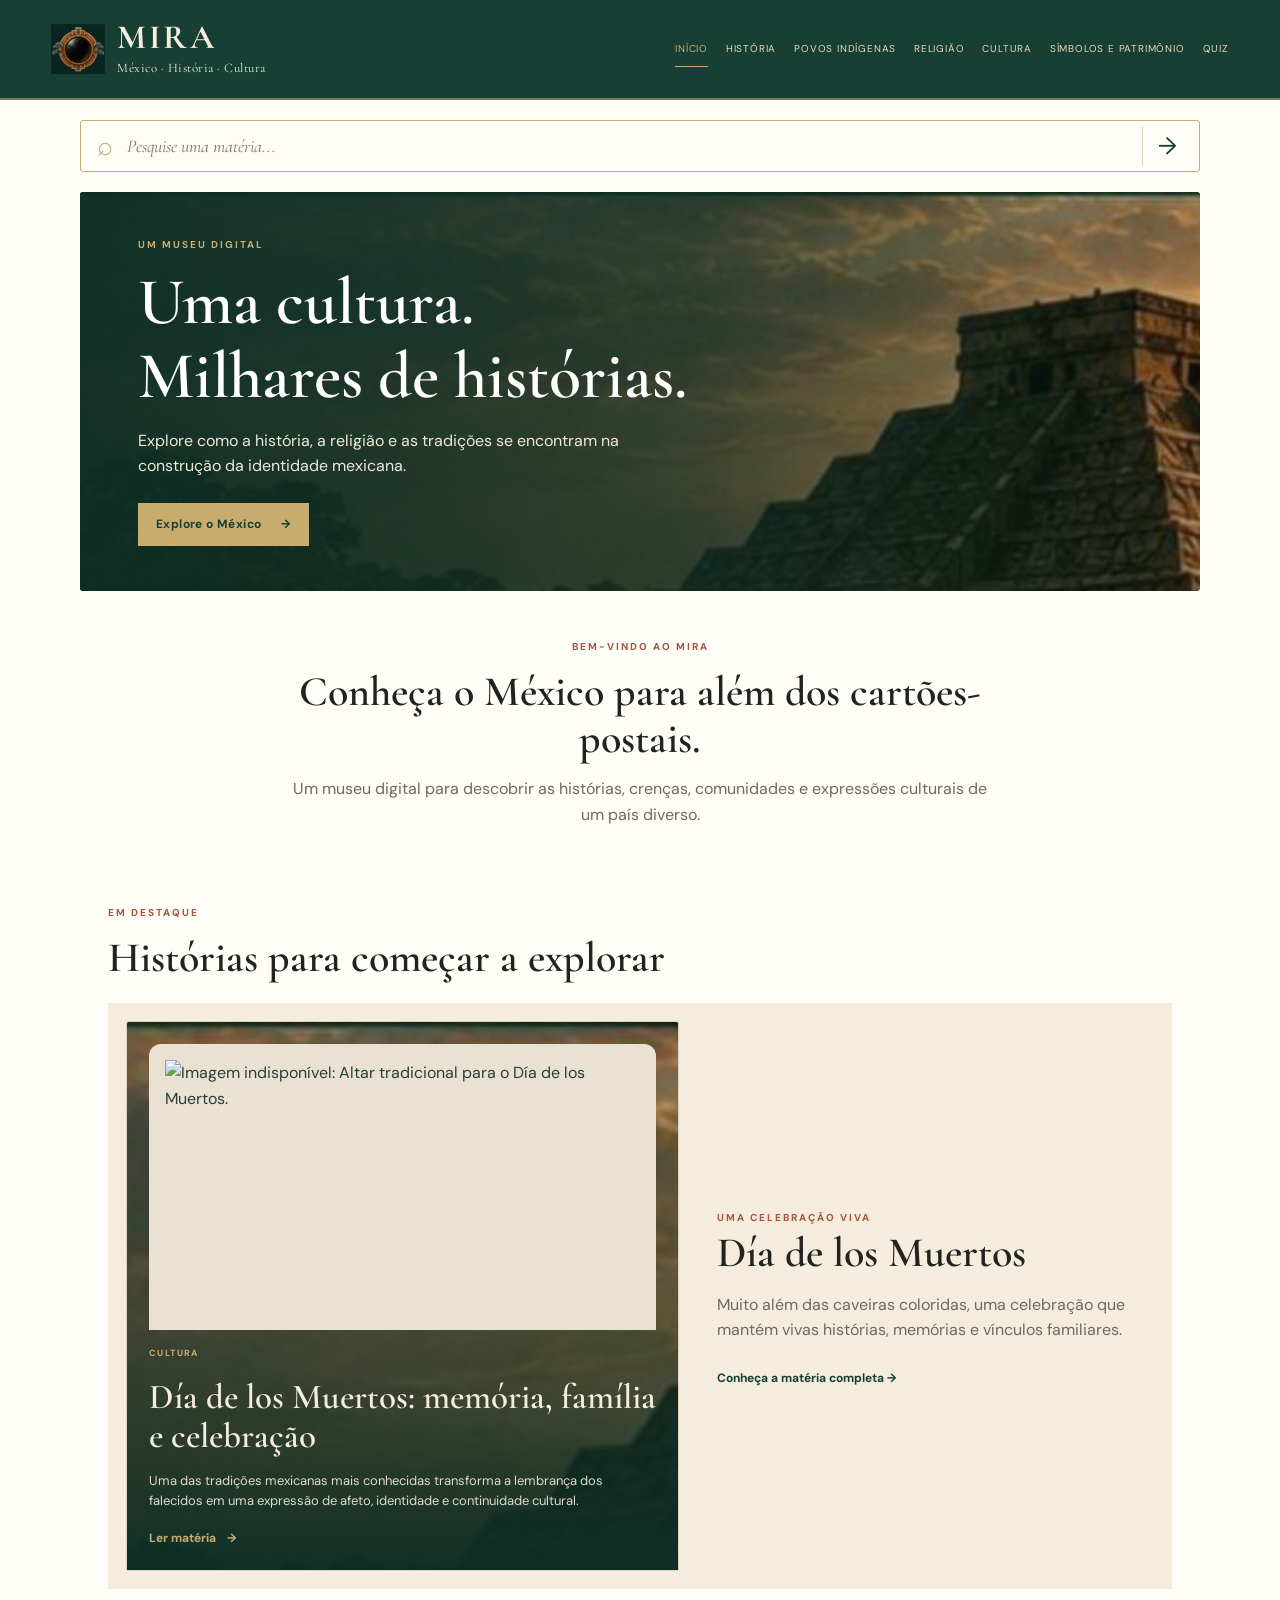
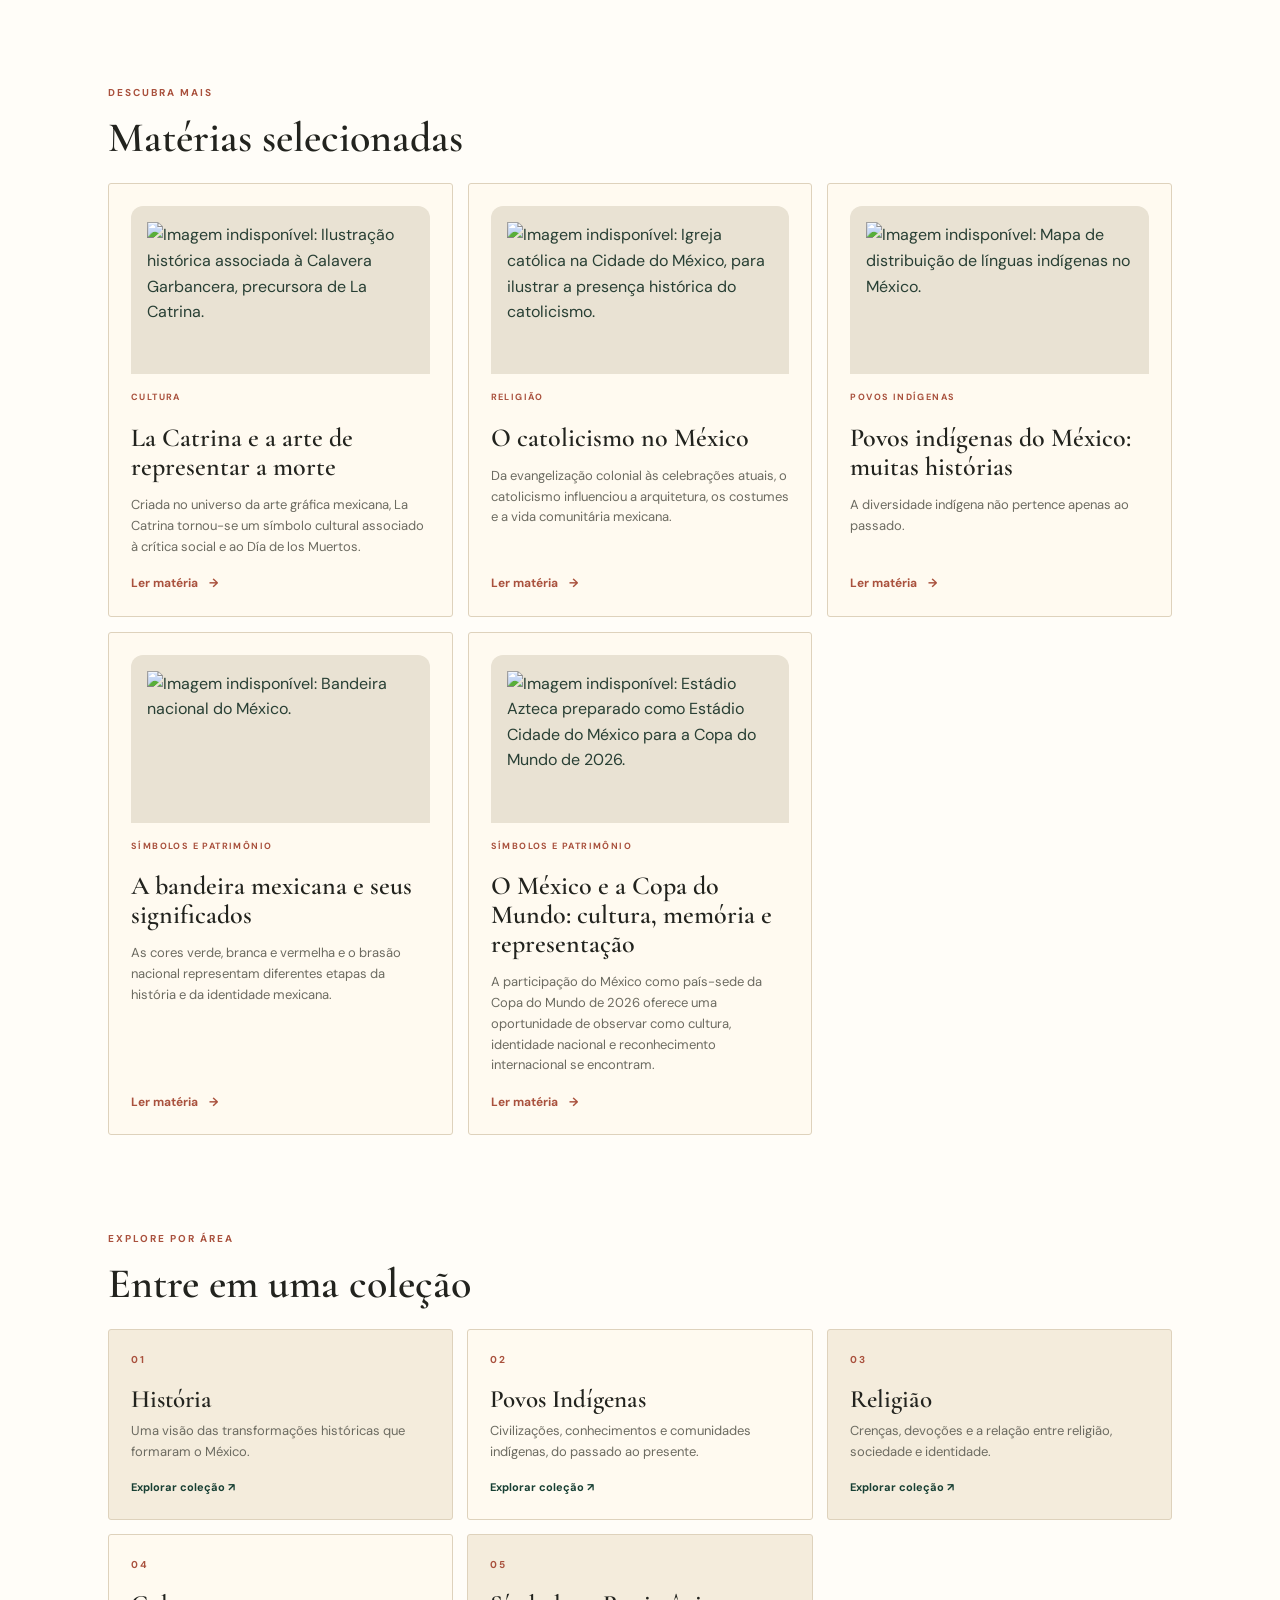
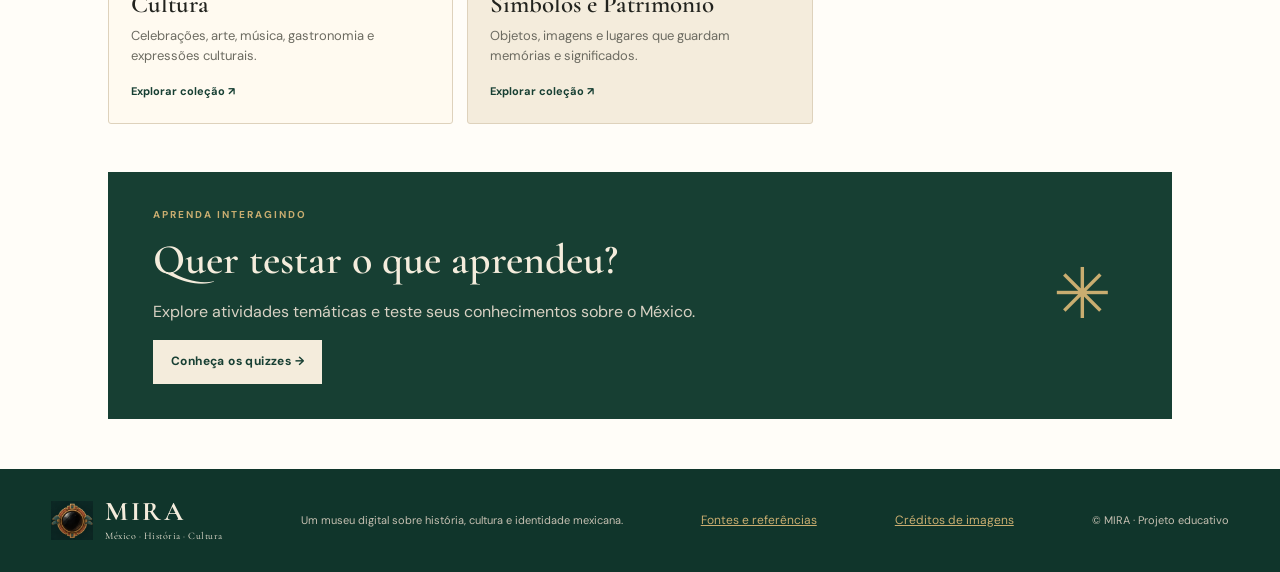
==== commit 55da41ed: "10" ====
--- a/index.html
+++ b/index.html
@@ -1 +1 @@
-<!doctype html><html lang="pt-BR"><head><meta charset="utf-8"><meta name="viewport" content="width=device-width, initial-scale=1"><meta name="description" content="MIRA — México, História e Cultura. Um museu digital para explorar a identidade mexicana."><title>Início | MIRA</title><link rel="stylesheet" href="style.css"></head><body><header class="topo"><a class="marca" href="index.html"><img src="logo-mira.png" alt="Símbolo MIRA" class="marca-simbolo"><span><strong>MIRA</strong><small>México · História · Cultura</small></span></a><button class="menu-botao" aria-label="Abrir menu" aria-expanded="false">☰</button><nav class="menu"><a class="ativo" href="index.html">Início</a><a class="" href="historia.html">História</a><a class="" href="povos-indigenas.html">Povos Indígenas</a><a class="" href="religiao.html">Religião</a><a class="" href="cultura.html">Cultura</a><a class="" href="simbolos-patrimonio.html">Símbolos e Patrimônio</a><a class="" href="quizzes.html">Quiz</a></nav></header><main><form class="busca" id="form-busca"><span aria-hidden="true">⌕</span><input id="campo-busca" type="search" placeholder="Pesquise uma matéria..." aria-label="Pesquisar no MIRA"><button aria-label="Pesquisar">→</button></form><div id="resultados-busca" class="resultados-busca" hidden></div><section class="hero"><div class="hero-filtro"></div><div class="hero-conteudo"><p class="sobretitulo">UM MUSEU DIGITAL</p><h1>Uma cultura.<br>Milhares de histórias.</h1><p>Explore como a história, a religião e as tradições se encontram na construção da identidade mexicana.</p><a class="botao botao-ouro" href="historia.html">Explore o México <span>→</span></a></div></section><section class="secao introducao"><p class="sobretitulo">BEM-VINDO AO MIRA</p><h2>Conheça o México para além dos cartões-postais.</h2><p class="texto-intro">Um museu digital para descobrir as histórias, crenças, comunidades e expressões culturais de um país diverso.</p></section><section class="secao"><div class="titulo-linha"><div><p class="sobretitulo">EM DESTAQUE</p><h2>Histórias para começar a explorar</h2></div></div><div class="destaque-principal"><a class="materia-card materia-destaque" href="artigo.html?id=CUL-01"><span class="etiqueta">Cultura</span><h3>Día de los Muertos: memória, família e celebração</h3><p>Uma tradição que honra pessoas falecidas e assume formas regionais diversas.</p><span class="ler">Ler matéria <b>→</b></span></a><div class="destaque-nota"><span class="sobretitulo">UMA CELEBRAÇÃO VIVA</span><h2>Día de los Muertos</h2><p>Muito além das caveiras coloridas, uma celebração que mantém vivas histórias, memórias e vínculos familiares.</p><a class="link-seta" href="artigo.html?id=CUL-01">Conheça a matéria completa →</a></div></div></section><section class="secao"><div class="titulo-linha"><div><p class="sobretitulo">DESCUBRA MAIS</p><h2>Matérias selecionadas</h2></div></div><div class="grade-materias"><a class="materia-card" href="artigo.html?id=CUL-03"><span class="etiqueta">Cultura</span><h3>Caveiras, La Catrina e a estética do Día de Muertos</h3><p>Imagens de caveiras podem falar de memória, crítica social e arte.</p><span class="ler">Ler matéria <b>→</b></span></a><a class="materia-card" href="artigo.html?id=REL-02"><span class="etiqueta">Religião</span><h3>A Virgem de Guadalupe</h3><p>Uma devoção religiosa que também se tornou símbolo cultural.</p><span class="ler">Ler matéria <b>→</b></span></a><a class="materia-card" href="artigo.html?id=IND-01"><span class="etiqueta">Povos Indígenas</span><h3>Povos indígenas do México: muitas histórias</h3><p>A diversidade indígena não pertence apenas ao passado.</p><span class="ler">Ler matéria <b>→</b></span></a><a class="materia-card" href="artigo.html?id=SIM-01"><span class="etiqueta">Símbolos e Patrimônio</span><h3>A bandeira do México e a águia sobre o cacto</h3><p>Um símbolo nacional que reúne história e identidade.</p><span class="ler">Ler matéria <b>→</b></span></a><a class="materia-card" href="artigo.html?id=SIM-06"><span class="etiqueta">Símbolos e Patrimônio</span><h3>Patrimônio cultural: o que uma sociedade escolhe preservar?</h3><p>Patrimônio pode ser edifício, festa, língua, técnica ou memória.</p><span class="ler">Ler matéria <b>→</b></span></a></div></section><section class="secao"><div class="titulo-linha"><div><p class="sobretitulo">EXPLORE POR ÁREA</p><h2>Entre em uma coleção</h2></div></div><div class="grade-colecoes"><a href="historia.html" class="colecao"><span>01</span><h3>História</h3><p>Uma visão das transformações históricas que formaram o México.</p><b>Explorar coleção ↗</b></a><a href="povos-indigenas.html" class="colecao"><span>02</span><h3>Povos Indígenas</h3><p>Civilizações, conhecimentos e comunidades indígenas, do passado ao presente.</p><b>Explorar coleção ↗</b></a><a href="religiao.html" class="colecao"><span>03</span><h3>Religião</h3><p>Crenças, devoções e a relação entre religião, sociedade e identidade.</p><b>Explorar coleção ↗</b></a><a href="cultura.html" class="colecao"><span>04</span><h3>Cultura</h3><p>Celebrações, arte, música, gastronomia e expressões culturais.</p><b>Explorar coleção ↗</b></a><a href="simbolos-patrimonio.html" class="colecao"><span>05</span><h3>Símbolos e Patrimônio</h3><p>Objetos, imagens e lugares que guardam memórias e significados.</p><b>Explorar coleção ↗</b></a></div></section><section class="chamada-quiz"><div><p class="sobretitulo">APRENDA INTERAGINDO</p><h2>Quer testar o que aprendeu?</h2><p>Em breve, explore atividades temáticas e teste seus conhecimentos sobre o México.</p><a class="botao botao-claro" href="quizzes.html">Conheça os quizzes →</a></div><div class="quiz-simbolo">✳</div></section></main><footer><a class="marca marca-rodape" href="index.html"><img src="logo-mira.png" alt="" class="marca-simbolo"><span><strong>MIRA</strong><small>México · História · Cultura</small></span></a><p>Um museu digital sobre história, cultura e identidade mexicana.</p><a href="fontes.html">Fontes e referências</a><a href="creditos-imagens.html">Créditos de imagens</a><small>© MIRA · Projeto educativo</small></footer><script src="articles.js"></script><script src="script.js"></script></body></html>+<!doctype html><html lang="pt-BR"><head><meta charset="utf-8"><meta name="viewport" content="width=device-width, initial-scale=1"><meta name="description" content="MIRA — México, História e Cultura. Um museu digital para explorar a identidade mexicana."><title>Início | MIRA</title><link rel="stylesheet" href="style.css"></head><body><header class="topo"><a class="marca" href="index.html"><img src="logo-mira.png" alt="Símbolo MIRA" class="marca-simbolo"><span><strong>MIRA</strong><small>México · História · Cultura</small></span></a><button class="menu-botao" aria-label="Abrir menu" aria-expanded="false">☰</button><nav class="menu"><a class="ativo" href="index.html">Início</a><a class="" href="historia.html">História</a><a class="" href="povos-indigenas.html">Povos Indígenas</a><a class="" href="religiao.html">Religião</a><a class="" href="cultura.html">Cultura</a><a class="" href="simbolos-patrimonio.html">Símbolos e Patrimônio</a><a class="" href="quizzes.html">Quiz</a></nav></header><main><form class="busca" id="form-busca"><span aria-hidden="true">⌕</span><input id="campo-busca" type="search" placeholder="Pesquise uma matéria..." aria-label="Pesquisar no MIRA"><button aria-label="Pesquisar">→</button></form><div id="resultados-busca" class="resultados-busca" hidden></div><section class="hero"><div class="hero-filtro"></div><div class="hero-conteudo"><p class="sobretitulo">UM MUSEU DIGITAL</p><h1>Uma cultura.<br>Milhares de histórias.</h1><p>Explore como a história, a religião e as tradições se encontram na construção da identidade mexicana.</p><a class="botao botao-ouro" href="historia.html">Explore o México <span>→</span></a></div></section><section class="secao introducao"><p class="sobretitulo">BEM-VINDO AO MIRA</p><h2>Conheça o México para além dos cartões-postais.</h2><p class="texto-intro">Um museu digital para descobrir as histórias, crenças, comunidades e expressões culturais de um país diverso.</p></section><section class="secao"><div class="titulo-linha"><div><p class="sobretitulo">EM DESTAQUE</p><h2>Histórias para começar a explorar</h2></div></div><div class="destaque-principal"><a class="materia-card materia-destaque" href="artigo.html?id=CUL-01"><span class="etiqueta">Cultura</span><h3>Día de los Muertos: memória, família e celebração</h3><p>Uma tradição que honra pessoas falecidas e assume formas regionais diversas.</p><span class="ler">Ler matéria <b>→</b></span></a><div class="destaque-nota"><span class="sobretitulo">UMA CELEBRAÇÃO VIVA</span><h2>Día de los Muertos</h2><p>Muito além das caveiras coloridas, uma celebração que mantém vivas histórias, memórias e vínculos familiares.</p><a class="link-seta" href="artigo.html?id=CUL-01">Conheça a matéria completa →</a></div></div></section><section class="secao"><div class="titulo-linha"><div><p class="sobretitulo">DESCUBRA MAIS</p><h2>Matérias selecionadas</h2></div></div><div class="grade-materias"><a class="materia-card" href="artigo.html?id=CUL-03"><span class="etiqueta">Cultura</span><h3>Caveiras, La Catrina e a estética do Día de Muertos</h3><p>Imagens de caveiras podem falar de memória, crítica social e arte.</p><span class="ler">Ler matéria <b>→</b></span></a><a class="materia-card" href="artigo.html?id=REL-02"><span class="etiqueta">Religião</span><h3>A Virgem de Guadalupe</h3><p>Uma devoção religiosa que também se tornou símbolo cultural.</p><span class="ler">Ler matéria <b>→</b></span></a><a class="materia-card" href="artigo.html?id=IND-01"><span class="etiqueta">Povos Indígenas</span><h3>Povos indígenas do México: muitas histórias</h3><p>A diversidade indígena não pertence apenas ao passado.</p><span class="ler">Ler matéria <b>→</b></span></a><a class="materia-card" href="artigo.html?id=SIM-01"><span class="etiqueta">Símbolos e Patrimônio</span><h3>A bandeira do México e a águia sobre o cacto</h3><p>Um símbolo nacional que reúne história e identidade.</p><span class="ler">Ler matéria <b>→</b></span></a><a class="materia-card" href="artigo.html?id=SIM-06"><span class="etiqueta">Símbolos e Patrimônio</span><h3>Patrimônio cultural: o que uma sociedade escolhe preservar?</h3><p>Patrimônio pode ser edifício, festa, língua, técnica ou memória.</p><span class="ler">Ler matéria <b>→</b></span></a></div></section><section class="secao"><div class="titulo-linha"><div><p class="sobretitulo">EXPLORE POR ÁREA</p><h2>Entre em uma coleção</h2></div></div><div class="grade-colecoes"><a href="historia.html" class="colecao"><span>01</span><h3>História</h3><p>Uma visão das transformações históricas que formaram o México.</p><b>Explorar coleção ↗</b></a><a href="povos-indigenas.html" class="colecao"><span>02</span><h3>Povos Indígenas</h3><p>Civilizações, conhecimentos e comunidades indígenas, do passado ao presente.</p><b>Explorar coleção ↗</b></a><a href="religiao.html" class="colecao"><span>03</span><h3>Religião</h3><p>Crenças, devoções e a relação entre religião, sociedade e identidade.</p><b>Explorar coleção ↗</b></a><a href="cultura.html" class="colecao"><span>04</span><h3>Cultura</h3><p>Celebrações, arte, música, gastronomia e expressões culturais.</p><b>Explorar coleção ↗</b></a><a href="simbolos-patrimonio.html" class="colecao"><span>05</span><h3>Símbolos e Patrimônio</h3><p>Objetos, imagens e lugares que guardam memórias e significados.</p><b>Explorar coleção ↗</b></a></div></section><section class="chamada-quiz"><div><p class="sobretitulo">APRENDA INTERAGINDO</p><h2>Quer testar o que aprendeu?</h2><p>Explore atividades temáticas e teste seus conhecimentos sobre o México.</p><a class="botao botao-claro" href="quizzes.html">Conheça os quizzes →</a></div><div class="quiz-simbolo">✳</div></section></main><footer><a class="marca marca-rodape" href="index.html"><img src="logo-mira.png" alt="" class="marca-simbolo"><span><strong>MIRA</strong><small>México · História · Cultura</small></span></a><p>Um museu digital sobre história, cultura e identidade mexicana.</p><a href="fontes.html">Fontes e referências</a><a href="creditos-imagens.html">Créditos de imagens</a><small>© MIRA · Projeto educativo</small></footer><script src="articles.js"></script><script src="script.js"></script></body></html>
